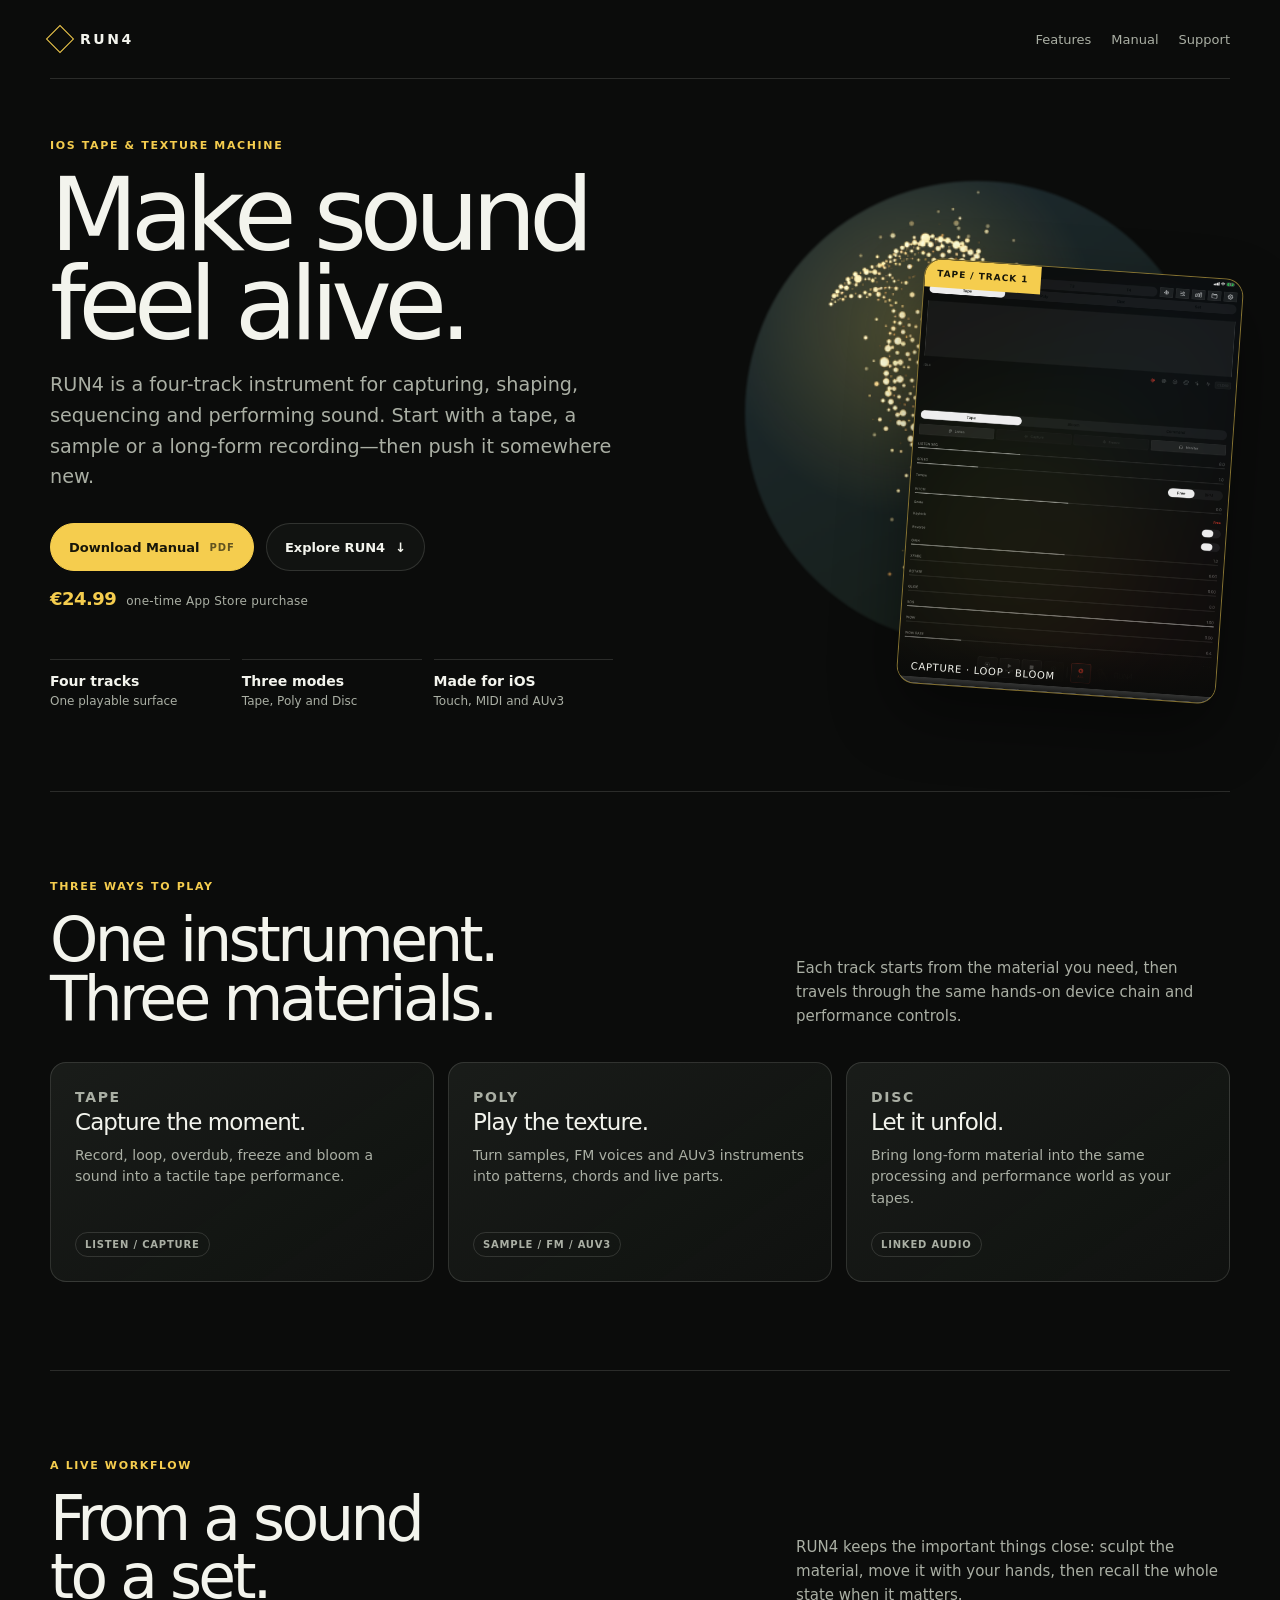
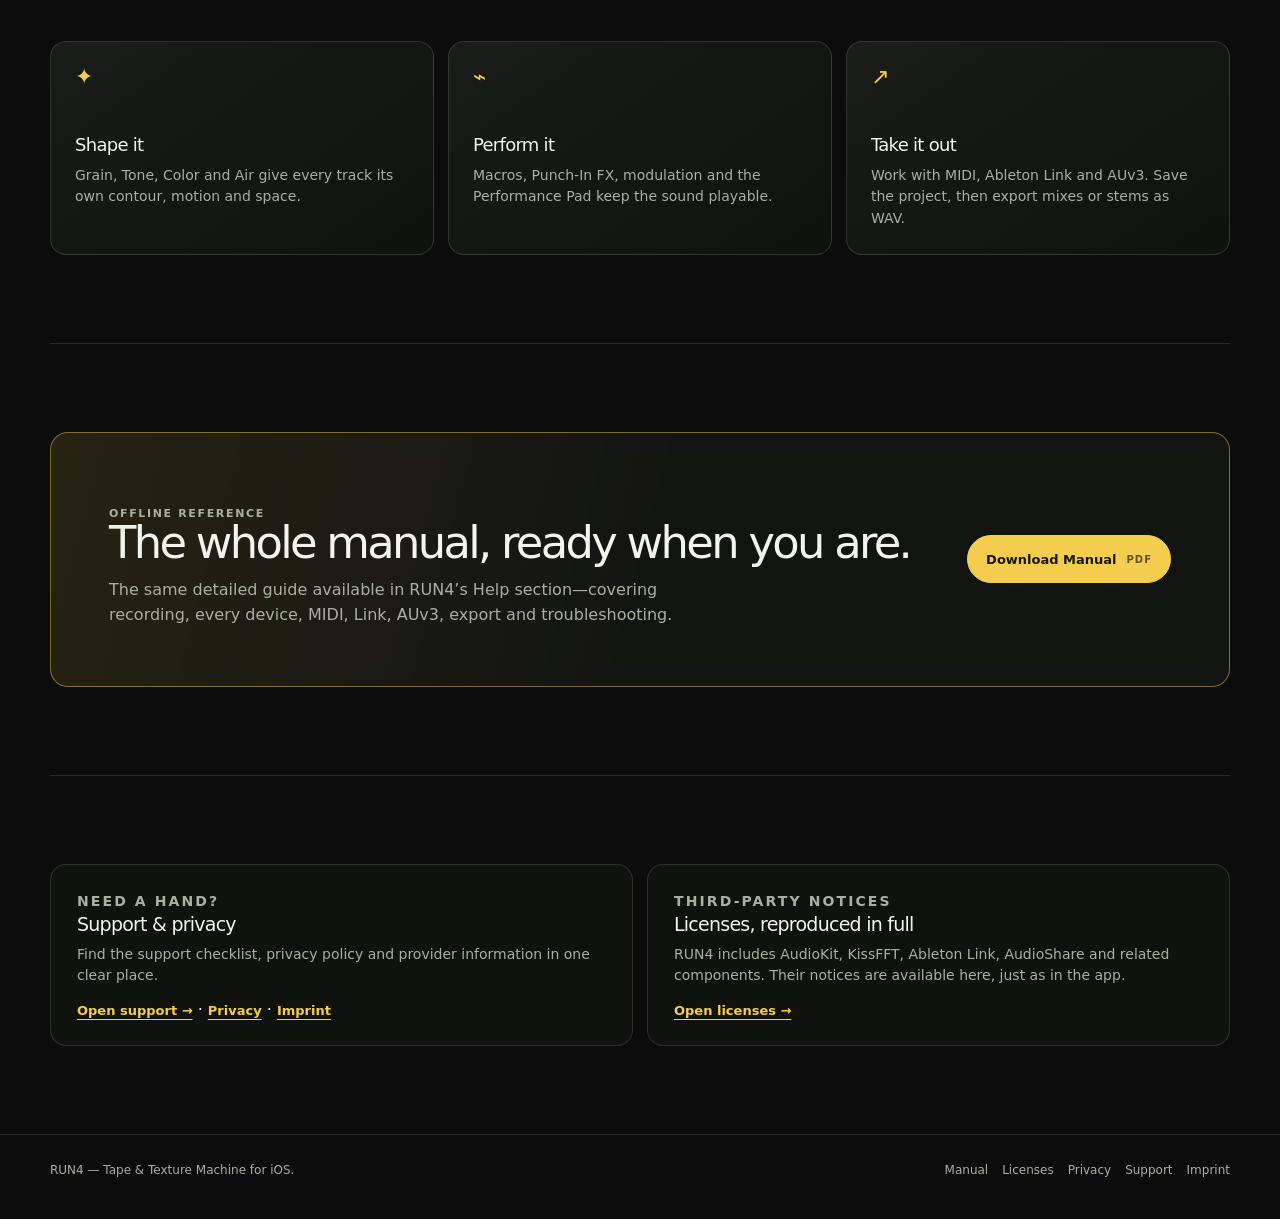
==== index.html @ 2fdb50d3 "Publish RUN4 website" ====
<!doctype html>
<html lang="en">
<head>
  <meta charset="utf-8">
  <meta name="viewport" content="width=device-width, initial-scale=1">
  <meta name="description" content="RUN4 is a four-track tape and texture instrument for iOS.">
  <meta name="theme-color" content="#0b0c0b">
  <title>RUN4 — Tape &amp; Texture Machine</title>
  <link rel="icon" type="image/png" href="assets/run4-app-icon.png">
  <link rel="apple-touch-icon" href="assets/run4-app-icon.png">
  <style>
    :root {
      --bg: #0b0c0b;
      --surface: #141614;
      --surface-soft: #101210;
      --line: rgba(237, 240, 230, .14);
      --text: #f3f4ed;
      --muted: #aaafa4;
      --amber: #f5cd4e;
      --red: #ec725e;
      --blue: #72bce7;
      --green: #96d77c;
      color-scheme: dark;
      font-family: Inter, ui-sans-serif, system-ui, -apple-system, BlinkMacSystemFont, "Segoe UI", sans-serif;
    }

    * { box-sizing: border-box; }
    html { scroll-behavior: smooth; }
    body { margin: 0; background: var(--bg); color: var(--text); }
    a { color: inherit; }

    .site-header,
    main,
    .footer-inner {
      width: min(1180px, calc(100% - 40px));
      margin-inline: auto;
    }

    .site-header {
      min-height: 78px;
      display: flex;
      align-items: center;
      justify-content: space-between;
      gap: 24px;
    }

    .brand {
      display: inline-flex;
      align-items: center;
      gap: 10px;
      color: var(--text);
      text-decoration: none;
      font-size: 14px;
      font-weight: 800;
      letter-spacing: .18em;
    }

    .brand-mark {
      width: 20px;
      height: 20px;
      border: 1px solid var(--amber);
      transform: rotate(45deg);
    }

    nav { display: flex; align-items: center; gap: 20px; }
    nav a { color: var(--muted); text-decoration: none; font-size: 13px; }
    nav a:hover, nav a:focus-visible { color: var(--amber); }

    .hero {
      position: relative;
      display: grid;
      grid-template-columns: minmax(0, .93fr) minmax(360px, .87fr);
      gap: clamp(38px, 7vw, 92px);
      min-height: 680px;
      align-items: center;
      padding: 60px 0 82px;
      border-top: 1px solid var(--line);
    }

    .eyebrow {
      margin: 0 0 18px;
      color: var(--amber);
      font-size: 11px;
      font-weight: 750;
      letter-spacing: .15em;
      text-transform: uppercase;
    }

    h1, h2, h3, p { margin-top: 0; }
    h1 {
      max-width: 680px;
      margin-bottom: 22px;
      font-size: clamp(3.5rem, 8vw, 6.8rem);
      font-weight: 350;
      letter-spacing: -.075em;
      line-height: .87;
    }

    .hero-copy {
      max-width: 600px;
      margin-bottom: 30px;
      color: var(--muted);
      font-size: clamp(1rem, 1.8vw, 1.2rem);
      line-height: 1.6;
    }

    .hero-actions { display: flex; flex-wrap: wrap; gap: 12px; }
    .button {
      display: inline-flex;
      align-items: center;
      justify-content: center;
      gap: 10px;
      min-height: 48px;
      padding: 0 18px;
      border: 1px solid var(--line);
      border-radius: 999px;
      color: var(--text);
      background: rgba(20, 22, 20, .78);
      text-decoration: none;
      font-size: 13px;
      font-weight: 700;
      transition: background .2s ease, border-color .2s ease, transform .2s ease;
    }
    .button:hover, .button:focus-visible { transform: translateY(-2px); border-color: var(--amber); }
    .button.primary { color: #171609; border-color: var(--amber); background: var(--amber); }
    .button.primary:hover, .button.primary:focus-visible { background: #ffe17a; }
    .button small { color: inherit; font-size: 10px; letter-spacing: .1em; opacity: .66; }
    .price-line { margin: 17px 0 0; color: var(--muted); font-size: 12px; letter-spacing: .02em; }
    .price-line strong { margin-right: 6px; color: var(--amber); font-size: 18px; font-weight: 750; letter-spacing: -.03em; }

    .facts {
      display: grid;
      grid-template-columns: repeat(3, minmax(0, 1fr));
      gap: 12px;
      max-width: 580px;
      margin: 50px 0 0;
      padding: 0;
      list-style: none;
    }
    .facts li { min-width: 0; padding-top: 13px; border-top: 1px solid var(--line); }
    .facts strong { display: block; font-size: 14px; font-weight: 700; }
    .facts span { display: block; margin-top: 4px; color: var(--muted); font-size: 12px; line-height: 1.35; }

    .hero-visual {
      position: relative;
      min-height: 540px;
      isolation: isolate;
    }
    .orb {
      position: absolute;
      right: 4%;
      top: 5%;
      width: min(88%, 500px);
      aspect-ratio: 1;
      border-radius: 50%;
      background: radial-gradient(circle at 36% 32%, rgba(245, 205, 78, .24), rgba(245, 205, 78, 0) 43%), linear-gradient(150deg, rgba(114, 188, 231, .18), rgba(150, 215, 124, .08));
      filter: blur(1px);
    }
    .bird {
      position: absolute;
      right: 3%;
      top: 2%;
      width: min(88%, 490px);
      aspect-ratio: 1;
      pointer-events: none;
    }
    .bird img { position: absolute; inset: 0; width: 100%; height: 100%; object-fit: contain; }
    .bird img:nth-child(2) { transform: translate(-4px, 2px); opacity: .78; }
    .bird img:nth-child(3) { transform: translate(5px, -2px); opacity: .5; }
    .bird img:nth-child(4) { transform: translate(2px, 5px); opacity: .45; }
    .screen {
      position: absolute;
      right: 0;
      bottom: 0;
      width: min(62%, 320px);
      overflow: hidden;
      border: 1px solid rgba(245, 205, 78, .5);
      border-radius: 18px;
      box-shadow: 0 28px 65px rgba(0, 0, 0, .42);
      background: var(--surface);
      transform: rotate(4deg);
    }
    .screen::before {
      content: "TAPE / TRACK 1";
      position: absolute;
      z-index: 1;
      top: 0;
      left: 0;
      padding: 9px 12px;
      color: #171609;
      background: var(--amber);
      font-size: 9px;
      font-weight: 800;
      letter-spacing: .11em;
    }
    .screen img { display: block; width: 100%; height: auto; opacity: .92; }
    .screen::after {
      content: "Capture · loop · bloom";
      position: absolute;
      right: 0;
      bottom: 0;
      left: 0;
      padding: 30px 13px 11px;
      background: linear-gradient(transparent, rgba(9, 10, 9, .92));
      color: var(--text);
      font-size: 10px;
      letter-spacing: .07em;
      text-transform: uppercase;
    }

    section { padding: 88px 0; border-top: 1px solid var(--line); }
    .section-heading { display: grid; grid-template-columns: minmax(0, .9fr) minmax(0, .55fr); gap: 36px; align-items: end; margin-bottom: 34px; }
    h2 { margin-bottom: 0; font-size: clamp(2.25rem, 4.8vw, 4.2rem); font-weight: 390; letter-spacing: -.06em; line-height: .95; }
    .section-heading > p:last-child { margin: 0; color: var(--muted); font-size: 15px; line-height: 1.6; }

    .mode-grid, .workflow-grid { display: grid; gap: 14px; }
    .mode-grid { grid-template-columns: repeat(3, 1fr); }
    .workflow-grid { grid-template-columns: repeat(3, 1fr); }
    .card {
      min-height: 220px;
      padding: 24px;
      border: 1px solid var(--line);
      border-radius: 16px;
      background: linear-gradient(145deg, rgba(27, 30, 27, .94), rgba(16, 18, 16, .9));
    }
    .mode-grid .card { display: flex; flex-direction: column; justify-content: space-between; }
    .mode-label { margin: 0 0 18px; font-size: 11px; font-weight: 800; letter-spacing: .12em; text-transform: uppercase; }
    .tape { color: var(--red); }
    .poly { color: var(--blue); }
    .disc { color: var(--green); }
    h3 { margin-bottom: 10px; font-size: 23px; font-weight: 500; letter-spacing: -.04em; }
    .card p { margin: 0; color: var(--muted); font-size: 14px; line-height: 1.55; }
    .tag { width: fit-content; margin-top: 22px; padding: 6px 9px; border: 1px solid var(--line); border-radius: 99px; color: var(--muted); font-size: 10px; font-weight: 750; letter-spacing: .08em; text-transform: uppercase; }

    .workflow-grid .card { min-height: 190px; }
    .workflow-grid .symbol { display: block; margin-bottom: 46px; color: var(--amber); font-size: 22px; line-height: 1; }
    .workflow-grid h3 { font-size: 18px; }

    .manual-panel {
      display: grid;
      grid-template-columns: minmax(0, 1fr) auto;
      gap: 28px;
      align-items: center;
      padding: clamp(26px, 5vw, 58px);
      border: 1px solid rgba(245, 205, 78, .46);
      border-radius: 18px;
      background: linear-gradient(105deg, rgba(245, 205, 78, .12), rgba(20, 22, 20, .92) 50%);
    }
    .manual-panel h2 { font-size: clamp(2rem, 3.5vw, 3.3rem); }
    .manual-panel p { max-width: 610px; margin: 14px 0 0; color: var(--muted); line-height: 1.55; }

    .utility-grid { display: grid; grid-template-columns: repeat(2, 1fr); gap: 14px; }
    .utility-card { padding: 26px; border: 1px solid var(--line); border-radius: 16px; background: var(--surface-soft); }
    .utility-card h3 { margin-bottom: 9px; font-size: 19px; }
    .utility-card p { margin: 0; color: var(--muted); font-size: 14px; line-height: 1.55; }
    .text-link { display: inline-block; margin-top: 16px; color: var(--amber); font-size: 13px; font-weight: 700; text-underline-offset: 4px; }

    footer { border-top: 1px solid var(--line); }
    .footer-inner { display: flex; justify-content: space-between; gap: 24px; padding: 28px 0 42px; color: var(--muted); font-size: 12px; }
    .footer-links { display: flex; flex-wrap: wrap; justify-content: flex-end; gap: 14px; }
    .footer-links a { text-decoration: none; }
    .footer-links a:hover, .footer-links a:focus-visible { color: var(--amber); }

    @media (max-width: 780px) {
      .site-header { min-height: 68px; }
      nav { gap: 14px; }
      nav a:nth-child(2) { display: none; }
      .hero { grid-template-columns: 1fr; min-height: 0; padding: 55px 0 66px; }
      .hero-visual { min-height: 410px; max-width: 530px; width: 100%; margin-inline: auto; }
      .section-heading, .manual-panel { grid-template-columns: 1fr; }
      .mode-grid, .workflow-grid { grid-template-columns: 1fr; }
      .mode-grid .card { min-height: 188px; }
      .workflow-grid .card { min-height: 0; }
      .workflow-grid .symbol { margin-bottom: 26px; }
      .manual-panel .button { width: 100%; }
      .footer-inner { flex-direction: column; }
      .footer-links { justify-content: flex-start; }
    }

    @media (max-width: 480px) {
      .site-header, main, .footer-inner { width: min(100% - 28px, 1180px); }
      nav a { font-size: 12px; }
      nav a:nth-child(1) { display: none; }
      h1 { font-size: clamp(3.1rem, 18vw, 4.6rem); }
      .facts, .utility-grid { grid-template-columns: 1fr; }
      .facts { margin-top: 36px; }
      .hero-visual { min-height: 330px; }
      .screen { width: 58%; }
      section { padding: 64px 0; }
    }
  </style>
</head>
<body>
  <header class="site-header">
    <a class="brand" href="index.html" aria-label="RUN4 home"><span class="brand-mark" aria-hidden="true"></span>RUN4</a>
    <nav aria-label="Main navigation">
      <a href="#features">Features</a>
      <a href="#manual">Manual</a>
      <a href="support.html">Support</a>
    </nav>
  </header>

  <main>
    <section class="hero" aria-labelledby="hero-title">
      <div>
        <p class="eyebrow">iOS Tape &amp; Texture Machine</p>
        <h1 id="hero-title">Make sound<br>feel alive.</h1>
        <p class="hero-copy">RUN4 is a four-track instrument for capturing, shaping, sequencing and performing sound. Start with a tape, a sample or a long-form recording—then push it somewhere new.</p>
        <div class="hero-actions">
          <a class="button primary" href="assets/RUN4-Manual.pdf" download>Download Manual <small>PDF</small></a>
          <a class="button" href="#features">Explore RUN4 <span aria-hidden="true">↓</span></a>
        </div>
        <p class="price-line"><strong>€24.99</strong> one-time App Store purchase</p>
        <ul class="facts" aria-label="Key facts">
          <li><strong>Four tracks</strong><span>One playable surface</span></li>
          <li><strong>Three modes</strong><span>Tape, Poly and Disc</span></li>
          <li><strong>Made for iOS</strong><span>Touch, MIDI and AUv3</span></li>
        </ul>
      </div>

      <div class="hero-visual" aria-hidden="true">
        <div class="orb"></div>
        <div class="bird">
          <img src="assets/run4-bird-core.png" alt="">
          <img src="assets/run4-bird-grain-a.png" alt="">
          <img src="assets/run4-bird-grain-b.png" alt="">
          <img src="assets/run4-bird-grain-d.png" alt="">
        </div>
        <div class="screen"><img src="screenshots/ipad-20260625/01-t1-tape.png" alt=""></div>
      </div>
    </section>

    <section id="features" aria-labelledby="modes-title">
      <div class="section-heading">
        <div>
          <p class="eyebrow">Three ways to play</p>
          <h2 id="modes-title">One instrument.<br>Three materials.</h2>
        </div>
        <p>Each track starts from the material you need, then travels through the same hands-on device chain and performance controls.</p>
      </div>

      <div class="mode-grid">
        <article class="card">
          <div><p class="mode-label tape">Tape</p><h3>Capture the moment.</h3><p>Record, loop, overdub, freeze and bloom a sound into a tactile tape performance.</p></div>
          <span class="tag">Listen / Capture</span>
        </article>
        <article class="card">
          <div><p class="mode-label poly">Poly</p><h3>Play the texture.</h3><p>Turn samples, FM voices and AUv3 instruments into patterns, chords and live parts.</p></div>
          <span class="tag">Sample / FM / AUv3</span>
        </article>
        <article class="card">
          <div><p class="mode-label disc">Disc</p><h3>Let it unfold.</h3><p>Bring long-form material into the same processing and performance world as your tapes.</p></div>
          <span class="tag">Linked audio</span>
        </article>
      </div>
    </section>

    <section aria-labelledby="workflow-title">
      <div class="section-heading">
        <div>
          <p class="eyebrow">A live workflow</p>
          <h2 id="workflow-title">From a sound<br>to a set.</h2>
        </div>
        <p>RUN4 keeps the important things close: sculpt the material, move it with your hands, then recall the whole state when it matters.</p>
      </div>

      <div class="workflow-grid">
        <article class="card"><span class="symbol" aria-hidden="true">✦</span><h3>Shape it</h3><p>Grain, Tone, Color and Air give every track its own contour, motion and space.</p></article>
        <article class="card"><span class="symbol" aria-hidden="true">⌁</span><h3>Perform it</h3><p>Macros, Punch-In FX, modulation and the Performance Pad keep the sound playable.</p></article>
        <article class="card"><span class="symbol" aria-hidden="true">↗</span><h3>Take it out</h3><p>Work with MIDI, Ableton Link and AUv3. Save the project, then export mixes or stems as WAV.</p></article>
      </div>
    </section>

    <section id="manual" aria-labelledby="manual-title">
      <div class="manual-panel">
        <div>
          <p class="eyebrow">Offline reference</p>
          <h2 id="manual-title">The whole manual, ready when you are.</h2>
          <p>The same detailed guide available in RUN4’s Help section—covering recording, every device, MIDI, Link, AUv3, export and troubleshooting.</p>
        </div>
        <a class="button primary" href="assets/RUN4-Manual.pdf" download>Download Manual <small>PDF</small></a>
      </div>
    </section>

    <section aria-label="Support and legal information">
      <div class="utility-grid">
        <article class="utility-card">
          <p class="eyebrow">Need a hand?</p>
          <h3>Support &amp; privacy</h3>
          <p>Find the support checklist, privacy policy and provider information in one clear place.</p>
          <a class="text-link" href="support.html">Open support →</a>
          <span aria-hidden="true"> · </span><a class="text-link" href="privacy.html">Privacy</a>
          <span aria-hidden="true"> · </span><a class="text-link" href="imprint.html">Imprint</a>
        </article>
        <article class="utility-card">
          <p class="eyebrow">Third-party notices</p>
          <h3>Licenses, reproduced in full</h3>
          <p>RUN4 includes AudioKit, KissFFT, Ableton Link, AudioShare and related components. Their notices are available here, just as in the app.</p>
          <a class="text-link" href="licenses.html">Open licenses →</a>
        </article>
      </div>
    </section>
  </main>

  <footer>
    <div class="footer-inner">
      <span>RUN4 — Tape &amp; Texture Machine for iOS.</span>
      <div class="footer-links">
        <a href="assets/RUN4-Manual.pdf" download>Manual</a>
        <a href="licenses.html">Licenses</a>
        <a href="privacy.html">Privacy</a>
        <a href="support.html">Support</a>
        <a href="imprint.html">Imprint</a>
      </div>
    </div>
  </footer>
</body>
</html>
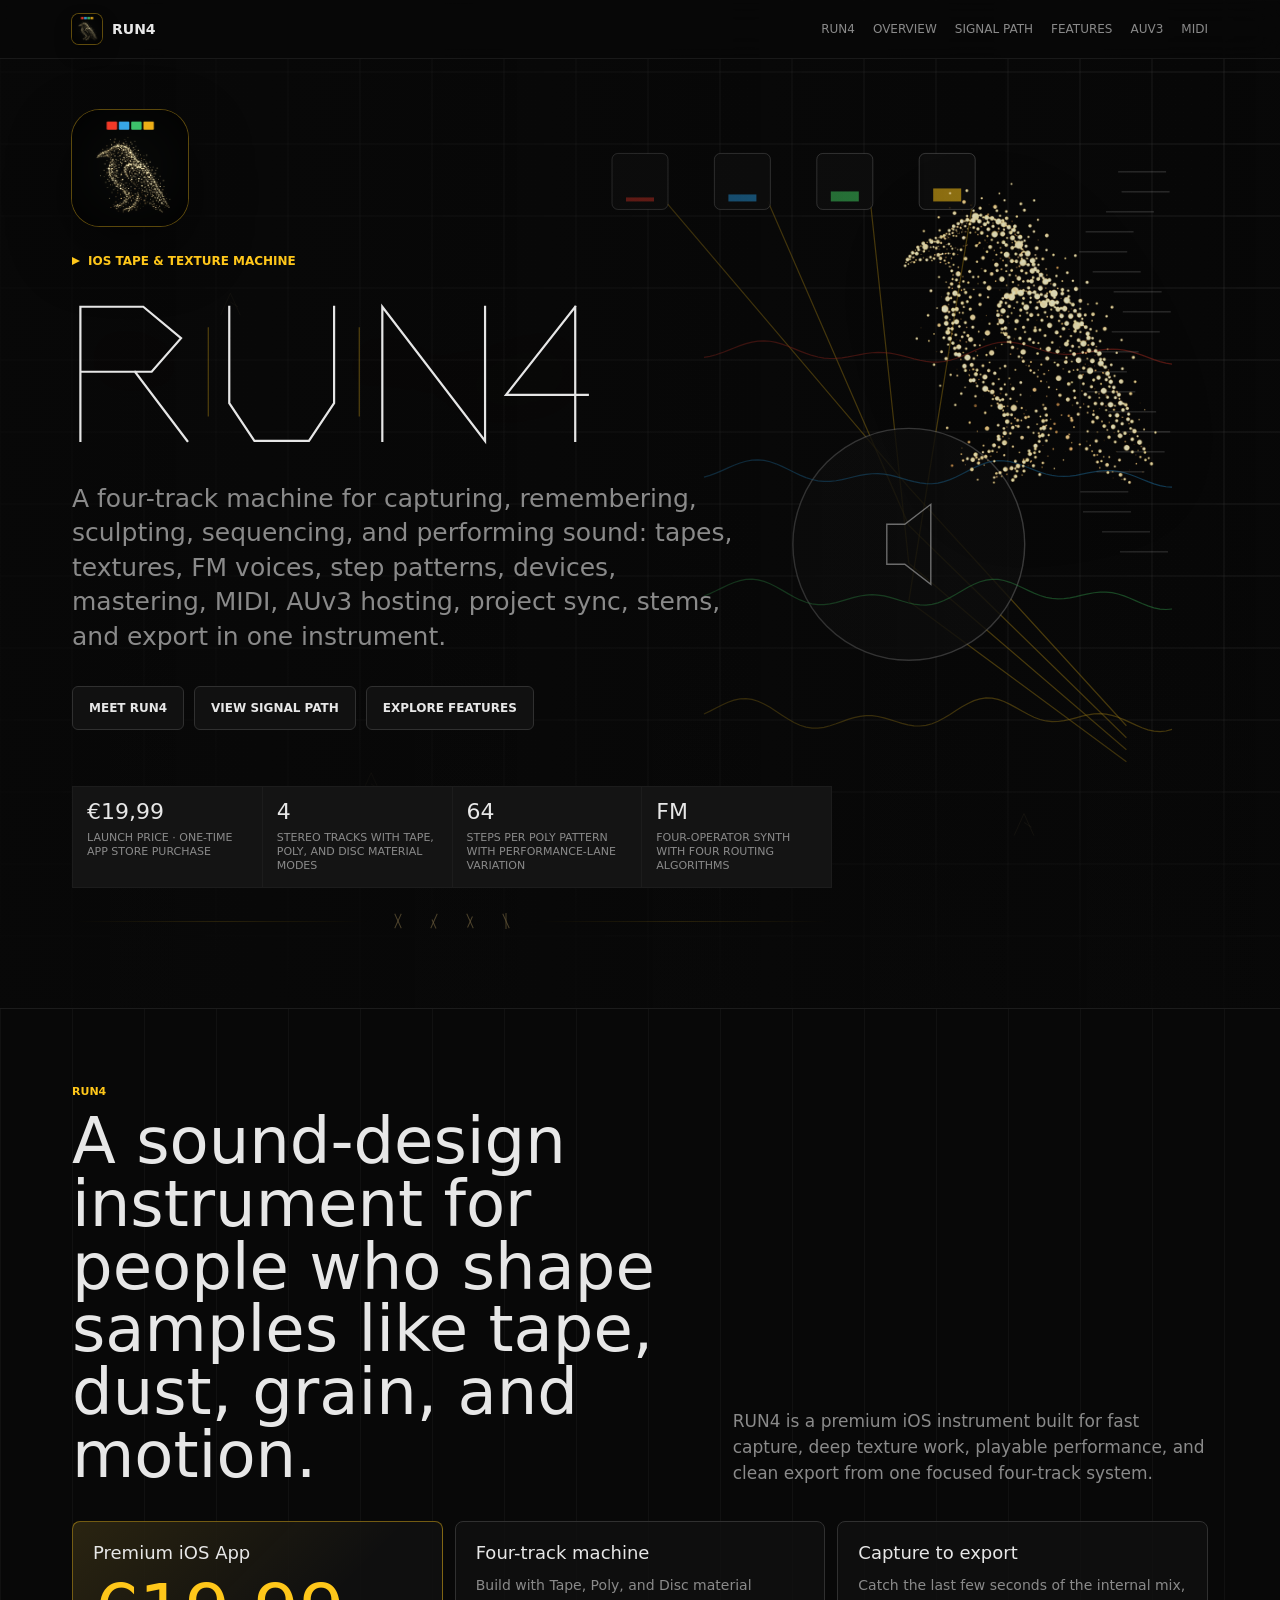
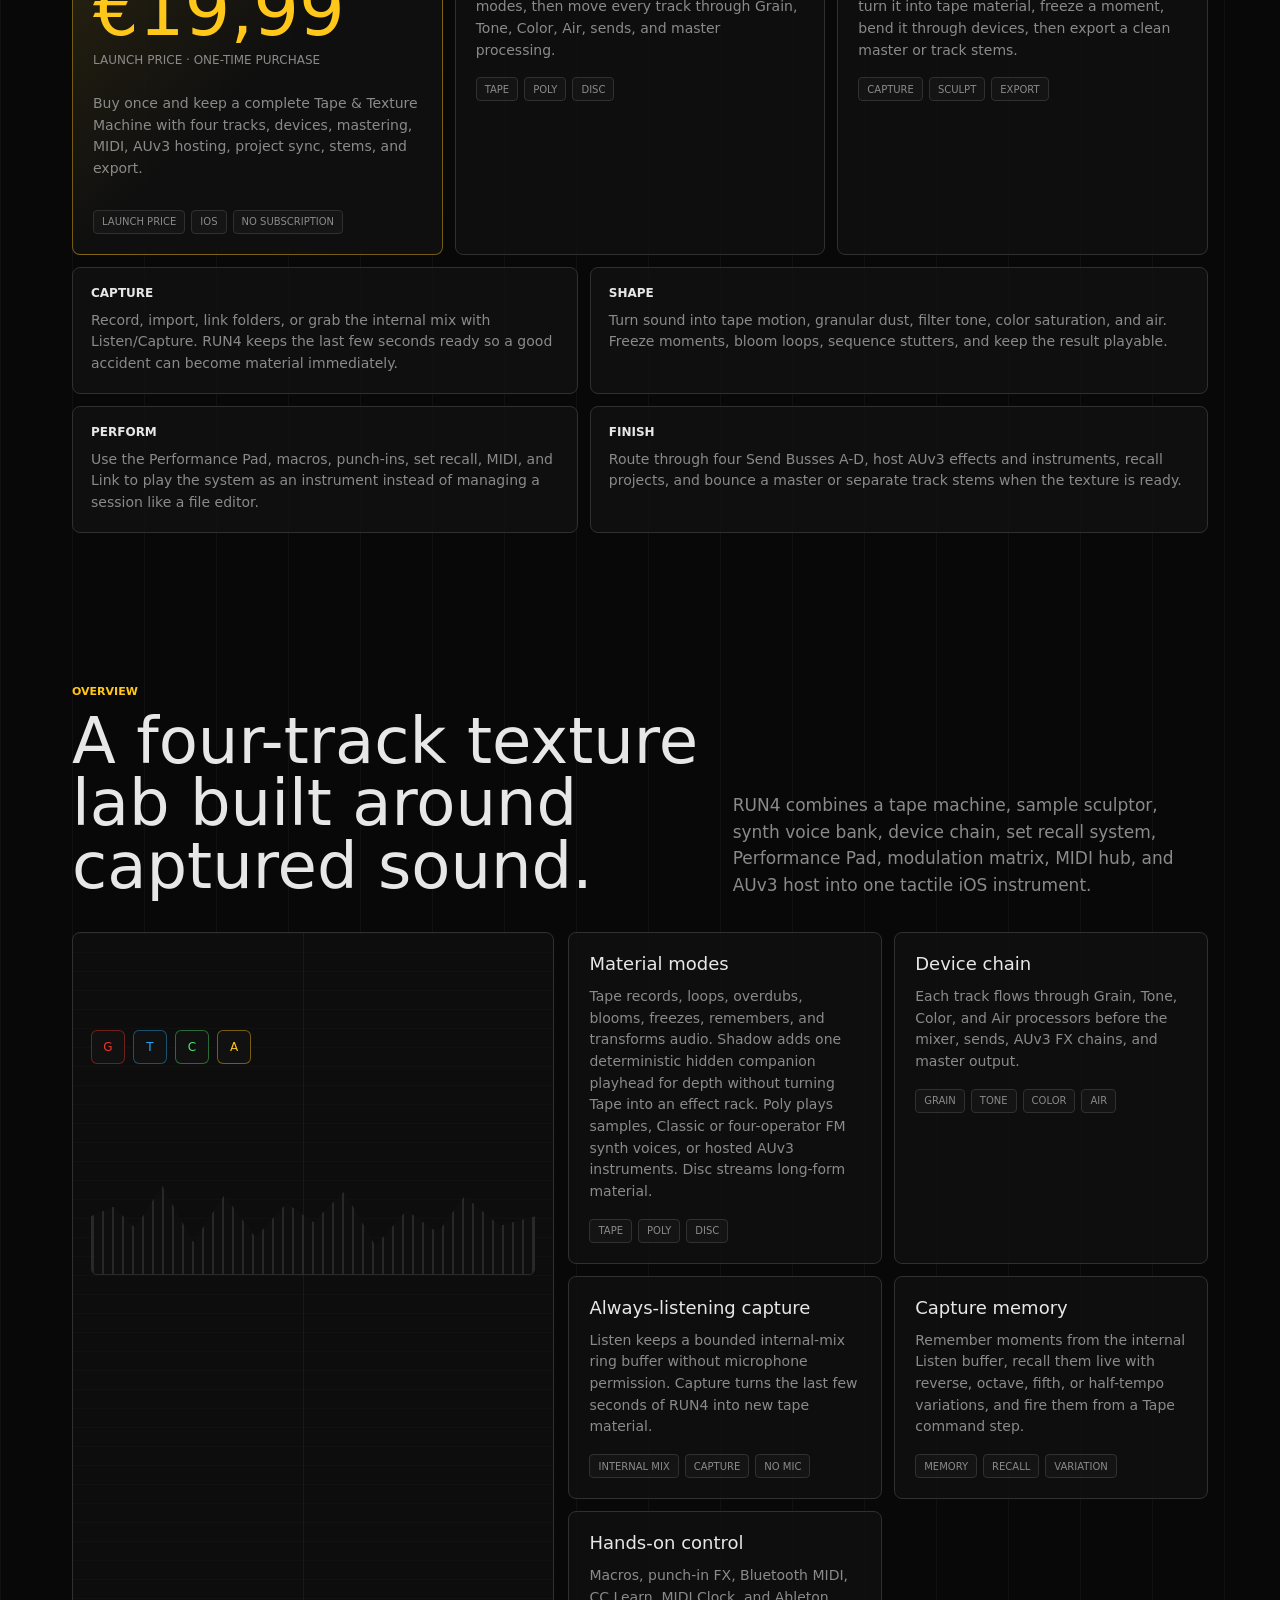
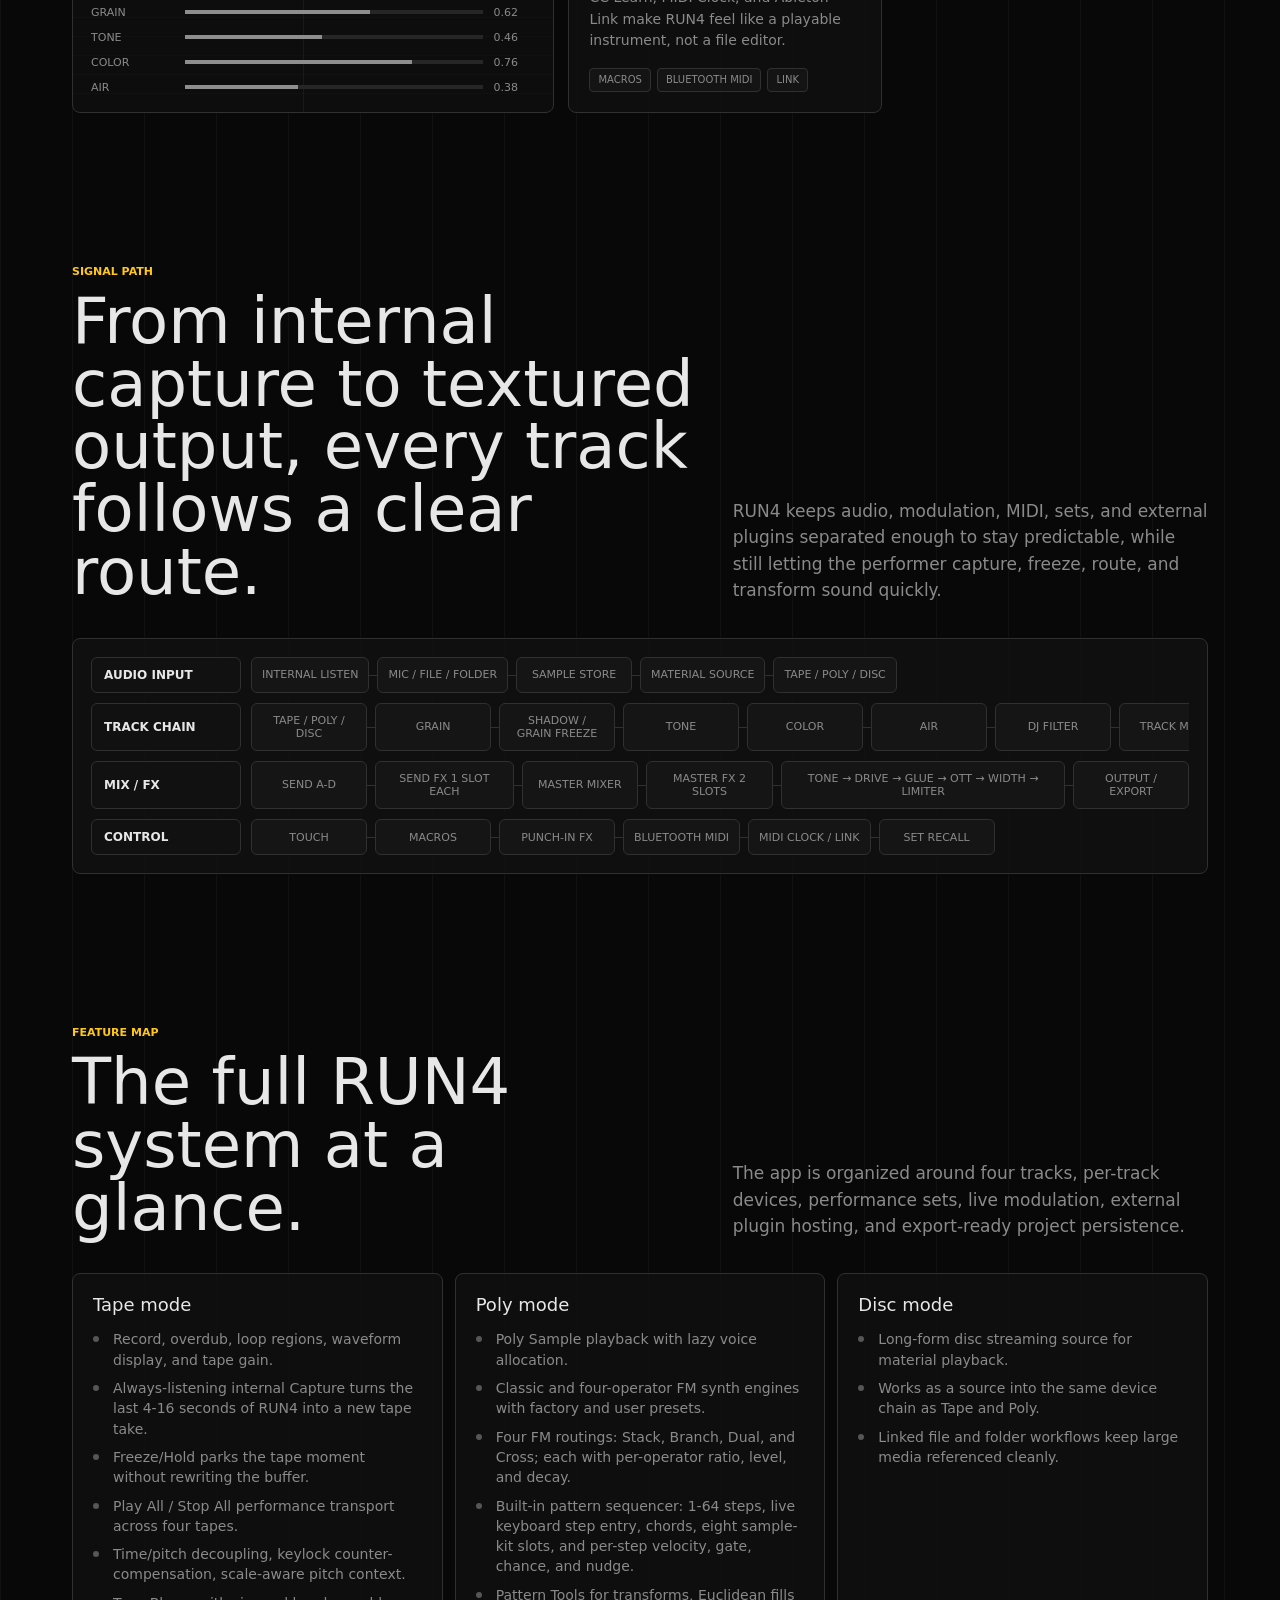
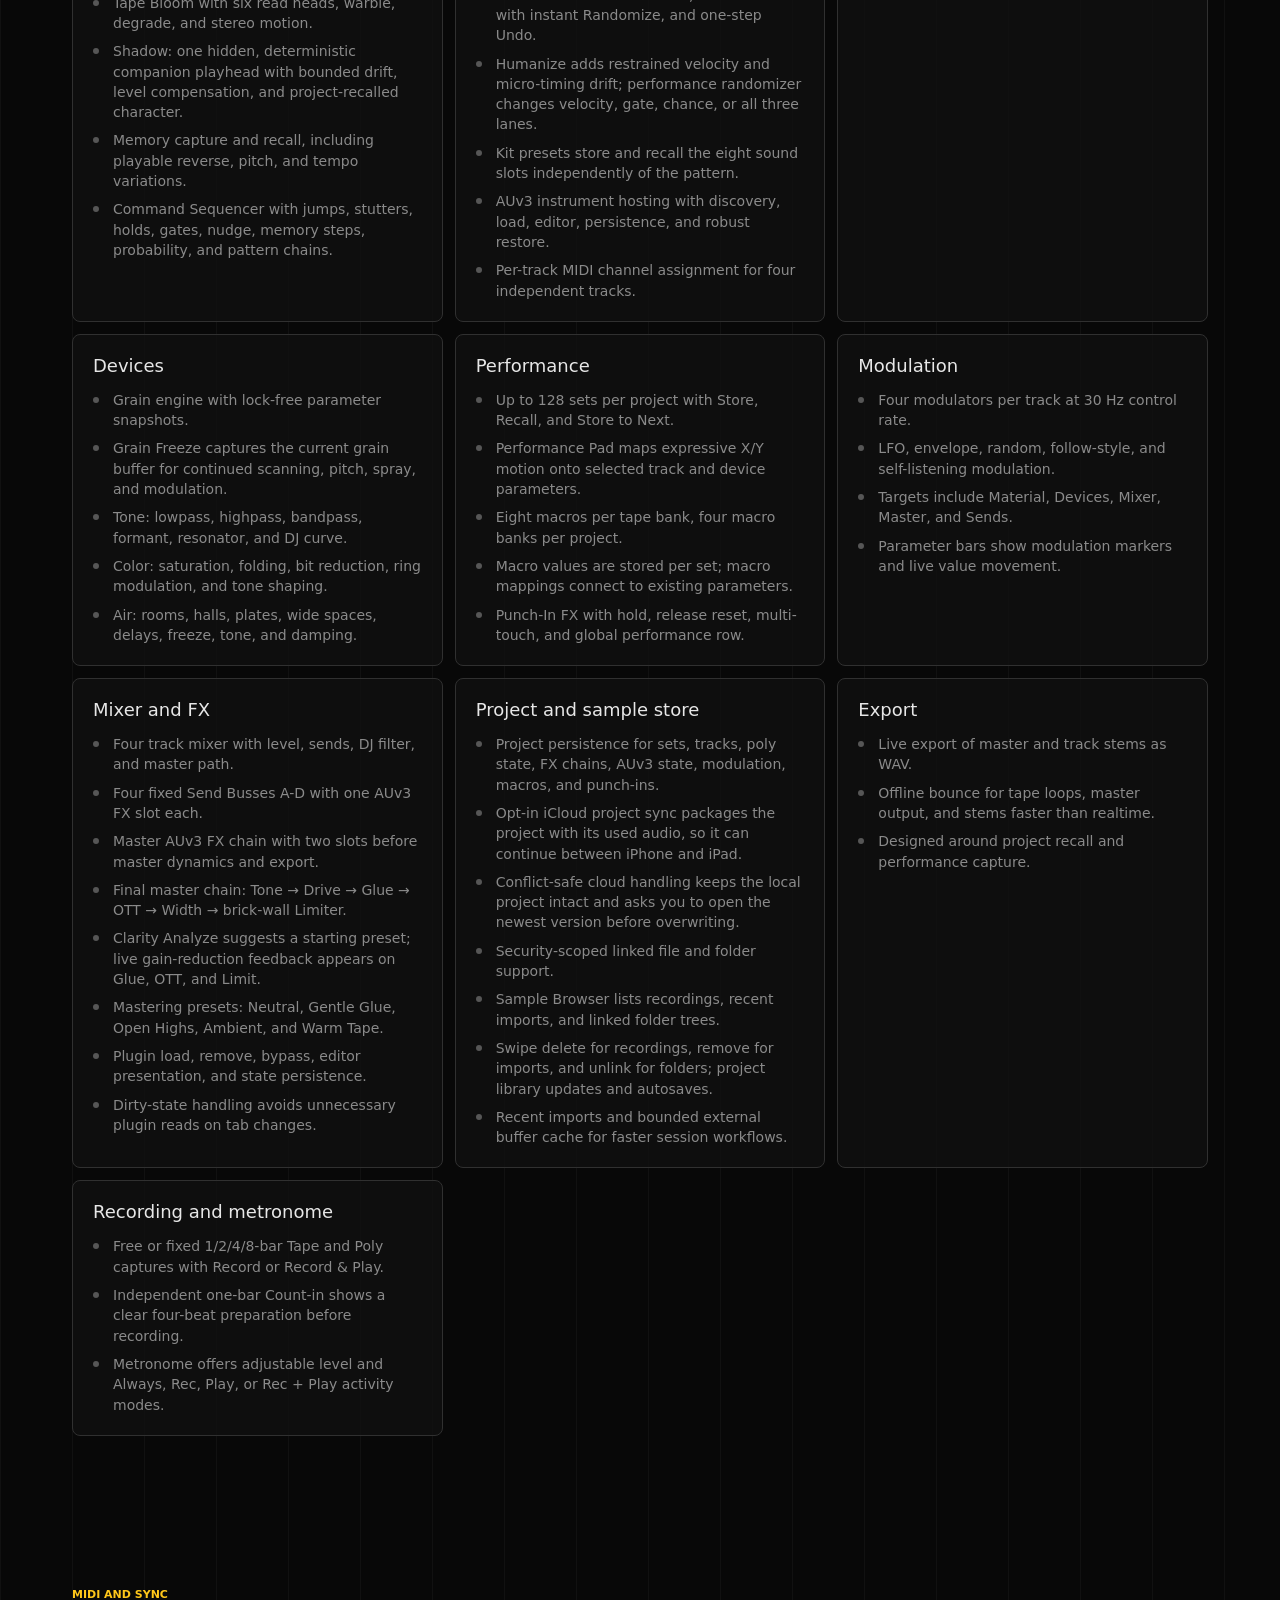
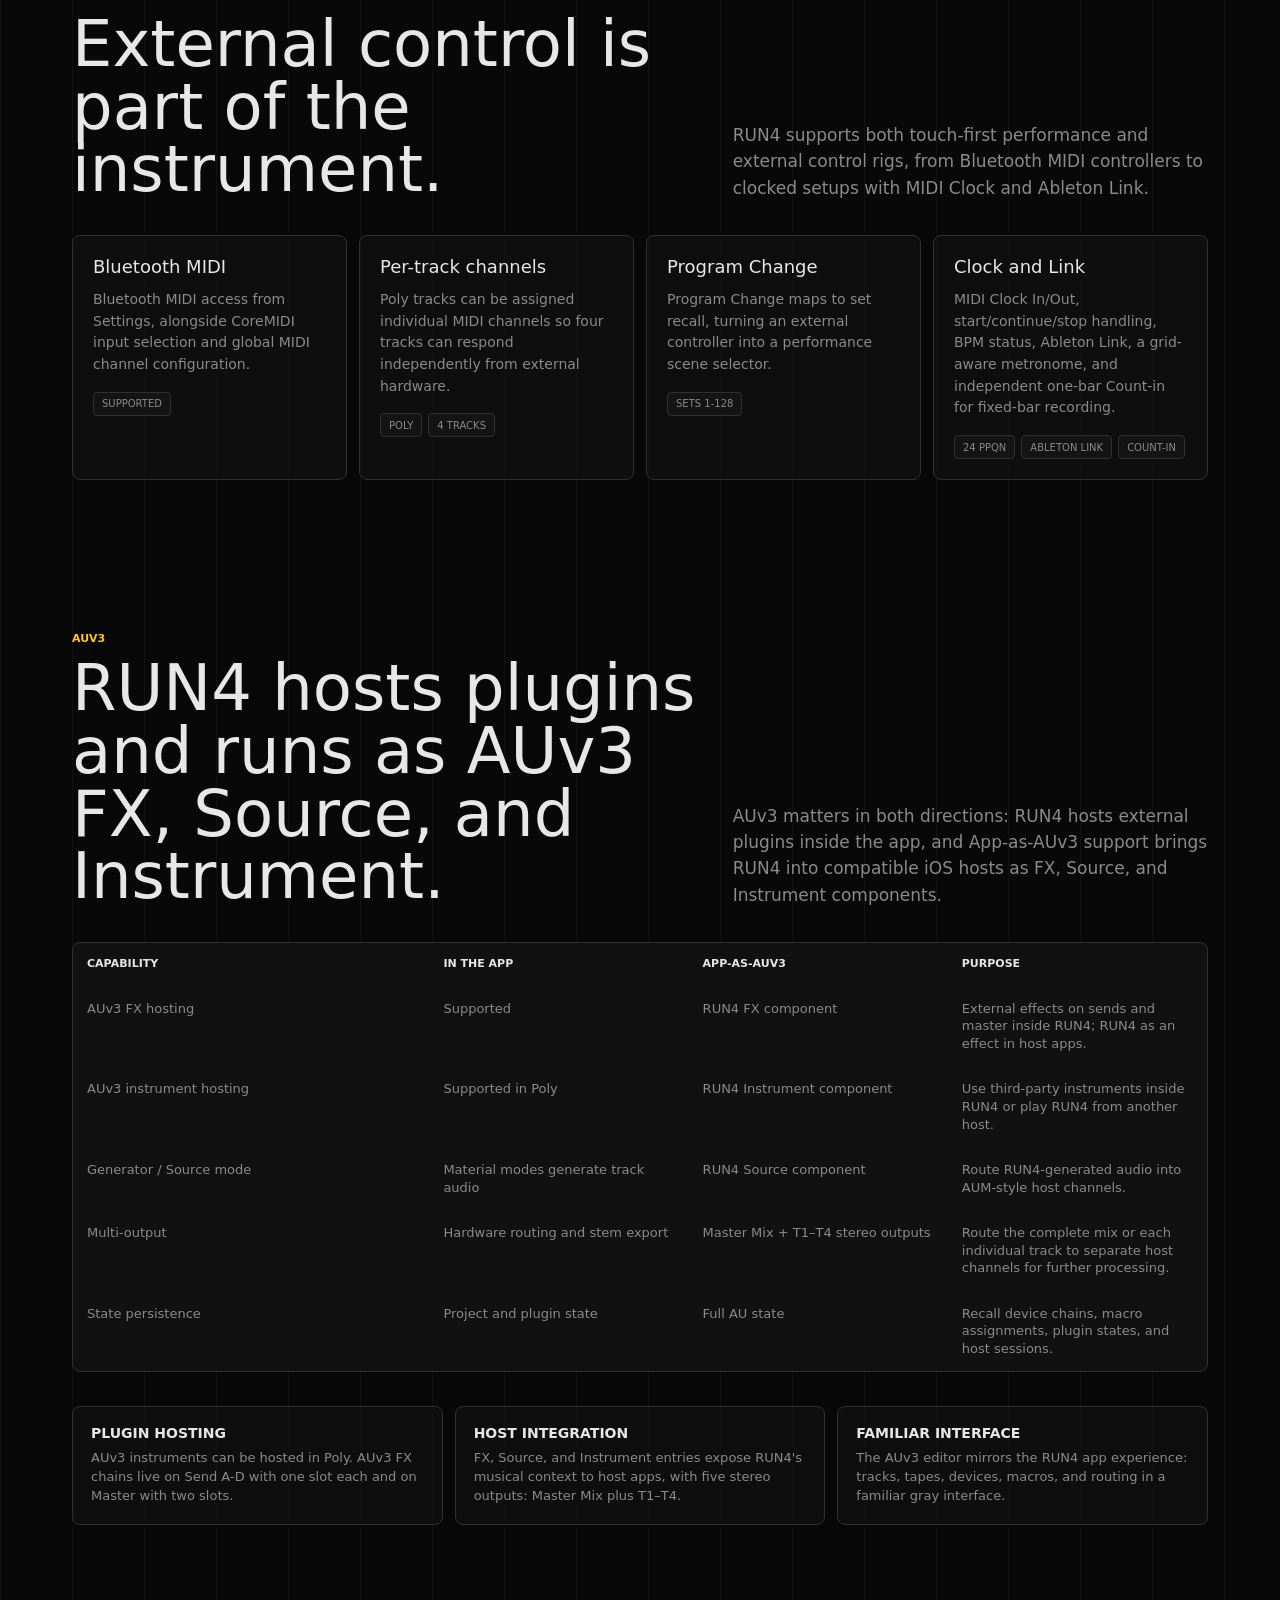
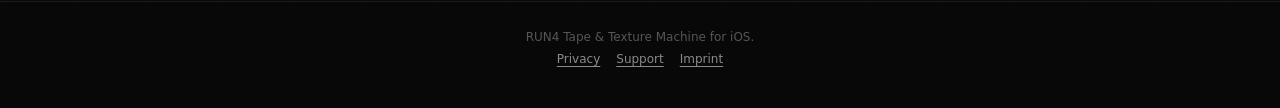
==== commit f3e08ff9: "Launch updated RUN4 website" ====
--- a/index.html
+++ b/index.html
@@ -3,416 +3,1496 @@
 <head>
   <meta charset="utf-8">
   <meta name="viewport" content="width=device-width, initial-scale=1">
-  <meta name="description" content="RUN4 is a four-track tape and texture instrument for iOS.">
-  <meta name="theme-color" content="#0b0c0b">
-  <title>RUN4 — Tape &amp; Texture Machine</title>
+  <meta name="description" content="RUN4 is a premium four-track iOS Tape &amp; Texture Machine with Shadow tape motion, Listen/Capture memory, Grain Freeze, Poly sequencing, mastering, MIDI, AUv3 multi-output, iCloud project sync, and export.">
+  <title>RUN4 | Tape &amp; Texture Machine for iOS</title>
   <link rel="icon" type="image/png" href="assets/run4-app-icon.png">
   <link rel="apple-touch-icon" href="assets/run4-app-icon.png">
+  <meta property="og:image" content="assets/run4-app-icon.png">
+  <meta name="twitter:image" content="assets/run4-app-icon.png">
   <style>
     :root {
-      --bg: #0b0c0b;
-      --surface: #141614;
-      --surface-soft: #101210;
-      --line: rgba(237, 240, 230, .14);
-      --text: #f3f4ed;
-      --muted: #aaafa4;
-      --amber: #f5cd4e;
-      --red: #ec725e;
-      --blue: #72bce7;
-      --green: #96d77c;
+      --bg: #080808;
+      --surface: #111111;
+      --raised: #1b1b1b;
+      --line: #303030;
+      --line-soft: #1c1c1c;
+      --text: #e7e7e7;
+      --muted: #8a8a8a;
+      --dim: #565656;
+      --amber: #ffc71a;
+      --red: #eb3829;
+      --blue: #29a6f2;
+      --green: #47e66b;
+      --bar: #8e8e8e;
+      --track: #262626;
+      --radius: 8px;
+      --max: 1180px;
       color-scheme: dark;
       font-family: Inter, ui-sans-serif, system-ui, -apple-system, BlinkMacSystemFont, "Segoe UI", sans-serif;
     }
 
     * { box-sizing: border-box; }
-    html { scroll-behavior: smooth; }
-    body { margin: 0; background: var(--bg); color: var(--text); }
-    a { color: inherit; }
-
-    .site-header,
-    main,
-    .footer-inner {
-      width: min(1180px, calc(100% - 40px));
-      margin-inline: auto;
-    }
-
-    .site-header {
-      min-height: 78px;
+
+    html {
+      scroll-behavior: smooth;
+      background: var(--bg);
+    }
+
+    body {
+      margin: 0;
+      background: var(--bg);
+      color: var(--text);
+      letter-spacing: 0;
+    }
+
+    a {
+      color: inherit;
+      text-decoration: none;
+    }
+
+    .shell {
+      min-height: 100vh;
+      overflow: hidden;
+    }
+
+    .hero {
+      position: relative;
+      min-height: 82vh;
+      display: grid;
+      align-items: center;
+      border-bottom: 1px solid var(--line-soft);
+      isolation: isolate;
+    }
+
+    .hero-canvas {
+      position: absolute;
+      inset: 0;
+      width: 100%;
+      height: 100%;
+      z-index: 0;
+      background: #070707;
+    }
+
+    .hero-bird {
+      position: absolute;
+      top: clamp(112px, 18vh, 178px);
+      right: max(22px, 7vw);
+      width: clamp(190px, 27vw, 356px);
+      aspect-ratio: 1;
+      z-index: 2;
+      opacity: 0.90;
+      pointer-events: none;
+      filter: drop-shadow(0 24px 54px rgba(0,0,0,0.54));
+    }
+
+    .hero-bird img {
+      position: absolute;
+      inset: 0;
+      width: 100%;
+      height: 100%;
+      object-fit: contain;
+      user-select: none;
+      -webkit-user-drag: none;
+    }
+
+    .bird-core {
+      opacity: 0.94;
+    }
+
+    .bird-grain {
+      opacity: 0.96;
+      transform-origin: 50% 50%;
+      will-change: transform;
+      animation: bird-grain-a 3.4s steps(18, end) infinite;
+    }
+
+    .bird-grain.b { animation-name: bird-grain-b; animation-duration: 4.1s; }
+    .bird-grain.c { animation-name: bird-grain-c; animation-duration: 3.7s; }
+    .bird-grain.d { animation-name: bird-grain-d; animation-duration: 4.6s; }
+
+    @keyframes bird-grain-a {
+      0% { transform: translate3d(-3px, 2px, 0) rotate(-0.35deg) scale(1.000); }
+      24% { transform: translate3d(5px, -4px, 0) rotate(0.45deg) scale(1.006); }
+      48% { transform: translate3d(2px, 5px, 0) rotate(-0.10deg) scale(0.998); }
+      72% { transform: translate3d(-5px, -2px, 0) rotate(0.30deg) scale(1.004); }
+      100% { transform: translate3d(3px, 3px, 0) rotate(-0.25deg) scale(1.000); }
+    }
+
+    @keyframes bird-grain-b {
+      0% { transform: translate3d(4px, -1px, 0) rotate(0.25deg) scale(1.002); }
+      22% { transform: translate3d(-5px, 4px, 0) rotate(-0.40deg) scale(0.997); }
+      52% { transform: translate3d(6px, 3px, 0) rotate(0.20deg) scale(1.006); }
+      76% { transform: translate3d(-2px, -5px, 0) rotate(-0.15deg) scale(1.000); }
+      100% { transform: translate3d(2px, 2px, 0) rotate(0.35deg) scale(1.003); }
+    }
+
+    @keyframes bird-grain-c {
+      0% { transform: translate3d(-2px, -4px, 0) rotate(-0.20deg) scale(1.001); }
+      28% { transform: translate3d(3px, 5px, 0) rotate(0.35deg) scale(1.005); }
+      50% { transform: translate3d(-6px, 1px, 0) rotate(-0.35deg) scale(0.999); }
+      78% { transform: translate3d(5px, -3px, 0) rotate(0.10deg) scale(1.004); }
+      100% { transform: translate3d(-1px, 3px, 0) rotate(-0.30deg) scale(1.000); }
+    }
+
+    @keyframes bird-grain-d {
+      0% { transform: translate3d(1px, 4px, 0) rotate(0.30deg) scale(1.002); }
+      20% { transform: translate3d(-4px, -3px, 0) rotate(-0.25deg) scale(1.000); }
+      46% { transform: translate3d(6px, -1px, 0) rotate(0.40deg) scale(1.006); }
+      74% { transform: translate3d(-5px, 5px, 0) rotate(-0.35deg) scale(0.998); }
+      100% { transform: translate3d(3px, -2px, 0) rotate(0.20deg) scale(1.003); }
+    }
+
+    .hero::after {
+      content: "";
+      position: absolute;
+      inset: 0;
+      z-index: 1;
+      background:
+        linear-gradient(90deg, rgba(8,8,8,0.86) 0%, rgba(8,8,8,0.66) 38%, rgba(8,8,8,0.20) 100%),
+        linear-gradient(0deg, rgba(8,8,8,0.94) 0%, rgba(8,8,8,0.12) 34%, rgba(8,8,8,0.02) 72%);
+    }
+
+    .nav {
+      position: fixed;
+      top: 0;
+      left: 0;
+      right: 0;
+      z-index: 20;
+      border-bottom: 1px solid rgba(255,255,255,0.07);
+      background: rgba(8,8,8,0.84);
+      backdrop-filter: blur(16px);
+    }
+
+    .nav-inner {
+      max-width: var(--max);
+      margin: 0 auto;
+      padding: 14px 22px;
       display: flex;
       align-items: center;
       justify-content: space-between;
-      gap: 24px;
+      gap: 18px;
     }
 
     .brand {
+      display: flex;
+      align-items: center;
+      gap: 10px;
+      min-width: 0;
+    }
+
+    .mark {
+      width: 30px;
+      height: 30px;
+      border-radius: 7px;
+      display: block;
+      object-fit: cover;
+      box-shadow: 0 0 0 1px rgba(255,199,26,0.36), 0 8px 18px rgba(0,0,0,0.32);
+    }
+
+    .brand strong {
+      font-weight: 650;
+      font-size: 14px;
+      text-transform: uppercase;
+      color: var(--text);
+      white-space: nowrap;
+    }
+
+    .nav-links {
+      display: flex;
+      align-items: center;
+      gap: 18px;
+      color: var(--muted);
+      font-size: 12px;
+      text-transform: uppercase;
+    }
+
+    .nav-links a:hover { color: var(--text); }
+
+    .hero-content {
+      position: relative;
+      z-index: 3;
+      max-width: var(--max);
+      margin: 0 auto;
+      width: 100%;
+      padding: 110px 22px 76px;
+    }
+
+    .hero-kicker {
       display: inline-flex;
       align-items: center;
+      gap: 8px;
+      color: var(--amber);
+      font-size: 12px;
+      font-weight: 650;
+      text-transform: uppercase;
+      margin-bottom: 22px;
+    }
+
+    .hero-app-icon {
+      width: clamp(78px, 10vw, 116px);
+      height: clamp(78px, 10vw, 116px);
+      display: block;
+      margin: 0 0 24px;
+      border-radius: 24%;
+      object-fit: cover;
+      box-shadow: 0 0 0 1px rgba(255,199,26,0.34), 0 24px 64px rgba(0,0,0,0.46);
+    }
+
+    .hero-kicker::before {
+      content: "";
+      width: 8px;
+      height: 8px;
+      background: var(--amber);
+      clip-path: polygon(0 0, 100% 50%, 0 100%);
+    }
+
+    h1 {
+      max-width: 840px;
+      margin: 0;
+      color: #f2f2f2;
+      font-size: clamp(54px, 8.6vw, 124px);
+      line-height: 0.88;
+      font-weight: 260;
+      letter-spacing: 0;
+    }
+
+    .run4-wordmark {
+      display: block;
+      width: min(76vw, 520px);
+      height: auto;
+      overflow: visible;
+    }
+
+    .run4-wordmark .main-stroke {
+      fill: none;
+      stroke: rgba(245,245,245,0.94);
+      stroke-width: 2.2;
+      stroke-linecap: square;
+      stroke-linejoin: miter;
+      vector-effect: non-scaling-stroke;
+      filter: drop-shadow(0 0 20px rgba(255,218,138,0.05));
+    }
+
+    .run4-wordmark .amber-stroke {
+      fill: none;
+      stroke: rgba(255,199,26,0.30);
+      stroke-width: 1.2;
+      stroke-linecap: square;
+      vector-effect: non-scaling-stroke;
+    }
+
+    .hero-subtitle {
+      max-width: 680px;
+      margin: 28px 0 0;
+      color: var(--muted);
+      font-size: clamp(18px, 2vw, 25px);
+      line-height: 1.38;
+      font-weight: 330;
+    }
+
+    .hero-actions {
+      display: flex;
+      flex-wrap: wrap;
+      align-items: center;
       gap: 10px;
-      color: var(--text);
-      text-decoration: none;
-      font-size: 14px;
-      font-weight: 800;
-      letter-spacing: .18em;
-    }
-
-    .brand-mark {
-      width: 20px;
-      height: 20px;
-      border: 1px solid var(--amber);
-      transform: rotate(45deg);
-    }
-
-    nav { display: flex; align-items: center; gap: 20px; }
-    nav a { color: var(--muted); text-decoration: none; font-size: 13px; }
-    nav a:hover, nav a:focus-visible { color: var(--amber); }
-
-    .hero {
-      position: relative;
-      display: grid;
-      grid-template-columns: minmax(0, .93fr) minmax(360px, .87fr);
-      gap: clamp(38px, 7vw, 92px);
-      min-height: 680px;
-      align-items: center;
-      padding: 60px 0 82px;
-      border-top: 1px solid var(--line);
-    }
-
-    .eyebrow {
-      margin: 0 0 18px;
-      color: var(--amber);
-      font-size: 11px;
-      font-weight: 750;
-      letter-spacing: .15em;
-      text-transform: uppercase;
-    }
-
-    h1, h2, h3, p { margin-top: 0; }
-    h1 {
-      max-width: 680px;
-      margin-bottom: 22px;
-      font-size: clamp(3.5rem, 8vw, 6.8rem);
-      font-weight: 350;
-      letter-spacing: -.075em;
-      line-height: .87;
-    }
-
-    .hero-copy {
-      max-width: 600px;
-      margin-bottom: 30px;
-      color: var(--muted);
-      font-size: clamp(1rem, 1.8vw, 1.2rem);
-      line-height: 1.6;
-    }
-
-    .hero-actions { display: flex; flex-wrap: wrap; gap: 12px; }
+      margin-top: 32px;
+    }
+
     .button {
+      min-height: 44px;
       display: inline-flex;
       align-items: center;
       justify-content: center;
+      gap: 8px;
+      padding: 0 16px;
+      border: 1px solid var(--line);
+      border-radius: 6px;
+      background: var(--surface);
+      color: var(--text);
+      font-size: 12px;
+      font-weight: 650;
+      text-transform: uppercase;
+    }
+
+    .button:hover {
+      border-color: var(--muted);
+      background: var(--raised);
+    }
+
+    .hero-meta {
+      display: grid;
+      grid-template-columns: repeat(4, minmax(120px, 1fr));
+      gap: 1px;
+      max-width: 760px;
+      margin-top: 56px;
+      border: 1px solid var(--line-soft);
+      background: var(--line-soft);
+    }
+
+    .meta-cell {
+      min-height: 78px;
+      padding: 14px;
+      background: rgba(17,17,17,0.72);
+    }
+
+    .meta-cell b {
+      display: block;
+      color: var(--text);
+      font-size: 22px;
+      font-weight: 280;
+      line-height: 1;
+    }
+
+    .meta-cell span {
+      display: block;
+      margin-top: 8px;
+      color: var(--muted);
+      font-size: 11px;
+      line-height: 1.28;
+      text-transform: uppercase;
+    }
+
+    .rune-rail {
+      display: flex;
+      align-items: center;
+      gap: 18px;
+      max-width: 760px;
+      margin-top: 22px;
+      opacity: 0.38;
+      pointer-events: none;
+    }
+
+    .rune-rail::before,
+    .rune-rail::after {
+      content: "";
+      height: 1px;
+      flex: 1;
+      background: linear-gradient(90deg, transparent, rgba(255,199,26,0.34), transparent);
+    }
+
+    .rune-mark {
+      position: relative;
+      width: 18px;
+      height: 22px;
+      flex: 0 0 auto;
+    }
+
+    .rune-mark::before,
+    .rune-mark::after {
+      content: "";
+      position: absolute;
+      left: 50%;
+      top: 3px;
+      width: 1px;
+      height: 16px;
+      background: rgba(255,218,138,0.72);
+      transform-origin: center;
+    }
+
+    .rune-mark::before { transform: translateX(-50%) rotate(24deg); }
+    .rune-mark::after { transform: translateX(-50%) rotate(-24deg); }
+
+    .rune-mark:nth-child(2)::after { height: 10px; top: 9px; }
+    .rune-mark:nth-child(3)::before { height: 12px; top: 6px; }
+    .rune-mark:nth-child(4)::before { transform: translateX(-50%) rotate(0deg); }
+
+    main {
+      background:
+        linear-gradient(90deg, rgba(255,255,255,0.035) 1px, transparent 1px) 0 0 / 72px 72px,
+        var(--bg);
+    }
+
+    section {
+      max-width: var(--max);
+      margin: 0 auto;
+      padding: 76px 22px;
+    }
+
+    .section-head {
+      display: grid;
+      grid-template-columns: minmax(0, 0.82fr) minmax(280px, 0.62fr);
+      gap: 32px;
+      align-items: end;
+      margin-bottom: 34px;
+    }
+
+    .eyebrow {
+      margin: 0 0 12px;
+      color: var(--amber);
+      font-size: 11px;
+      font-weight: 650;
+      text-transform: uppercase;
+    }
+
+    h2 {
+      margin: 0;
+      color: var(--text);
+      font-size: clamp(34px, 5vw, 64px);
+      line-height: 0.98;
+      font-weight: 260;
+      letter-spacing: 0;
+    }
+
+    .lead {
+      margin: 0;
+      color: var(--muted);
+      font-size: 17px;
+      line-height: 1.55;
+    }
+
+    .grid {
+      display: grid;
+      gap: 12px;
+    }
+
+    .grid.cols-3 { grid-template-columns: repeat(3, minmax(0, 1fr)); }
+    .grid.cols-4 { grid-template-columns: repeat(4, minmax(0, 1fr)); }
+    .grid.cols-2 { grid-template-columns: repeat(2, minmax(0, 1fr)); }
+
+    .card {
+      min-height: 100%;
+      padding: 20px;
+      border: 1px solid var(--line);
+      border-radius: var(--radius);
+      background: rgba(17,17,17,0.82);
+    }
+
+    .card h3 {
+      margin: 0;
+      color: var(--text);
+      font-size: 18px;
+      font-weight: 520;
+    }
+
+    .card p {
+      margin: 12px 0 0;
+      color: var(--muted);
+      font-size: 14px;
+      line-height: 1.55;
+    }
+
+    .tag-row {
+      display: flex;
+      flex-wrap: wrap;
+      gap: 6px;
+      margin-top: 16px;
+    }
+
+    .tag {
+      display: inline-flex;
+      align-items: center;
+      min-height: 24px;
+      padding: 0 8px;
+      border: 1px solid var(--line);
+      border-radius: 4px;
+      color: var(--muted);
+      font-size: 10px;
+      text-transform: uppercase;
+      background: rgba(255,255,255,0.025);
+    }
+
+    .price-card {
+      display: grid;
+      gap: 14px;
+      align-content: start;
+      border-color: rgba(255,199,26,0.42);
+      background:
+        linear-gradient(135deg, rgba(255,199,26,0.11), transparent 48%),
+        rgba(17,17,17,0.86);
+    }
+
+    .price-lockup {
+      display: flex;
+      flex-wrap: wrap;
+      align-items: baseline;
       gap: 10px;
-      min-height: 48px;
-      padding: 0 18px;
+    }
+
+    .price-lockup strong {
+      color: var(--amber);
+      font-size: clamp(42px, 6vw, 72px);
+      line-height: 0.92;
+      font-weight: 260;
+    }
+
+    .price-lockup span {
+      color: var(--muted);
+      font-size: 12px;
+      text-transform: uppercase;
+    }
+
+    .store-copy {
+      display: grid;
+      grid-template-columns: minmax(0, 0.9fr) minmax(0, 1.1fr);
+      gap: 12px;
+      margin-top: 12px;
+    }
+
+    .copy-block {
+      padding: 18px;
       border: 1px solid var(--line);
-      border-radius: 999px;
+      border-radius: var(--radius);
+      background: rgba(17,17,17,0.78);
+    }
+
+    .copy-block b {
+      display: block;
       color: var(--text);
-      background: rgba(20, 22, 20, .78);
-      text-decoration: none;
-      font-size: 13px;
-      font-weight: 700;
-      transition: background .2s ease, border-color .2s ease, transform .2s ease;
-    }
-    .button:hover, .button:focus-visible { transform: translateY(-2px); border-color: var(--amber); }
-    .button.primary { color: #171609; border-color: var(--amber); background: var(--amber); }
-    .button.primary:hover, .button.primary:focus-visible { background: #ffe17a; }
-    .button small { color: inherit; font-size: 10px; letter-spacing: .1em; opacity: .66; }
-    .price-line { margin: 17px 0 0; color: var(--muted); font-size: 12px; letter-spacing: .02em; }
-    .price-line strong { margin-right: 6px; color: var(--amber); font-size: 18px; font-weight: 750; letter-spacing: -.03em; }
-
-    .facts {
-      display: grid;
-      grid-template-columns: repeat(3, minmax(0, 1fr));
+      font-size: 12px;
+      text-transform: uppercase;
+    }
+
+    .copy-block p {
+      margin: 10px 0 0;
+      color: var(--muted);
+      font-size: 14px;
+      line-height: 1.55;
+    }
+
+    .mode-layout {
+      display: grid;
+      grid-template-columns: 0.86fr 1.14fr;
+      gap: 14px;
+      align-items: stretch;
+    }
+
+    .screen-panel {
+      min-height: 430px;
+      padding: 18px;
+      border: 1px solid var(--line);
+      border-radius: var(--radius);
+      background: #0d0d0d;
+      position: relative;
+      overflow: hidden;
+    }
+
+    .screen-panel::before {
+      content: "";
+      position: absolute;
+      inset: 0;
+      background:
+        linear-gradient(90deg, transparent 0 48%, rgba(255,255,255,0.10) 48% 48.2%, transparent 48.2%),
+        repeating-linear-gradient(0deg, transparent 0 18px, rgba(255,255,255,0.035) 18px 19px);
+      opacity: 0.52;
+      pointer-events: none;
+    }
+
+    .screen-inner {
+      position: relative;
+      display: grid;
+      gap: 14px;
+      height: 100%;
+    }
+
+    .device-strip {
+      display: flex;
+      gap: 8px;
+      align-items: center;
+    }
+
+    .device-dot {
+      width: 34px;
+      height: 34px;
+      border: 1px solid var(--line);
+      border-radius: 6px;
+      background: var(--surface);
+      display: grid;
+      place-items: center;
+      color: var(--muted);
+      font-size: 12px;
+    }
+
+    .device-dot:nth-child(1) { color: var(--red); border-color: rgba(235,56,41,0.42); }
+    .device-dot:nth-child(2) { color: var(--blue); border-color: rgba(41,166,242,0.42); }
+    .device-dot:nth-child(3) { color: var(--green); border-color: rgba(71,230,107,0.42); }
+    .device-dot:nth-child(4) { color: var(--amber); border-color: rgba(255,199,26,0.42); }
+
+    .wave {
+      height: 118px;
+      border: 1px solid var(--line);
+      border-radius: 6px;
+      background:
+        repeating-linear-gradient(90deg, rgba(255,255,255,0.12) 0 2px, transparent 2px 10px),
+        var(--surface);
+      opacity: 0.86;
+      clip-path: polygon(0 50%, 5% 42%, 10% 60%, 16% 24%, 23% 72%, 30% 32%, 37% 68%, 44% 39%, 50% 55%, 57% 29%, 64% 75%, 71% 45%, 78% 64%, 84% 33%, 92% 58%, 100% 50%, 100% 100%, 0 100%);
+    }
+
+    .param-bars {
+      display: grid;
       gap: 12px;
-      max-width: 580px;
-      margin: 50px 0 0;
+      align-self: end;
+    }
+
+    .bar-line {
+      display: grid;
+      grid-template-columns: 84px minmax(0, 1fr) 42px;
+      gap: 10px;
+      align-items: center;
+      color: var(--muted);
+      font-size: 11px;
+      text-transform: uppercase;
+    }
+
+    .bar-track {
+      height: 4px;
+      background: var(--track);
+      position: relative;
+      overflow: hidden;
+    }
+
+    .bar-track::before {
+      content: "";
+      position: absolute;
+      inset: 0 auto 0 0;
+      width: var(--w, 48%);
+      background: var(--bar);
+    }
+
+    .flow {
+      border: 1px solid var(--line);
+      border-radius: var(--radius);
+      background: rgba(17,17,17,0.84);
+      padding: 18px;
+    }
+
+    .flow-lanes {
+      display: grid;
+      gap: 10px;
+    }
+
+    .lane {
+      display: grid;
+      grid-template-columns: 150px minmax(0, 1fr);
+      align-items: stretch;
+      gap: 10px;
+    }
+
+    .lane-title {
+      display: flex;
+      align-items: center;
+      padding: 10px 12px;
+      border: 1px solid var(--line);
+      border-radius: 6px;
+      color: var(--text);
+      background: var(--surface);
+      font-size: 12px;
+      font-weight: 650;
+      text-transform: uppercase;
+    }
+
+    .nodes {
+      display: flex;
+      gap: 8px;
+      align-items: stretch;
+      min-width: 0;
+      overflow-x: auto;
+      scrollbar-color: var(--dim) transparent;
+    }
+
+    .node {
+      min-width: 116px;
+      display: flex;
+      align-items: center;
+      justify-content: center;
+      padding: 10px;
+      border: 1px solid var(--line);
+      border-radius: 6px;
+      background: #151515;
+      color: var(--muted);
+      font-size: 11px;
+      line-height: 1.2;
+      text-align: center;
+      text-transform: uppercase;
+      position: relative;
+    }
+
+    .node:not(:last-child)::after {
+      content: "";
+      width: 8px;
+      height: 1px;
+      background: var(--line);
+      position: absolute;
+      right: -9px;
+      top: 50%;
+    }
+
+    .feature-list {
+      margin: 14px 0 0;
       padding: 0;
       list-style: none;
-    }
-    .facts li { min-width: 0; padding-top: 13px; border-top: 1px solid var(--line); }
-    .facts strong { display: block; font-size: 14px; font-weight: 700; }
-    .facts span { display: block; margin-top: 4px; color: var(--muted); font-size: 12px; line-height: 1.35; }
-
-    .hero-visual {
-      position: relative;
-      min-height: 540px;
-      isolation: isolate;
-    }
-    .orb {
-      position: absolute;
-      right: 4%;
-      top: 5%;
-      width: min(88%, 500px);
-      aspect-ratio: 1;
+      display: grid;
+      gap: 8px;
+      color: var(--muted);
+      font-size: 14px;
+      line-height: 1.45;
+    }
+
+    .feature-list li {
+      display: grid;
+      grid-template-columns: 12px 1fr;
+      gap: 8px;
+    }
+
+    .feature-list li::before {
+      content: "";
+      width: 6px;
+      height: 6px;
+      margin-top: 7px;
+      background: var(--dim);
       border-radius: 50%;
-      background: radial-gradient(circle at 36% 32%, rgba(245, 205, 78, .24), rgba(245, 205, 78, 0) 43%), linear-gradient(150deg, rgba(114, 188, 231, .18), rgba(150, 215, 124, .08));
-      filter: blur(1px);
-    }
-    .bird {
-      position: absolute;
-      right: 3%;
-      top: 2%;
-      width: min(88%, 490px);
-      aspect-ratio: 1;
-      pointer-events: none;
-    }
-    .bird img { position: absolute; inset: 0; width: 100%; height: 100%; object-fit: contain; }
-    .bird img:nth-child(2) { transform: translate(-4px, 2px); opacity: .78; }
-    .bird img:nth-child(3) { transform: translate(5px, -2px); opacity: .5; }
-    .bird img:nth-child(4) { transform: translate(2px, 5px); opacity: .45; }
-    .screen {
-      position: absolute;
-      right: 0;
-      bottom: 0;
-      width: min(62%, 320px);
+    }
+
+    .matrix {
+      display: grid;
+      grid-template-columns: 1.1fr repeat(3, 0.8fr);
+      border: 1px solid var(--line);
+      border-radius: var(--radius);
       overflow: hidden;
-      border: 1px solid rgba(245, 205, 78, .5);
-      border-radius: 18px;
-      box-shadow: 0 28px 65px rgba(0, 0, 0, .42);
+      background: var(--line);
+    }
+
+    .matrix > div {
+      padding: 14px;
       background: var(--surface);
-      transform: rotate(4deg);
-    }
-    .screen::before {
-      content: "TAPE / TRACK 1";
-      position: absolute;
-      z-index: 1;
-      top: 0;
-      left: 0;
-      padding: 9px 12px;
-      color: #171609;
-      background: var(--amber);
-      font-size: 9px;
-      font-weight: 800;
-      letter-spacing: .11em;
-    }
-    .screen img { display: block; width: 100%; height: auto; opacity: .92; }
-    .screen::after {
-      content: "Capture · loop · bloom";
-      position: absolute;
-      right: 0;
-      bottom: 0;
-      left: 0;
-      padding: 30px 13px 11px;
-      background: linear-gradient(transparent, rgba(9, 10, 9, .92));
+      color: var(--muted);
+      font-size: 13px;
+      line-height: 1.35;
+    }
+
+    .matrix .head {
       color: var(--text);
-      font-size: 10px;
-      letter-spacing: .07em;
+      font-weight: 650;
       text-transform: uppercase;
-    }
-
-    section { padding: 88px 0; border-top: 1px solid var(--line); }
-    .section-heading { display: grid; grid-template-columns: minmax(0, .9fr) minmax(0, .55fr); gap: 36px; align-items: end; margin-bottom: 34px; }
-    h2 { margin-bottom: 0; font-size: clamp(2.25rem, 4.8vw, 4.2rem); font-weight: 390; letter-spacing: -.06em; line-height: .95; }
-    .section-heading > p:last-child { margin: 0; color: var(--muted); font-size: 15px; line-height: 1.6; }
-
-    .mode-grid, .workflow-grid { display: grid; gap: 14px; }
-    .mode-grid { grid-template-columns: repeat(3, 1fr); }
-    .workflow-grid { grid-template-columns: repeat(3, 1fr); }
-    .card {
-      min-height: 220px;
-      padding: 24px;
+      font-size: 11px;
+    }
+
+    .status-band {
+      display: grid;
+      grid-template-columns: repeat(3, 1fr);
+      gap: 12px;
+      margin-top: 34px;
+    }
+
+    .status-item {
+      padding: 18px;
       border: 1px solid var(--line);
-      border-radius: 16px;
-      background: linear-gradient(145deg, rgba(27, 30, 27, .94), rgba(16, 18, 16, .9));
-    }
-    .mode-grid .card { display: flex; flex-direction: column; justify-content: space-between; }
-    .mode-label { margin: 0 0 18px; font-size: 11px; font-weight: 800; letter-spacing: .12em; text-transform: uppercase; }
-    .tape { color: var(--red); }
-    .poly { color: var(--blue); }
-    .disc { color: var(--green); }
-    h3 { margin-bottom: 10px; font-size: 23px; font-weight: 500; letter-spacing: -.04em; }
-    .card p { margin: 0; color: var(--muted); font-size: 14px; line-height: 1.55; }
-    .tag { width: fit-content; margin-top: 22px; padding: 6px 9px; border: 1px solid var(--line); border-radius: 99px; color: var(--muted); font-size: 10px; font-weight: 750; letter-spacing: .08em; text-transform: uppercase; }
-
-    .workflow-grid .card { min-height: 190px; }
-    .workflow-grid .symbol { display: block; margin-bottom: 46px; color: var(--amber); font-size: 22px; line-height: 1; }
-    .workflow-grid h3 { font-size: 18px; }
-
-    .manual-panel {
-      display: grid;
-      grid-template-columns: minmax(0, 1fr) auto;
-      gap: 28px;
-      align-items: center;
-      padding: clamp(26px, 5vw, 58px);
-      border: 1px solid rgba(245, 205, 78, .46);
-      border-radius: 18px;
-      background: linear-gradient(105deg, rgba(245, 205, 78, .12), rgba(20, 22, 20, .92) 50%);
-    }
-    .manual-panel h2 { font-size: clamp(2rem, 3.5vw, 3.3rem); }
-    .manual-panel p { max-width: 610px; margin: 14px 0 0; color: var(--muted); line-height: 1.55; }
-
-    .utility-grid { display: grid; grid-template-columns: repeat(2, 1fr); gap: 14px; }
-    .utility-card { padding: 26px; border: 1px solid var(--line); border-radius: 16px; background: var(--surface-soft); }
-    .utility-card h3 { margin-bottom: 9px; font-size: 19px; }
-    .utility-card p { margin: 0; color: var(--muted); font-size: 14px; line-height: 1.55; }
-    .text-link { display: inline-block; margin-top: 16px; color: var(--amber); font-size: 13px; font-weight: 700; text-underline-offset: 4px; }
-
-    footer { border-top: 1px solid var(--line); }
-    .footer-inner { display: flex; justify-content: space-between; gap: 24px; padding: 28px 0 42px; color: var(--muted); font-size: 12px; }
-    .footer-links { display: flex; flex-wrap: wrap; justify-content: flex-end; gap: 14px; }
-    .footer-links a { text-decoration: none; }
-    .footer-links a:hover, .footer-links a:focus-visible { color: var(--amber); }
-
-    @media (max-width: 780px) {
-      .site-header { min-height: 68px; }
-      nav { gap: 14px; }
-      nav a:nth-child(2) { display: none; }
-      .hero { grid-template-columns: 1fr; min-height: 0; padding: 55px 0 66px; }
-      .hero-visual { min-height: 410px; max-width: 530px; width: 100%; margin-inline: auto; }
-      .section-heading, .manual-panel { grid-template-columns: 1fr; }
-      .mode-grid, .workflow-grid { grid-template-columns: 1fr; }
-      .mode-grid .card { min-height: 188px; }
-      .workflow-grid .card { min-height: 0; }
-      .workflow-grid .symbol { margin-bottom: 26px; }
-      .manual-panel .button { width: 100%; }
-      .footer-inner { flex-direction: column; }
-      .footer-links { justify-content: flex-start; }
-    }
-
-    @media (max-width: 480px) {
-      .site-header, main, .footer-inner { width: min(100% - 28px, 1180px); }
-      nav a { font-size: 12px; }
-      nav a:nth-child(1) { display: none; }
-      h1 { font-size: clamp(3.1rem, 18vw, 4.6rem); }
-      .facts, .utility-grid { grid-template-columns: 1fr; }
-      .facts { margin-top: 36px; }
-      .hero-visual { min-height: 330px; }
-      .screen { width: 58%; }
-      section { padding: 64px 0; }
+      border-radius: var(--radius);
+      background: rgba(17,17,17,0.74);
+    }
+
+    .status-item b {
+      display: block;
+      color: var(--text);
+      font-size: 14px;
+      text-transform: uppercase;
+    }
+
+    .status-item span {
+      display: block;
+      margin-top: 8px;
+      color: var(--muted);
+      font-size: 13px;
+      line-height: 1.45;
+    }
+
+    footer {
+      border-top: 1px solid var(--line-soft);
+      color: var(--dim);
+      padding: 28px 22px 42px;
+      text-align: center;
+      font-size: 12px;
+    }
+
+    .footer-links {
+      display: flex;
+      justify-content: center;
+      flex-wrap: wrap;
+      gap: 16px;
+      margin-top: 8px;
+    }
+
+    .footer-links a {
+      color: var(--muted);
+      text-decoration: underline;
+      text-underline-offset: 3px;
+    }
+
+    @media (max-width: 900px) {
+      .nav-links { display: none; }
+      .hero { min-height: 84vh; }
+      .hero-bird {
+        top: 86px;
+        right: -24px;
+        width: clamp(160px, 46vw, 260px);
+        opacity: 0.64;
+      }
+      .hero-meta { grid-template-columns: repeat(2, minmax(0, 1fr)); }
+      .section-head,
+      .mode-layout,
+      .grid.cols-2,
+      .grid.cols-3,
+      .grid.cols-4,
+      .store-copy,
+      .status-band {
+        grid-template-columns: 1fr;
+      }
+      .lane {
+        grid-template-columns: 1fr;
+      }
+      .matrix {
+        grid-template-columns: 1fr;
+      }
+      .matrix .head:not(:first-child) {
+        display: none;
+      }
+    }
+
+    @media (max-width: 560px) {
+      section { padding: 58px 16px; }
+      .hero-content { padding: 98px 16px 58px; }
+      .hero-bird {
+        top: 84px;
+        right: -46px;
+        width: 248px;
+        opacity: 0.50;
+      }
+      .hero-meta { grid-template-columns: 1fr; }
+      .screen-panel { min-height: 360px; }
+      .bar-line { grid-template-columns: 70px minmax(0, 1fr) 34px; }
+    }
+
+    @media (prefers-reduced-motion: reduce) {
+      .bird-grain {
+        animation: none;
+      }
     }
   </style>
 </head>
 <body>
-  <header class="site-header">
-    <a class="brand" href="index.html" aria-label="RUN4 home"><span class="brand-mark" aria-hidden="true"></span>RUN4</a>
-    <nav aria-label="Main navigation">
-      <a href="#features">Features</a>
-      <a href="#manual">Manual</a>
-      <a href="support.html">Support</a>
+  <div class="shell">
+    <nav class="nav" aria-label="Primary navigation">
+      <div class="nav-inner">
+        <a class="brand" href="#top" aria-label="RUN4 home">
+          <img class="mark" src="assets/run4-app-icon.png" alt="" aria-hidden="true">
+          <strong>RUN4</strong>
+        </a>
+        <div class="nav-links">
+          <a href="#store">RUN4</a>
+          <a href="#overview">Overview</a>
+          <a href="#signal">Signal Path</a>
+          <a href="#features">Features</a>
+          <a href="#auv3">AUv3</a>
+          <a href="#midi">MIDI</a>
+        </div>
+      </div>
     </nav>
-  </header>
-
-  <main>
-    <section class="hero" aria-labelledby="hero-title">
-      <div>
-        <p class="eyebrow">iOS Tape &amp; Texture Machine</p>
-        <h1 id="hero-title">Make sound<br>feel alive.</h1>
-        <p class="hero-copy">RUN4 is a four-track instrument for capturing, shaping, sequencing and performing sound. Start with a tape, a sample or a long-form recording—then push it somewhere new.</p>
+
+    <header id="top" class="hero">
+      <canvas id="heroCanvas" class="hero-canvas" aria-hidden="true"></canvas>
+      <div class="hero-bird" aria-hidden="true">
+        <img class="bird-core" src="assets/run4-bird-core.png" alt="">
+        <img class="bird-grain a" src="assets/run4-bird-grain-a.png" alt="">
+        <img class="bird-grain b" src="assets/run4-bird-grain-b.png" alt="">
+        <img class="bird-grain c" src="assets/run4-bird-grain-c.png" alt="">
+        <img class="bird-grain d" src="assets/run4-bird-grain-d.png" alt="">
+      </div>
+      <div class="hero-content">
+        <img class="hero-app-icon" src="assets/run4-app-icon.png" alt="RUN4 app icon">
+        <div class="hero-kicker">iOS Tape &amp; Texture Machine</div>
+        <h1 aria-label="RUN4">
+          <svg class="run4-wordmark" viewBox="0 0 248 78" role="img" aria-hidden="true">
+            <path class="main-stroke" d="M4 72 L4 8 L34 8 L52 23 L38 39 L4 39 M30 39 L55 72 M75 8 L75 54 L87 72 L113 72 L125 54 L125 8 M148 72 L148 8 L197 72 L197 8 M240 72 L240 8 M240 8 L207 50 L246 50"></path>
+            <path class="amber-stroke" d="M65 18 L65 60 M137 18 L137 60"></path>
+          </svg>
+        </h1>
+        <p class="hero-subtitle">
+          A four-track machine for capturing, remembering, sculpting, sequencing, and performing sound:
+          tapes, textures, FM voices, step patterns, devices, mastering, MIDI, AUv3 hosting, project sync, stems, and export in one instrument.
+        </p>
         <div class="hero-actions">
-          <a class="button primary" href="assets/RUN4-Manual.pdf" download>Download Manual <small>PDF</small></a>
-          <a class="button" href="#features">Explore RUN4 <span aria-hidden="true">↓</span></a>
-        </div>
-        <p class="price-line"><strong>€24.99</strong> one-time App Store purchase</p>
-        <ul class="facts" aria-label="Key facts">
-          <li><strong>Four tracks</strong><span>One playable surface</span></li>
-          <li><strong>Three modes</strong><span>Tape, Poly and Disc</span></li>
-          <li><strong>Made for iOS</strong><span>Touch, MIDI and AUv3</span></li>
-        </ul>
+          <a class="button" href="#store">Meet RUN4</a>
+          <a class="button" href="#signal">View Signal Path</a>
+          <a class="button" href="#features">Explore Features</a>
+        </div>
+        <div class="hero-meta" aria-label="RUN4 key facts">
+          <div class="meta-cell"><b>€19,99</b><span>Launch price · one-time App Store purchase</span></div>
+          <div class="meta-cell"><b>4</b><span>Stereo tracks with Tape, Poly, and Disc material modes</span></div>
+          <div class="meta-cell"><b>64</b><span>Steps per Poly pattern with performance-lane variation</span></div>
+          <div class="meta-cell"><b>FM</b><span>Four-operator synth with four routing algorithms</span></div>
+        </div>
+        <div class="rune-rail" aria-hidden="true">
+          <span class="rune-mark"></span>
+          <span class="rune-mark"></span>
+          <span class="rune-mark"></span>
+          <span class="rune-mark"></span>
+        </div>
       </div>
-
-      <div class="hero-visual" aria-hidden="true">
-        <div class="orb"></div>
-        <div class="bird">
-          <img src="assets/run4-bird-core.png" alt="">
-          <img src="assets/run4-bird-grain-a.png" alt="">
-          <img src="assets/run4-bird-grain-b.png" alt="">
-          <img src="assets/run4-bird-grain-d.png" alt="">
-        </div>
-        <div class="screen"><img src="screenshots/ipad-20260625/01-t1-tape.png" alt=""></div>
-      </div>
-    </section>
-
-    <section id="features" aria-labelledby="modes-title">
-      <div class="section-heading">
-        <div>
-          <p class="eyebrow">Three ways to play</p>
-          <h2 id="modes-title">One instrument.<br>Three materials.</h2>
-        </div>
-        <p>Each track starts from the material you need, then travels through the same hands-on device chain and performance controls.</p>
-      </div>
-
-      <div class="mode-grid">
-        <article class="card">
-          <div><p class="mode-label tape">Tape</p><h3>Capture the moment.</h3><p>Record, loop, overdub, freeze and bloom a sound into a tactile tape performance.</p></div>
-          <span class="tag">Listen / Capture</span>
-        </article>
-        <article class="card">
-          <div><p class="mode-label poly">Poly</p><h3>Play the texture.</h3><p>Turn samples, FM voices and AUv3 instruments into patterns, chords and live parts.</p></div>
-          <span class="tag">Sample / FM / AUv3</span>
-        </article>
-        <article class="card">
-          <div><p class="mode-label disc">Disc</p><h3>Let it unfold.</h3><p>Bring long-form material into the same processing and performance world as your tapes.</p></div>
-          <span class="tag">Linked audio</span>
-        </article>
-      </div>
-    </section>
-
-    <section aria-labelledby="workflow-title">
-      <div class="section-heading">
-        <div>
-          <p class="eyebrow">A live workflow</p>
-          <h2 id="workflow-title">From a sound<br>to a set.</h2>
-        </div>
-        <p>RUN4 keeps the important things close: sculpt the material, move it with your hands, then recall the whole state when it matters.</p>
-      </div>
-
-      <div class="workflow-grid">
-        <article class="card"><span class="symbol" aria-hidden="true">✦</span><h3>Shape it</h3><p>Grain, Tone, Color and Air give every track its own contour, motion and space.</p></article>
-        <article class="card"><span class="symbol" aria-hidden="true">⌁</span><h3>Perform it</h3><p>Macros, Punch-In FX, modulation and the Performance Pad keep the sound playable.</p></article>
-        <article class="card"><span class="symbol" aria-hidden="true">↗</span><h3>Take it out</h3><p>Work with MIDI, Ableton Link and AUv3. Save the project, then export mixes or stems as WAV.</p></article>
-      </div>
-    </section>
-
-    <section id="manual" aria-labelledby="manual-title">
-      <div class="manual-panel">
-        <div>
-          <p class="eyebrow">Offline reference</p>
-          <h2 id="manual-title">The whole manual, ready when you are.</h2>
-          <p>The same detailed guide available in RUN4’s Help section—covering recording, every device, MIDI, Link, AUv3, export and troubleshooting.</p>
-        </div>
-        <a class="button primary" href="assets/RUN4-Manual.pdf" download>Download Manual <small>PDF</small></a>
-      </div>
-    </section>
-
-    <section aria-label="Support and legal information">
-      <div class="utility-grid">
-        <article class="utility-card">
-          <p class="eyebrow">Need a hand?</p>
-          <h3>Support &amp; privacy</h3>
-          <p>Find the support checklist, privacy policy and provider information in one clear place.</p>
-          <a class="text-link" href="support.html">Open support →</a>
-          <span aria-hidden="true"> · </span><a class="text-link" href="privacy.html">Privacy</a>
-          <span aria-hidden="true"> · </span><a class="text-link" href="imprint.html">Imprint</a>
-        </article>
-        <article class="utility-card">
-          <p class="eyebrow">Third-party notices</p>
-          <h3>Licenses, reproduced in full</h3>
-          <p>RUN4 includes AudioKit, KissFFT, Ableton Link, AudioShare and related components. Their notices are available here, just as in the app.</p>
-          <a class="text-link" href="licenses.html">Open licenses →</a>
-        </article>
-      </div>
-    </section>
-  </main>
-
-  <footer>
-    <div class="footer-inner">
-      <span>RUN4 — Tape &amp; Texture Machine for iOS.</span>
+    </header>
+
+    <main>
+      <section id="store">
+        <div class="section-head">
+          <div>
+            <p class="eyebrow">RUN4</p>
+            <h2>A sound-design instrument for people who shape samples like tape, dust, grain, and motion.</h2>
+          </div>
+          <p class="lead">
+            RUN4 is a premium iOS instrument built for fast capture, deep texture work,
+            playable performance, and clean export from one focused four-track system.
+          </p>
+        </div>
+
+        <div class="grid cols-3">
+          <article class="card price-card">
+            <h3>Premium iOS App</h3>
+            <div class="price-lockup"><strong>€19,99</strong><span>Launch price · one-time purchase</span></div>
+            <p>Buy once and keep a complete Tape &amp; Texture Machine with four tracks, devices, mastering, MIDI, AUv3 hosting, project sync, stems, and export.</p>
+            <div class="tag-row"><span class="tag">Launch Price</span><span class="tag">iOS</span><span class="tag">No Subscription</span></div>
+          </article>
+          <article class="card">
+            <h3>Four-track machine</h3>
+            <p>Build with Tape, Poly, and Disc material modes, then move every track through Grain, Tone, Color, Air, sends, and master processing.</p>
+            <div class="tag-row"><span class="tag">Tape</span><span class="tag">Poly</span><span class="tag">Disc</span></div>
+          </article>
+          <article class="card">
+            <h3>Capture to export</h3>
+            <p>Catch the last few seconds of the internal mix, turn it into tape material, freeze a moment, bend it through devices, then export a clean master or track stems.</p>
+            <div class="tag-row"><span class="tag">Capture</span><span class="tag">Sculpt</span><span class="tag">Export</span></div>
+          </article>
+        </div>
+
+        <div class="store-copy">
+          <div class="copy-block">
+            <b>Capture</b>
+            <p>Record, import, link folders, or grab the internal mix with Listen/Capture. RUN4 keeps the last few seconds ready so a good accident can become material immediately.</p>
+          </div>
+          <div class="copy-block">
+            <b>Shape</b>
+            <p>Turn sound into tape motion, granular dust, filter tone, color saturation, and air. Freeze moments, bloom loops, sequence stutters, and keep the result playable.</p>
+          </div>
+          <div class="copy-block">
+            <b>Perform</b>
+            <p>Use the Performance Pad, macros, punch-ins, set recall, MIDI, and Link to play the system as an instrument instead of managing a session like a file editor.</p>
+          </div>
+          <div class="copy-block">
+            <b>Finish</b>
+            <p>Route through four Send Busses A-D, host AUv3 effects and instruments, recall projects, and bounce a master or separate track stems when the texture is ready.</p>
+          </div>
+        </div>
+      </section>
+
+      <section id="overview">
+        <div class="section-head">
+          <div>
+            <p class="eyebrow">Overview</p>
+            <h2>A four-track texture lab built around captured sound.</h2>
+          </div>
+          <p class="lead">
+            RUN4 combines a tape machine, sample sculptor, synth voice bank, device chain, set recall system,
+            Performance Pad, modulation matrix, MIDI hub, and AUv3 host into one tactile iOS instrument.
+          </p>
+        </div>
+
+        <div class="mode-layout">
+          <div class="screen-panel" aria-label="Abstract RUN4 interface visual">
+            <div class="screen-inner">
+              <div class="device-strip">
+                <div class="device-dot">G</div>
+                <div class="device-dot">T</div>
+                <div class="device-dot">C</div>
+                <div class="device-dot">A</div>
+              </div>
+              <div class="wave"></div>
+              <div class="param-bars">
+                <div class="bar-line"><span>Grain</span><span class="bar-track" style="--w:62%"></span><span>0.62</span></div>
+                <div class="bar-line"><span>Tone</span><span class="bar-track" style="--w:46%"></span><span>0.46</span></div>
+                <div class="bar-line"><span>Color</span><span class="bar-track" style="--w:76%"></span><span>0.76</span></div>
+                <div class="bar-line"><span>Air</span><span class="bar-track" style="--w:38%"></span><span>0.38</span></div>
+              </div>
+            </div>
+          </div>
+
+          <div class="grid cols-2">
+            <article class="card">
+              <h3>Material modes</h3>
+              <p>Tape records, loops, overdubs, blooms, freezes, remembers, and transforms audio. Shadow adds one deterministic hidden companion playhead for depth without turning Tape into an effect rack. Poly plays samples, Classic or four-operator FM synth voices, or hosted AUv3 instruments. Disc streams long-form material.</p>
+              <div class="tag-row"><span class="tag">Tape</span><span class="tag">Poly</span><span class="tag">Disc</span></div>
+            </article>
+            <article class="card">
+              <h3>Device chain</h3>
+              <p>Each track flows through Grain, Tone, Color, and Air processors before the mixer, sends, AUv3 FX chains, and master output.</p>
+              <div class="tag-row"><span class="tag">Grain</span><span class="tag">Tone</span><span class="tag">Color</span><span class="tag">Air</span></div>
+            </article>
+            <article class="card">
+              <h3>Always-listening capture</h3>
+              <p>Listen keeps a bounded internal-mix ring buffer without microphone permission. Capture turns the last few seconds of RUN4 into new tape material.</p>
+              <div class="tag-row"><span class="tag">Internal Mix</span><span class="tag">Capture</span><span class="tag">No Mic</span></div>
+            </article>
+            <article class="card">
+              <h3>Capture memory</h3>
+              <p>Remember moments from the internal Listen buffer, recall them live with reverse, octave, fifth, or half-tempo variations, and fire them from a Tape command step.</p>
+              <div class="tag-row"><span class="tag">Memory</span><span class="tag">Recall</span><span class="tag">Variation</span></div>
+            </article>
+            <article class="card">
+              <h3>Hands-on control</h3>
+              <p>Macros, punch-in FX, Bluetooth MIDI, CC Learn, MIDI Clock, and Ableton Link make RUN4 feel like a playable instrument, not a file editor.</p>
+              <div class="tag-row"><span class="tag">Macros</span><span class="tag">Bluetooth MIDI</span><span class="tag">Link</span></div>
+            </article>
+          </div>
+        </div>
+      </section>
+
+      <section id="signal">
+        <div class="section-head">
+          <div>
+            <p class="eyebrow">Signal path</p>
+            <h2>From internal capture to textured output, every track follows a clear route.</h2>
+          </div>
+          <p class="lead">
+            RUN4 keeps audio, modulation, MIDI, sets, and external plugins separated enough to stay predictable,
+            while still letting the performer capture, freeze, route, and transform sound quickly.
+          </p>
+        </div>
+
+        <div class="flow">
+          <div class="flow-lanes">
+            <div class="lane">
+              <div class="lane-title">Audio input</div>
+              <div class="nodes">
+                <div class="node">Internal Listen</div>
+                <div class="node">Mic / File / Folder</div>
+                <div class="node">Sample Store</div>
+                <div class="node">Material Source</div>
+                <div class="node">Tape / Poly / Disc</div>
+              </div>
+            </div>
+            <div class="lane">
+              <div class="lane-title">Track chain</div>
+              <div class="nodes">
+                <div class="node">Tape / Poly / Disc</div>
+                <div class="node">Grain</div>
+                <div class="node">Shadow / Grain Freeze</div>
+                <div class="node">Tone</div>
+                <div class="node">Color</div>
+                <div class="node">Air</div>
+                <div class="node">DJ Filter</div>
+                <div class="node">Track Mixer</div>
+              </div>
+            </div>
+            <div class="lane">
+              <div class="lane-title">Mix / FX</div>
+              <div class="nodes">
+                <div class="node">Send A-D</div>
+                <div class="node">Send FX 1 slot each</div>
+                <div class="node">Master Mixer</div>
+                <div class="node">Master FX 2 slots</div>
+                <div class="node">Tone → Drive → Glue → OTT → Width → Limiter</div>
+                <div class="node">Output / Export</div>
+              </div>
+            </div>
+            <div class="lane">
+              <div class="lane-title">Control</div>
+              <div class="nodes">
+                <div class="node">Touch</div>
+                <div class="node">Macros</div>
+                <div class="node">Punch-In FX</div>
+                <div class="node">Bluetooth MIDI</div>
+                <div class="node">MIDI Clock / Link</div>
+                <div class="node">Set Recall</div>
+              </div>
+            </div>
+          </div>
+        </div>
+      </section>
+
+      <section id="features">
+        <div class="section-head">
+          <div>
+            <p class="eyebrow">Feature map</p>
+            <h2>The full RUN4 system at a glance.</h2>
+          </div>
+          <p class="lead">
+            The app is organized around four tracks, per-track devices, performance sets, live modulation,
+            external plugin hosting, and export-ready project persistence.
+          </p>
+        </div>
+
+        <div class="grid cols-3">
+          <article class="card">
+            <h3>Tape mode</h3>
+            <ul class="feature-list">
+              <li>Record, overdub, loop regions, waveform display, and tape gain.</li>
+              <li>Always-listening internal Capture turns the last 4-16 seconds of RUN4 into a new tape take.</li>
+              <li>Freeze/Hold parks the tape moment without rewriting the buffer.</li>
+              <li>Play All / Stop All performance transport across four tapes.</li>
+              <li>Time/pitch decoupling, keylock counter-compensation, scale-aware pitch context.</li>
+              <li>Tape Bloom with six read heads, warble, degrade, and stereo motion.</li>
+              <li>Shadow: one hidden, deterministic companion playhead with bounded drift, level compensation, and project-recalled character.</li>
+              <li>Memory capture and recall, including playable reverse, pitch, and tempo variations.</li>
+              <li>Command Sequencer with jumps, stutters, holds, gates, nudge, memory steps, probability, and pattern chains.</li>
+            </ul>
+          </article>
+
+          <article class="card">
+            <h3>Poly mode</h3>
+            <ul class="feature-list">
+              <li>Poly Sample playback with lazy voice allocation.</li>
+              <li>Classic and four-operator FM synth engines with factory and user presets.</li>
+              <li>Four FM routings: Stack, Branch, Dual, and Cross; each with per-operator ratio, level, and decay.</li>
+              <li>Built-in pattern sequencer: 1-64 steps, live keyboard step entry, chords, eight sample-kit slots, and per-step velocity, gate, chance, and nudge.</li>
+              <li>Pattern Tools for transforms, Euclidean fills with instant Randomize, and one-step Undo.</li>
+              <li>Humanize adds restrained velocity and micro-timing drift; performance randomizer changes velocity, gate, chance, or all three lanes.</li>
+              <li>Kit presets store and recall the eight sound slots independently of the pattern.</li>
+              <li>AUv3 instrument hosting with discovery, load, editor, persistence, and robust restore.</li>
+              <li>Per-track MIDI channel assignment for four independent tracks.</li>
+            </ul>
+          </article>
+
+          <article class="card">
+            <h3>Disc mode</h3>
+            <ul class="feature-list">
+              <li>Long-form disc streaming source for material playback.</li>
+              <li>Works as a source into the same device chain as Tape and Poly.</li>
+              <li>Linked file and folder workflows keep large media referenced cleanly.</li>
+            </ul>
+          </article>
+
+          <article class="card">
+            <h3>Devices</h3>
+            <ul class="feature-list">
+              <li>Grain engine with lock-free parameter snapshots.</li>
+              <li>Grain Freeze captures the current grain buffer for continued scanning, pitch, spray, and modulation.</li>
+              <li>Tone: lowpass, highpass, bandpass, formant, resonator, and DJ curve.</li>
+              <li>Color: saturation, folding, bit reduction, ring modulation, and tone shaping.</li>
+              <li>Air: rooms, halls, plates, wide spaces, delays, freeze, tone, and damping.</li>
+            </ul>
+          </article>
+
+          <article class="card">
+            <h3>Performance</h3>
+            <ul class="feature-list">
+              <li>Up to 128 sets per project with Store, Recall, and Store to Next.</li>
+              <li>Performance Pad maps expressive X/Y motion onto selected track and device parameters.</li>
+              <li>Eight macros per tape bank, four macro banks per project.</li>
+              <li>Macro values are stored per set; macro mappings connect to existing parameters.</li>
+              <li>Punch-In FX with hold, release reset, multi-touch, and global performance row.</li>
+            </ul>
+          </article>
+
+          <article class="card">
+            <h3>Modulation</h3>
+            <ul class="feature-list">
+              <li>Four modulators per track at 30 Hz control rate.</li>
+              <li>LFO, envelope, random, follow-style, and self-listening modulation.</li>
+              <li>Targets include Material, Devices, Mixer, Master, and Sends.</li>
+              <li>Parameter bars show modulation markers and live value movement.</li>
+            </ul>
+          </article>
+
+          <article class="card">
+            <h3>Mixer and FX</h3>
+            <ul class="feature-list">
+              <li>Four track mixer with level, sends, DJ filter, and master path.</li>
+              <li>Four fixed Send Busses A-D with one AUv3 FX slot each.</li>
+              <li>Master AUv3 FX chain with two slots before master dynamics and export.</li>
+              <li>Final master chain: Tone → Drive → Glue → OTT → Width → brick-wall Limiter.</li>
+              <li>Clarity Analyze suggests a starting preset; live gain-reduction feedback appears on Glue, OTT, and Limit.</li>
+              <li>Mastering presets: Neutral, Gentle Glue, Open Highs, Ambient, and Warm Tape.</li>
+              <li>Plugin load, remove, bypass, editor presentation, and state persistence.</li>
+              <li>Dirty-state handling avoids unnecessary plugin reads on tab changes.</li>
+            </ul>
+          </article>
+
+          <article class="card">
+            <h3>Project and sample store</h3>
+            <ul class="feature-list">
+              <li>Project persistence for sets, tracks, poly state, FX chains, AUv3 state, modulation, macros, and punch-ins.</li>
+              <li>Opt-in iCloud project sync packages the project with its used audio, so it can continue between iPhone and iPad.</li>
+              <li>Conflict-safe cloud handling keeps the local project intact and asks you to open the newest version before overwriting.</li>
+              <li>Security-scoped linked file and folder support.</li>
+              <li>Sample Browser lists recordings, recent imports, and linked folder trees.</li>
+              <li>Swipe delete for recordings, remove for imports, and unlink for folders; project library updates and autosaves.</li>
+              <li>Recent imports and bounded external buffer cache for faster session workflows.</li>
+            </ul>
+          </article>
+
+          <article class="card">
+            <h3>Export</h3>
+            <ul class="feature-list">
+              <li>Live export of master and track stems as WAV.</li>
+              <li>Offline bounce for tape loops, master output, and stems faster than realtime.</li>
+              <li>Designed around project recall and performance capture.</li>
+            </ul>
+          </article>
+          <article class="card">
+            <h3>Recording and metronome</h3>
+            <ul class="feature-list">
+              <li>Free or fixed 1/2/4/8-bar Tape and Poly captures with Record or Record &amp; Play.</li>
+              <li>Independent one-bar Count-in shows a clear four-beat preparation before recording.</li>
+              <li>Metronome offers adjustable level and Always, Rec, Play, or Rec + Play activity modes.</li>
+            </ul>
+          </article>
+        </div>
+      </section>
+
+      <section id="midi">
+        <div class="section-head">
+          <div>
+            <p class="eyebrow">MIDI and sync</p>
+            <h2>External control is part of the instrument.</h2>
+          </div>
+          <p class="lead">
+            RUN4 supports both touch-first performance and external control rigs, from Bluetooth MIDI
+            controllers to clocked setups with MIDI Clock and Ableton Link.
+          </p>
+        </div>
+
+        <div class="grid cols-4">
+          <article class="card">
+            <h3>Bluetooth MIDI</h3>
+            <p>Bluetooth MIDI access from Settings, alongside CoreMIDI input selection and global MIDI channel configuration.</p>
+            <div class="tag-row"><span class="tag">Supported</span></div>
+          </article>
+          <article class="card">
+            <h3>Per-track channels</h3>
+            <p>Poly tracks can be assigned individual MIDI channels so four tracks can respond independently from external hardware.</p>
+            <div class="tag-row"><span class="tag">Poly</span><span class="tag">4 Tracks</span></div>
+          </article>
+          <article class="card">
+            <h3>Program Change</h3>
+            <p>Program Change maps to set recall, turning an external controller into a performance scene selector.</p>
+            <div class="tag-row"><span class="tag">Sets 1-128</span></div>
+          </article>
+          <article class="card">
+            <h3>Clock and Link</h3>
+            <p>MIDI Clock In/Out, start/continue/stop handling, BPM status, Ableton Link, a grid-aware metronome, and independent one-bar Count-in for fixed-bar recording.</p>
+            <div class="tag-row"><span class="tag">24 PPQN</span><span class="tag">Ableton Link</span><span class="tag">Count-in</span></div>
+          </article>
+        </div>
+      </section>
+
+      <section id="auv3">
+        <div class="section-head">
+          <div>
+            <p class="eyebrow">AUv3</p>
+            <h2>RUN4 hosts plugins and runs as AUv3 FX, Source, and Instrument.</h2>
+          </div>
+          <p class="lead">
+            AUv3 matters in both directions: RUN4 hosts external plugins inside the app, and App-as-AUv3
+            support brings RUN4 into compatible iOS hosts as FX, Source, and Instrument components.
+          </p>
+        </div>
+
+        <div class="matrix" role="table" aria-label="AUv3 support matrix">
+          <div class="head">Capability</div>
+          <div class="head">In the app</div>
+          <div class="head">App-as-AUv3</div>
+          <div class="head">Purpose</div>
+
+          <div>AUv3 FX hosting</div>
+          <div>Supported</div>
+          <div>RUN4 FX component</div>
+          <div>External effects on sends and master inside RUN4; RUN4 as an effect in host apps.</div>
+
+          <div>AUv3 instrument hosting</div>
+          <div>Supported in Poly</div>
+          <div>RUN4 Instrument component</div>
+          <div>Use third-party instruments inside RUN4 or play RUN4 from another host.</div>
+
+          <div>Generator / Source mode</div>
+          <div>Material modes generate track audio</div>
+          <div>RUN4 Source component</div>
+          <div>Route RUN4-generated audio into AUM-style host channels.</div>
+
+          <div>Multi-output</div>
+          <div>Hardware routing and stem export</div>
+          <div>Master Mix + T1–T4 stereo outputs</div>
+          <div>Route the complete mix or each individual track to separate host channels for further processing.</div>
+
+          <div>State persistence</div>
+          <div>Project and plugin state</div>
+          <div>Full AU state</div>
+          <div>Recall device chains, macro assignments, plugin states, and host sessions.</div>
+        </div>
+
+        <div class="status-band">
+          <div class="status-item">
+            <b>Plugin hosting</b>
+            <span>AUv3 instruments can be hosted in Poly. AUv3 FX chains live on Send A-D with one slot each and on Master with two slots.</span>
+          </div>
+          <div class="status-item">
+            <b>Host integration</b>
+            <span>FX, Source, and Instrument entries expose RUN4's musical context to host apps, with five stereo outputs: Master Mix plus T1–T4.</span>
+          </div>
+          <div class="status-item">
+            <b>Familiar interface</b>
+            <span>The AUv3 editor mirrors the RUN4 app experience: tracks, tapes, devices, macros, and routing in a familiar gray interface.</span>
+          </div>
+        </div>
+      </section>
+    </main>
+
+    <footer>
+      RUN4 Tape &amp; Texture Machine for iOS.
       <div class="footer-links">
-        <a href="assets/RUN4-Manual.pdf" download>Manual</a>
-        <a href="licenses.html">Licenses</a>
         <a href="privacy.html">Privacy</a>
         <a href="support.html">Support</a>
         <a href="imprint.html">Imprint</a>
       </div>
-    </div>
-  </footer>
+    </footer>
+  </div>
+
+  <script>
+    (function () {
+      const canvas = document.getElementById("heroCanvas");
+      const ctx = canvas.getContext("2d", { alpha: false });
+      const dpr = Math.min(window.devicePixelRatio || 1, 2);
+      let width = 0;
+      let height = 0;
+      let raf = 0;
+
+      function resize() {
+        width = Math.max(1, canvas.clientWidth);
+        height = Math.max(1, canvas.clientHeight);
+        canvas.width = Math.floor(width * dpr);
+        canvas.height = Math.floor(height * dpr);
+        ctx.setTransform(dpr, 0, 0, dpr, 0, 0);
+      }
+
+      function drawTrack(y, color, t, offset) {
+        const left = width * 0.55;
+        const right = width * 0.92;
+        const amp = 10 + offset * 2;
+        ctx.strokeStyle = color;
+        ctx.globalAlpha = 0.52;
+        ctx.lineWidth = 1.2;
+        ctx.beginPath();
+        for (let x = left; x <= right; x += 6) {
+          const n = (x - left) / Math.max(1, right - left);
+          const wave = Math.sin(n * 18 + t * (0.8 + offset * 0.1)) * Math.cos(n * 7 - t * 0.33);
+          const yy = y + wave * amp;
+          if (x === left) ctx.moveTo(x, yy);
+          else ctx.lineTo(x, yy);
+        }
+        ctx.stroke();
+        ctx.globalAlpha = 1;
+      }
+
+      function drawGlyphMarks(t) {
+        const marks = [
+          [width * 0.18, height * 0.30, 22],
+          [width * 0.29, height * 0.78, 28],
+          [width * 0.80, height * 0.82, 22]
+        ];
+        ctx.save();
+        ctx.strokeStyle = "rgba(255,218,138,0.14)";
+        ctx.lineWidth = 1;
+        for (let i = 0; i < marks.length; i++) {
+          const [x, y, s] = marks[i];
+          const bob = Math.sin(t * 0.42 + i * 1.7) * 2;
+          ctx.beginPath();
+          ctx.moveTo(x - s * 0.45, y + s * 0.50 + bob);
+          ctx.lineTo(x, y - s * 0.50 + bob);
+          ctx.lineTo(x + s * 0.45, y + s * 0.50 + bob);
+          ctx.moveTo(x, y - s * 0.10 + bob);
+          ctx.lineTo(x + s * 0.34, y + s * 0.12 + bob);
+          ctx.stroke();
+        }
+        ctx.restore();
+      }
+
+      function draw(time) {
+        const t = time * 0.001;
+        ctx.fillStyle = "#070707";
+        ctx.fillRect(0, 0, width, height);
+
+        ctx.strokeStyle = "rgba(255,255,255,0.10)";
+        ctx.lineWidth = 1;
+        for (let x = 0; x < width; x += 72) {
+          ctx.beginPath();
+          ctx.moveTo(x, 0);
+          ctx.lineTo(x, height);
+          ctx.stroke();
+        }
+        for (let y = 0; y < height; y += 72) {
+          ctx.beginPath();
+          ctx.moveTo(0, y);
+          ctx.lineTo(width, y);
+          ctx.stroke();
+        }
+
+        drawGlyphMarks(t);
+
+        const cx = width * 0.71;
+        const cy = height * 0.54;
+        ctx.strokeStyle = "rgba(255,199,26,0.46)";
+        ctx.lineWidth = 1.2;
+        for (let i = 0; i < 4; i++) {
+          const x = width * (0.52 + i * 0.08);
+          ctx.beginPath();
+          ctx.moveTo(x, height * 0.20);
+          ctx.lineTo(cx, cy + (i - 1.5) * 38);
+          ctx.lineTo(width * 0.88, height * 0.72 + i * 12);
+          ctx.stroke();
+        }
+
+        const colors = ["rgba(235,56,41,0.95)", "rgba(41,166,242,0.95)", "rgba(71,230,107,0.9)", "rgba(255,199,26,0.95)"];
+        for (let i = 0; i < 4; i++) {
+          const x = width * (0.50 + i * 0.08);
+          const y = height * 0.18;
+          ctx.fillStyle = "rgba(17,17,17,0.92)";
+          ctx.strokeStyle = "rgba(255,255,255,0.30)";
+          ctx.lineWidth = 1;
+          ctx.beginPath();
+          ctx.roundRect(x - 28, y - 28, 56, 56, 6);
+          ctx.fill();
+          ctx.stroke();
+          ctx.fillStyle = colors[i];
+          ctx.globalAlpha = 0.96;
+          ctx.fillRect(x - 14, y + 16 - i * 3, 28, 4 + i * 3);
+          ctx.globalAlpha = 1;
+        }
+
+        ctx.fillStyle = "rgba(17,17,17,0.80)";
+        ctx.strokeStyle = "rgba(255,255,255,0.34)";
+        ctx.lineWidth = 1.4;
+        ctx.beginPath();
+        ctx.arc(cx, cy, Math.min(width, height) * 0.115, 0, Math.PI * 2);
+        ctx.fill();
+        ctx.stroke();
+
+        ctx.strokeStyle = "rgba(255,255,255,0.76)";
+        ctx.beginPath();
+        ctx.moveTo(cx - 22, cy - 20);
+        ctx.lineTo(cx - 4, cy - 20);
+        ctx.lineTo(cx + 22, cy - 40);
+        ctx.lineTo(cx + 22, cy + 40);
+        ctx.lineTo(cx - 4, cy + 20);
+        ctx.lineTo(cx - 22, cy + 20);
+        ctx.closePath();
+        ctx.stroke();
+
+        drawTrack(height * 0.35, "rgba(235,56,41,0.9)", t, 1);
+        drawTrack(height * 0.47, "rgba(41,166,242,0.9)", t, 2);
+        drawTrack(height * 0.59, "rgba(71,230,107,0.86)", t, 3);
+        drawTrack(height * 0.71, "rgba(255,199,26,0.9)", t, 4);
+
+        ctx.fillStyle = "rgba(255,255,255,0.28)";
+        for (let i = 0; i < 20; i++) {
+          const x = width * 0.86 + Math.sin(t * 0.33 + i) * 22;
+          const y = height * 0.17 + i * 20;
+          ctx.fillRect(x, y, 48, 1);
+        }
+
+        raf = requestAnimationFrame(draw);
+      }
+
+      resize();
+      window.addEventListener("resize", resize, { passive: true });
+      raf = requestAnimationFrame(draw);
+      window.addEventListener("pagehide", () => cancelAnimationFrame(raf), { once: true });
+    })();
+  </script>
 </body>
 </html>
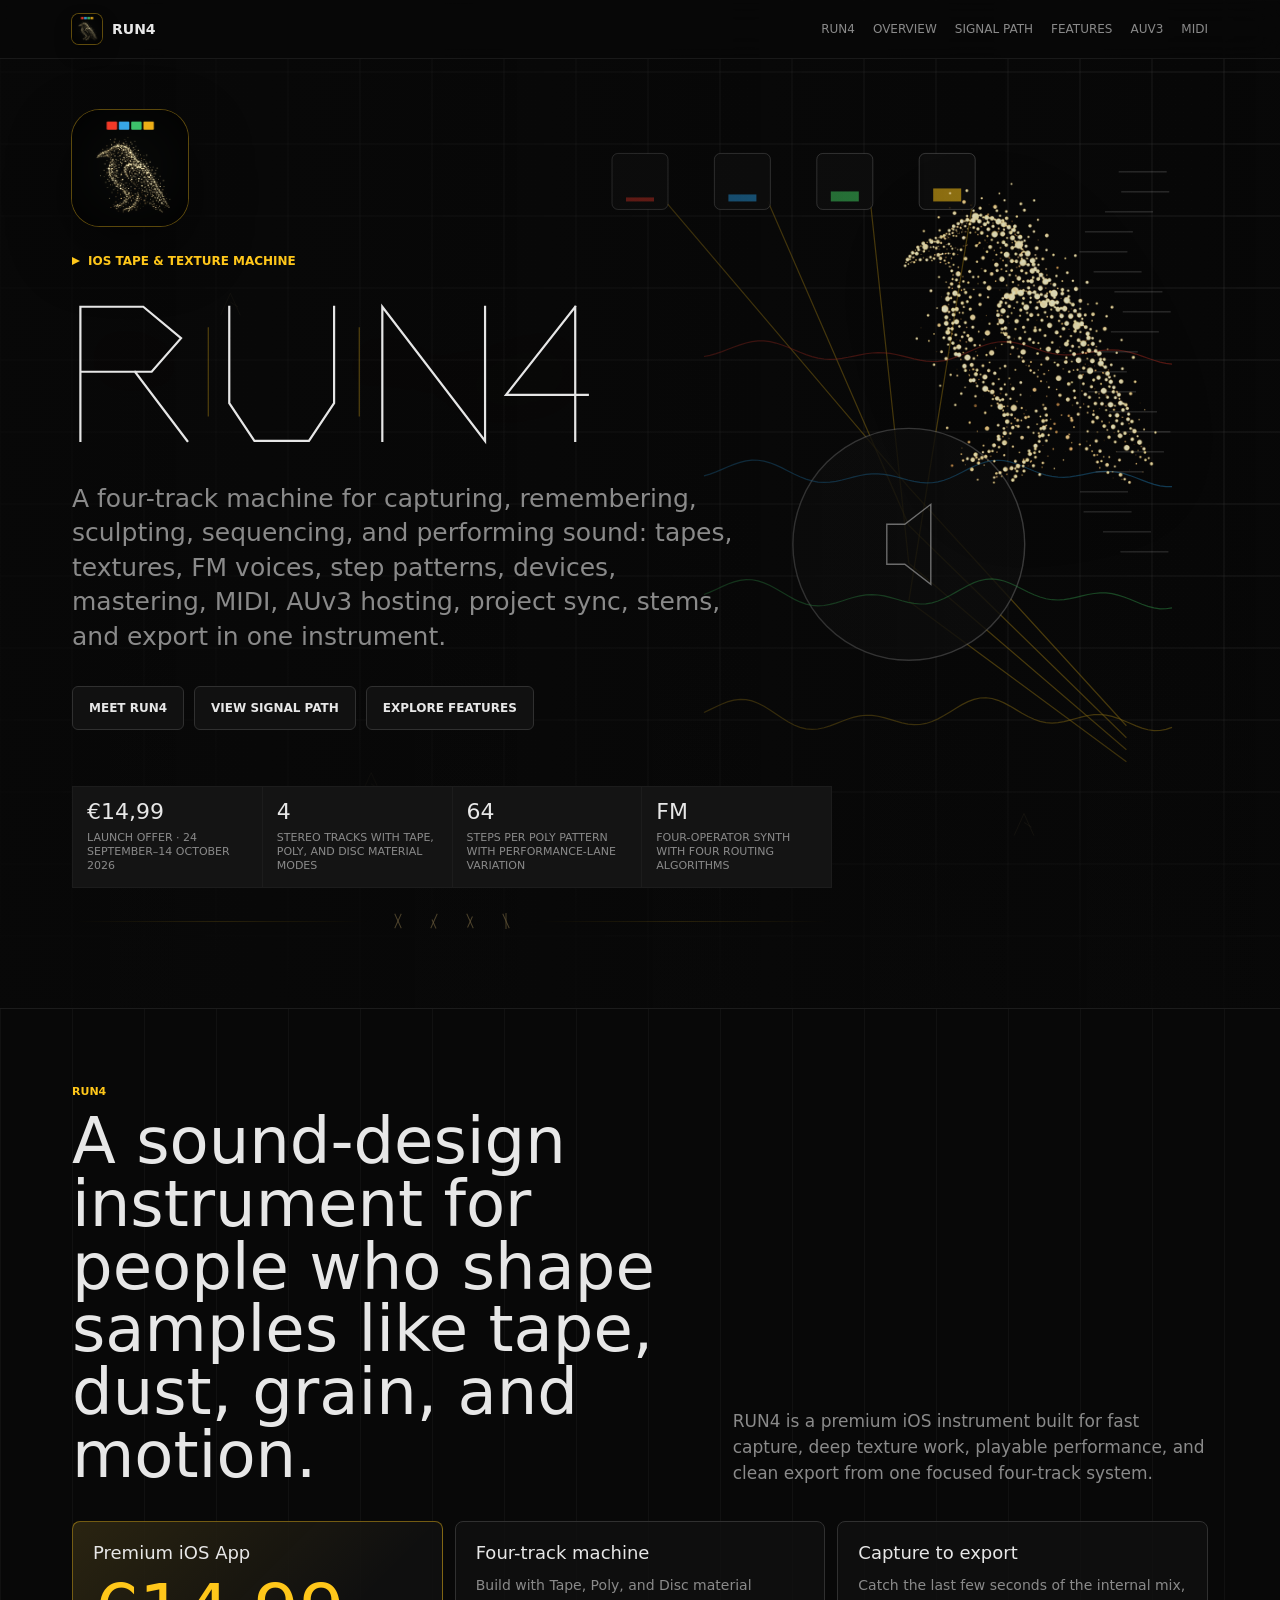
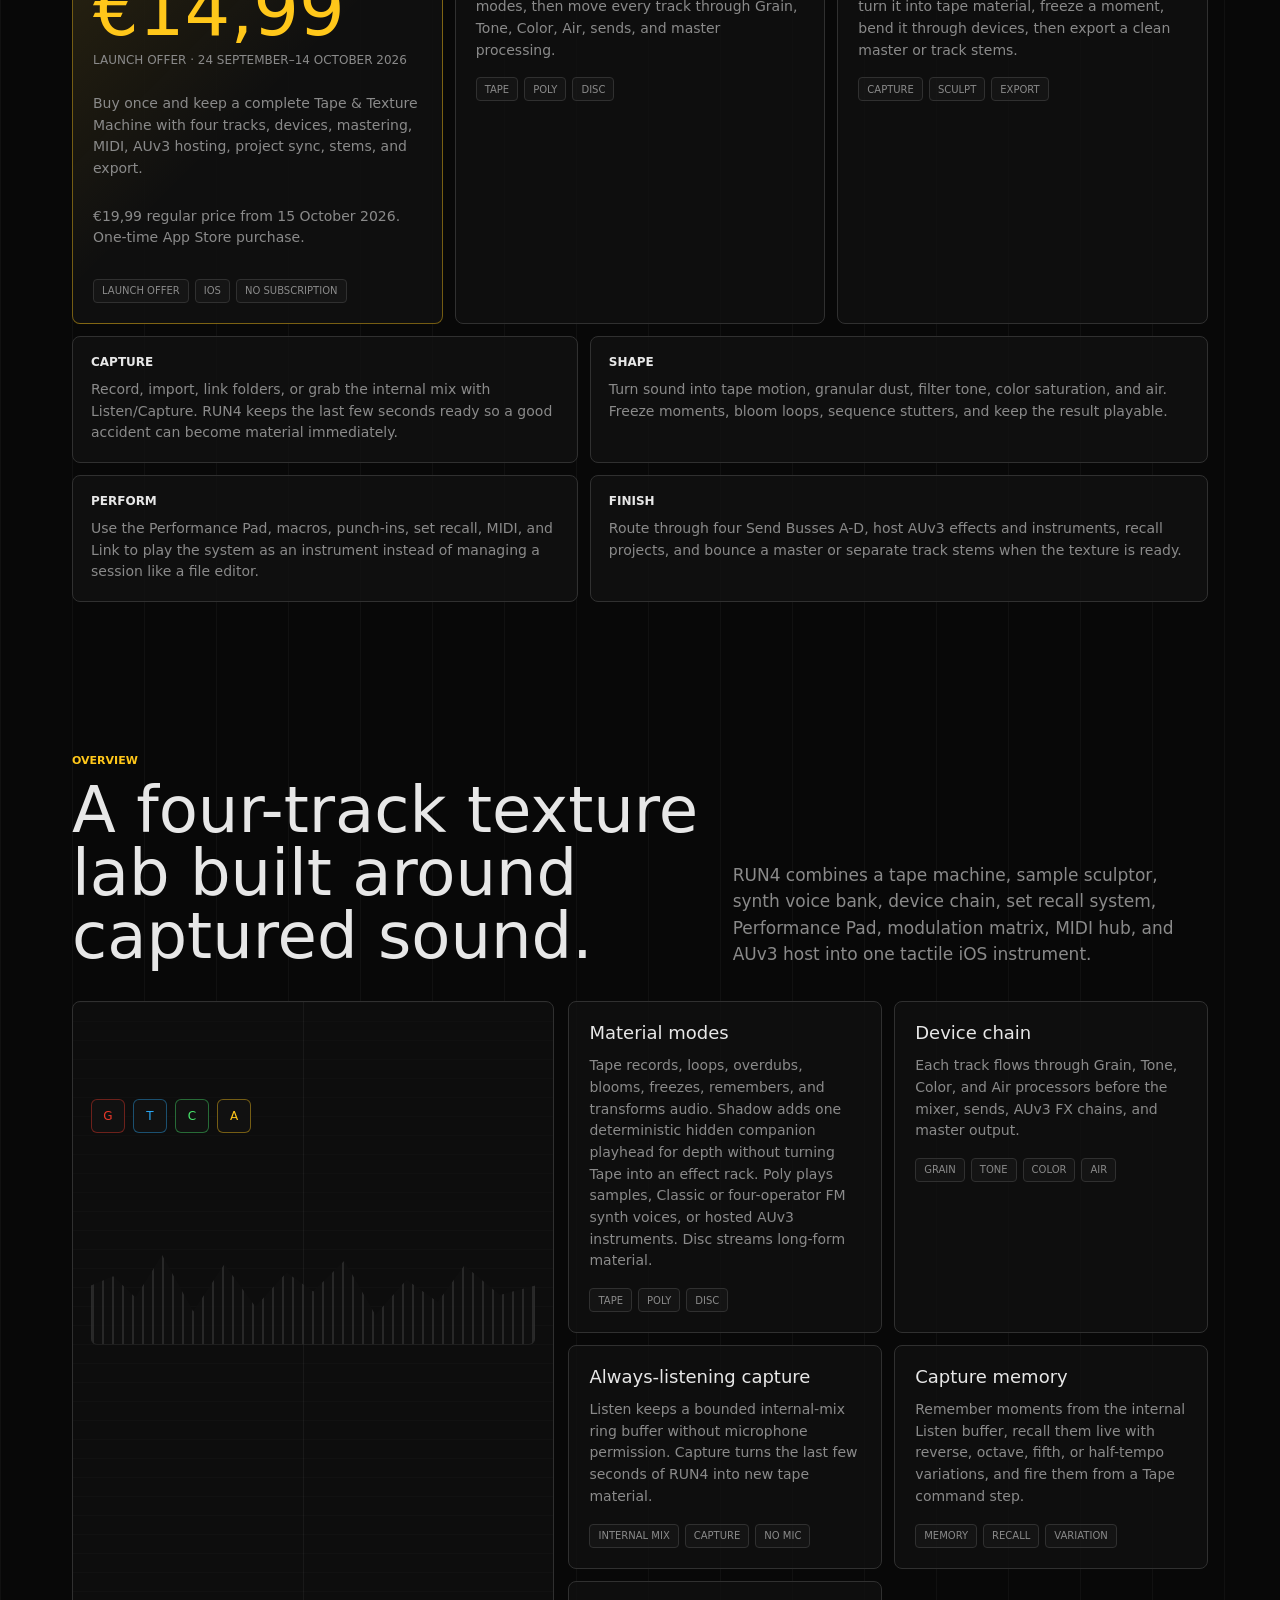
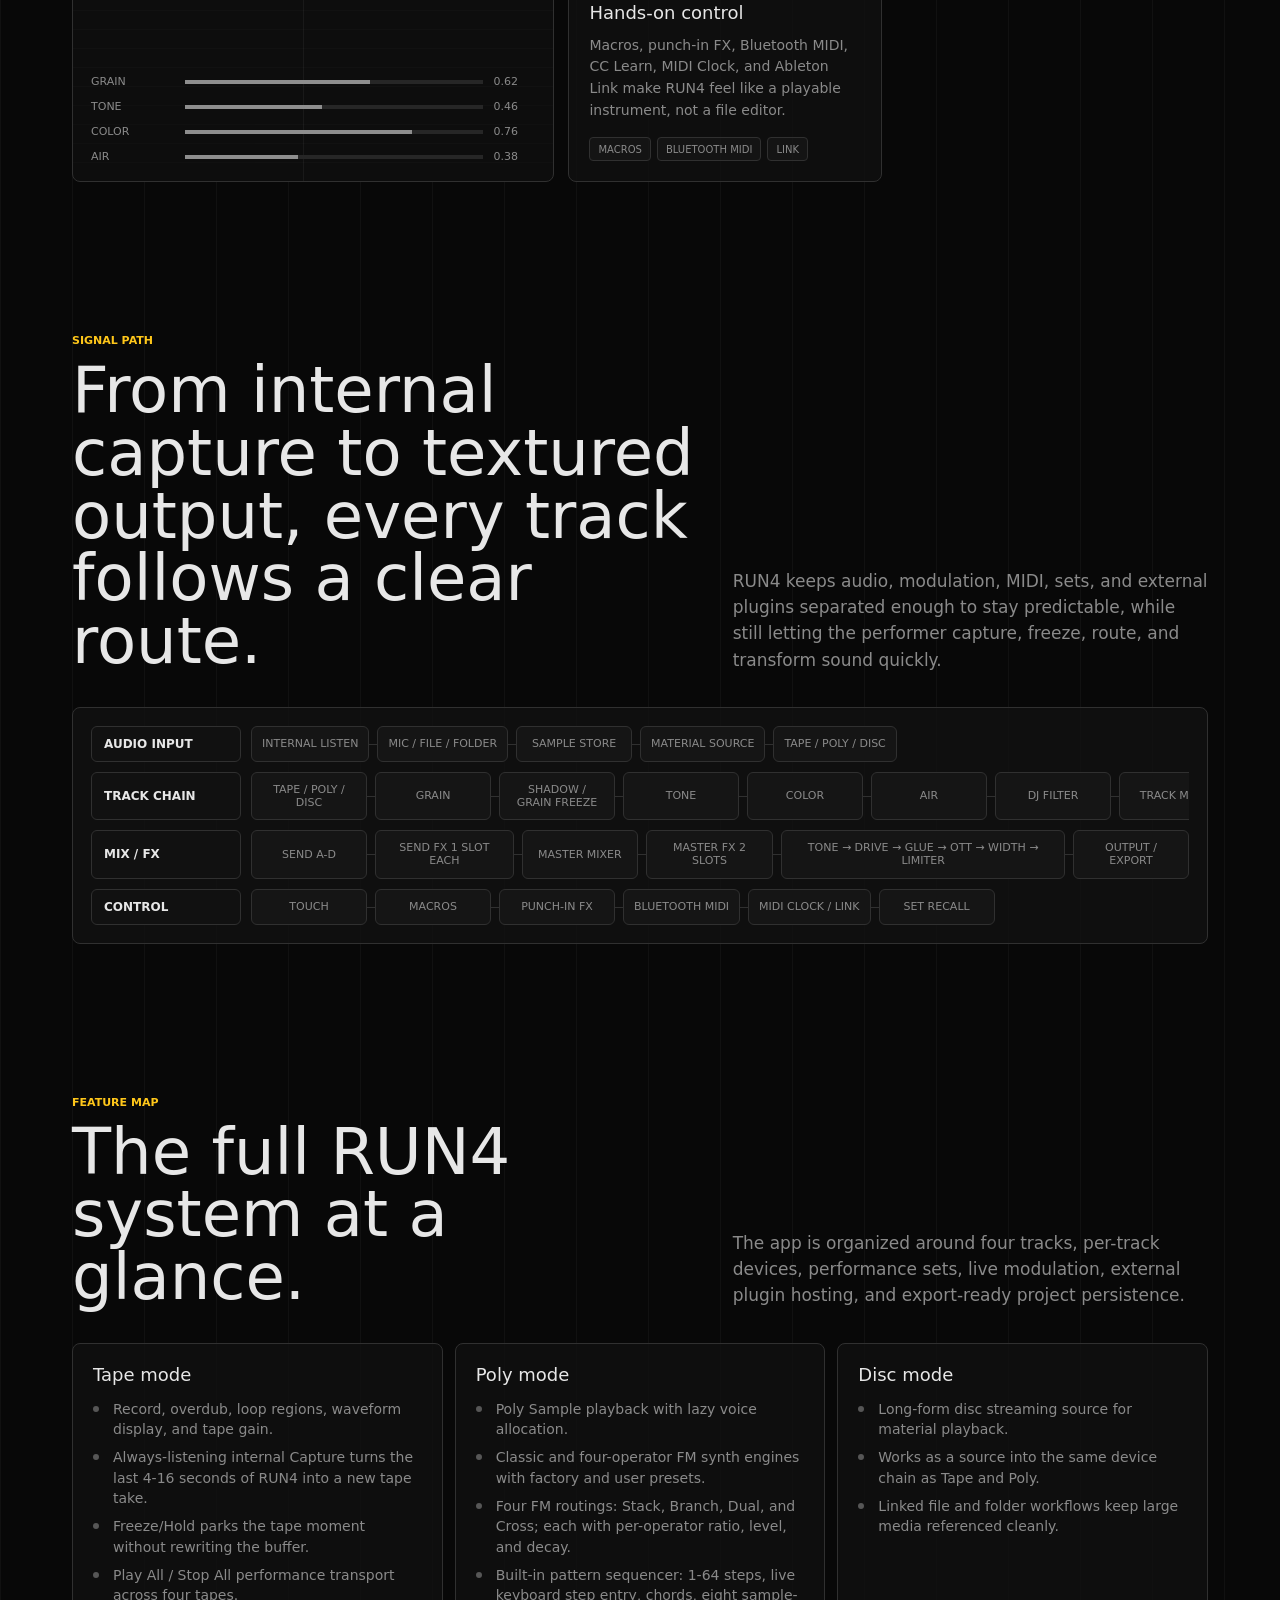
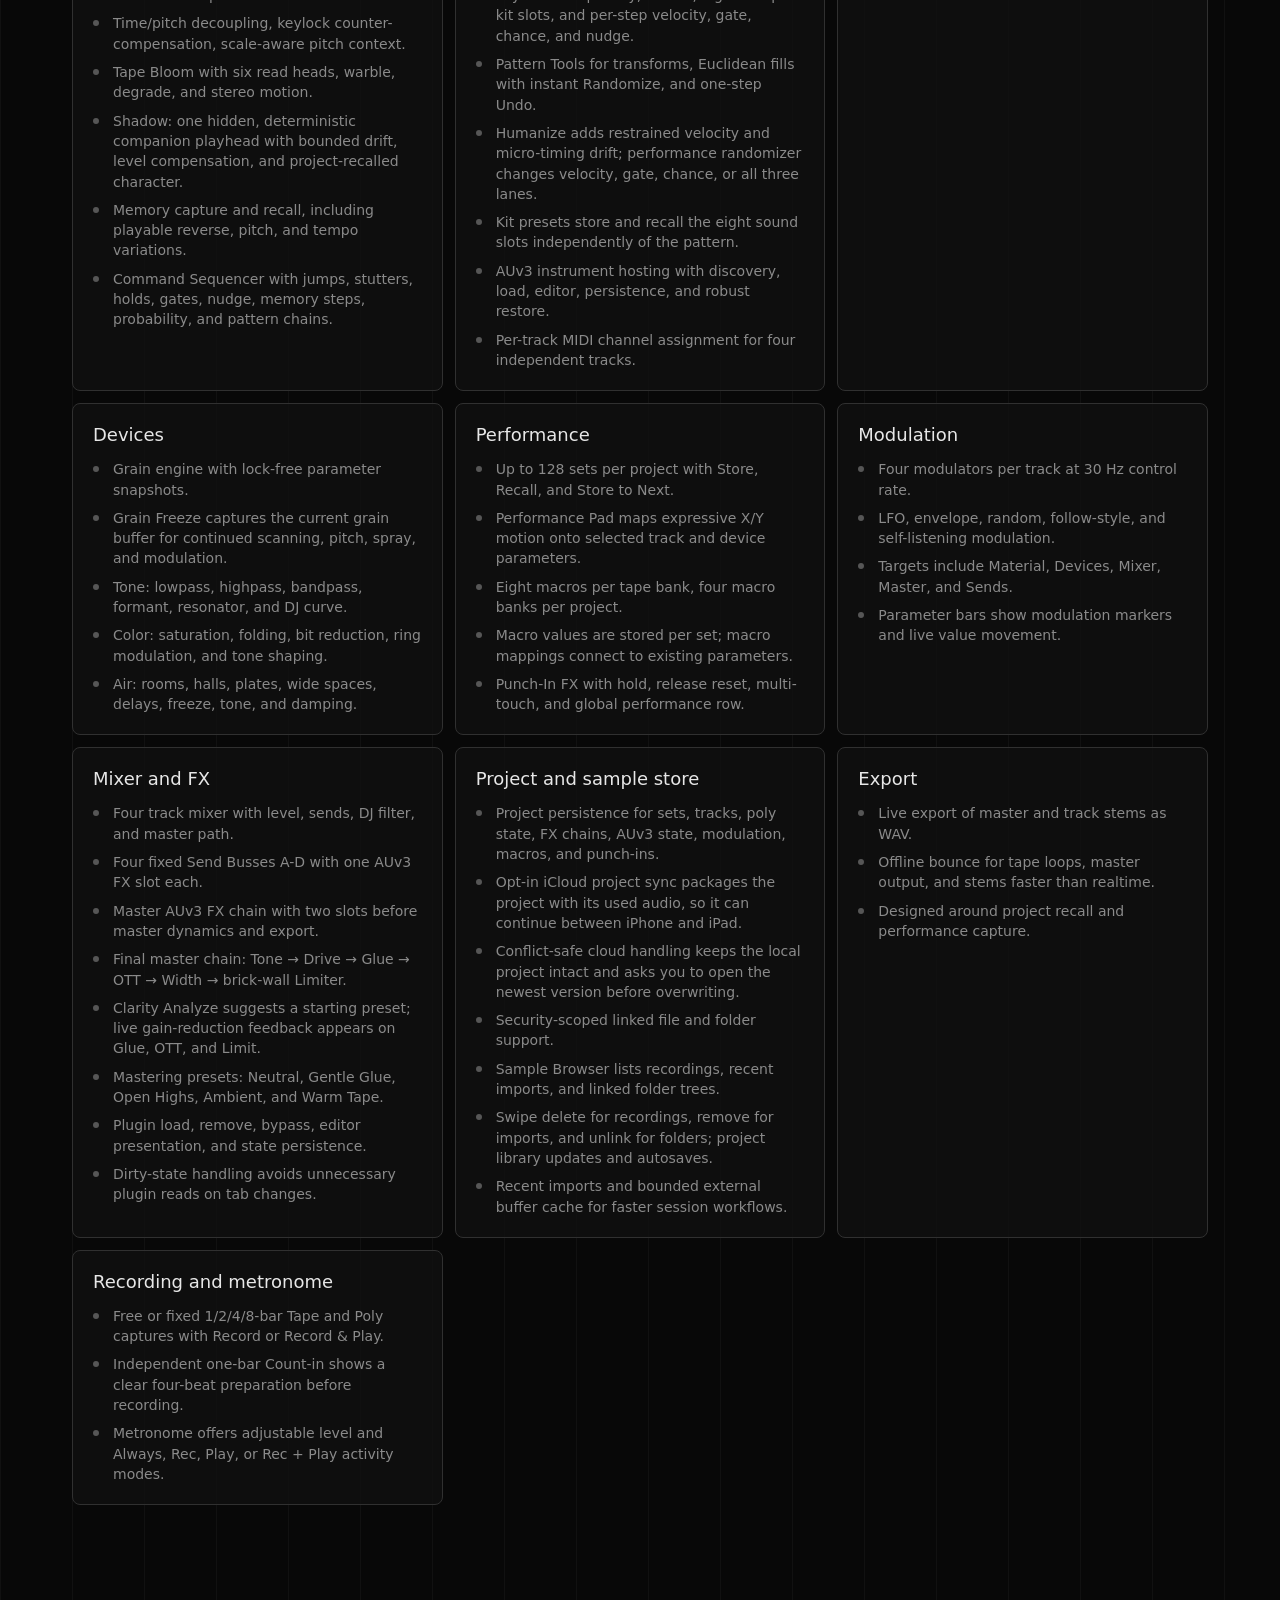
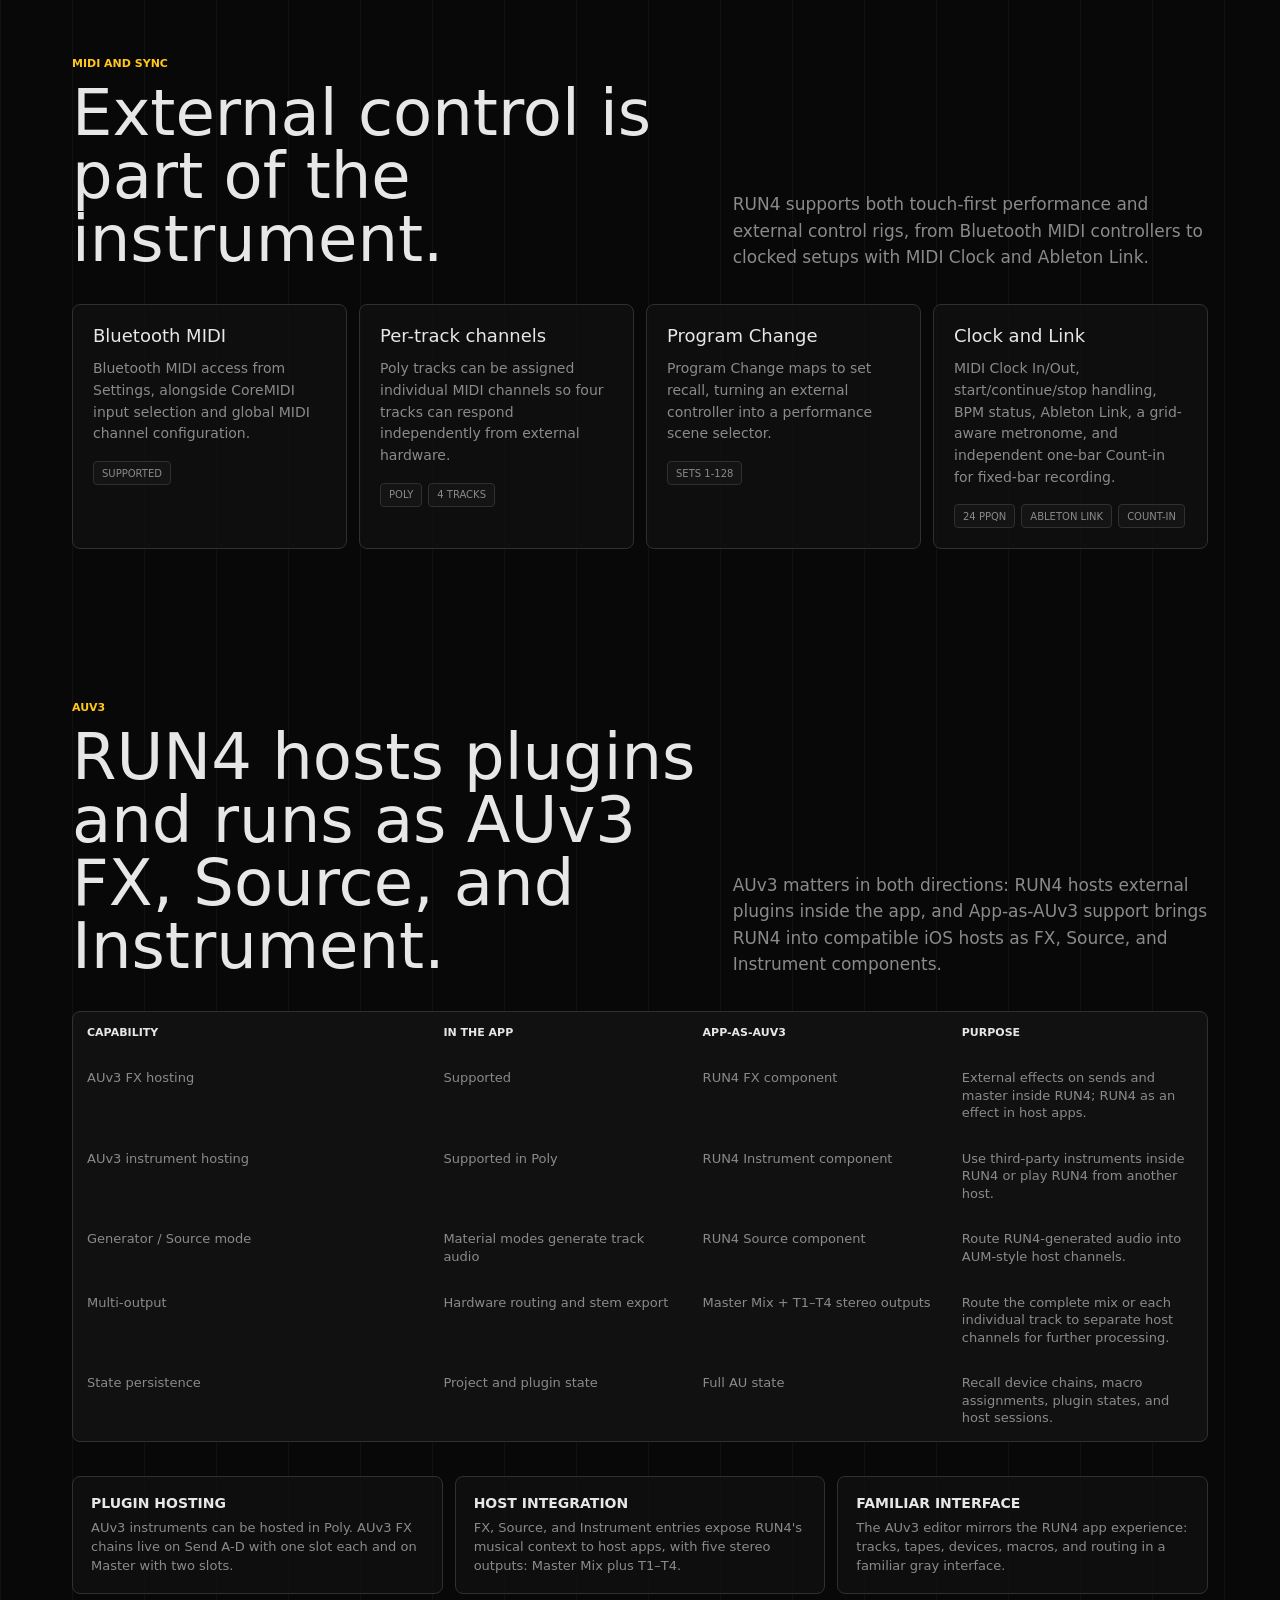
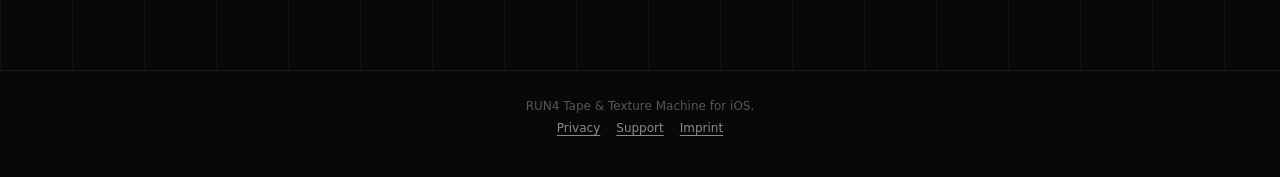
==== commit ea836df9: "Publish launch offer and update privacy" ====
--- a/index.html
+++ b/index.html
@@ -521,6 +521,12 @@
       text-transform: uppercase;
     }
 
+    .price-note {
+      margin: -2px 0 0;
+      color: var(--text);
+      font-size: 0.82rem;
+    }
+
     .store-copy {
       display: grid;
       grid-template-columns: minmax(0, 0.9fr) minmax(0, 1.1fr);
@@ -916,7 +922,7 @@
           <a class="button" href="#features">Explore Features</a>
         </div>
         <div class="hero-meta" aria-label="RUN4 key facts">
-          <div class="meta-cell"><b>€19,99</b><span>Launch price · one-time App Store purchase</span></div>
+          <div class="meta-cell"><b>€14,99</b><span>Launch offer · 24 September–14 October 2026</span></div>
           <div class="meta-cell"><b>4</b><span>Stereo tracks with Tape, Poly, and Disc material modes</span></div>
           <div class="meta-cell"><b>64</b><span>Steps per Poly pattern with performance-lane variation</span></div>
           <div class="meta-cell"><b>FM</b><span>Four-operator synth with four routing algorithms</span></div>
@@ -946,9 +952,10 @@
         <div class="grid cols-3">
           <article class="card price-card">
             <h3>Premium iOS App</h3>
-            <div class="price-lockup"><strong>€19,99</strong><span>Launch price · one-time purchase</span></div>
+            <div class="price-lockup"><strong>€14,99</strong><span>Launch offer · 24 September–14 October 2026</span></div>
             <p>Buy once and keep a complete Tape &amp; Texture Machine with four tracks, devices, mastering, MIDI, AUv3 hosting, project sync, stems, and export.</p>
-            <div class="tag-row"><span class="tag">Launch Price</span><span class="tag">iOS</span><span class="tag">No Subscription</span></div>
+            <p class="price-note">€19,99 regular price from 15 October 2026. One-time App Store purchase.</p>
+            <div class="tag-row"><span class="tag">Launch Offer</span><span class="tag">iOS</span><span class="tag">No Subscription</span></div>
           </article>
           <article class="card">
             <h3>Four-track machine</h3>
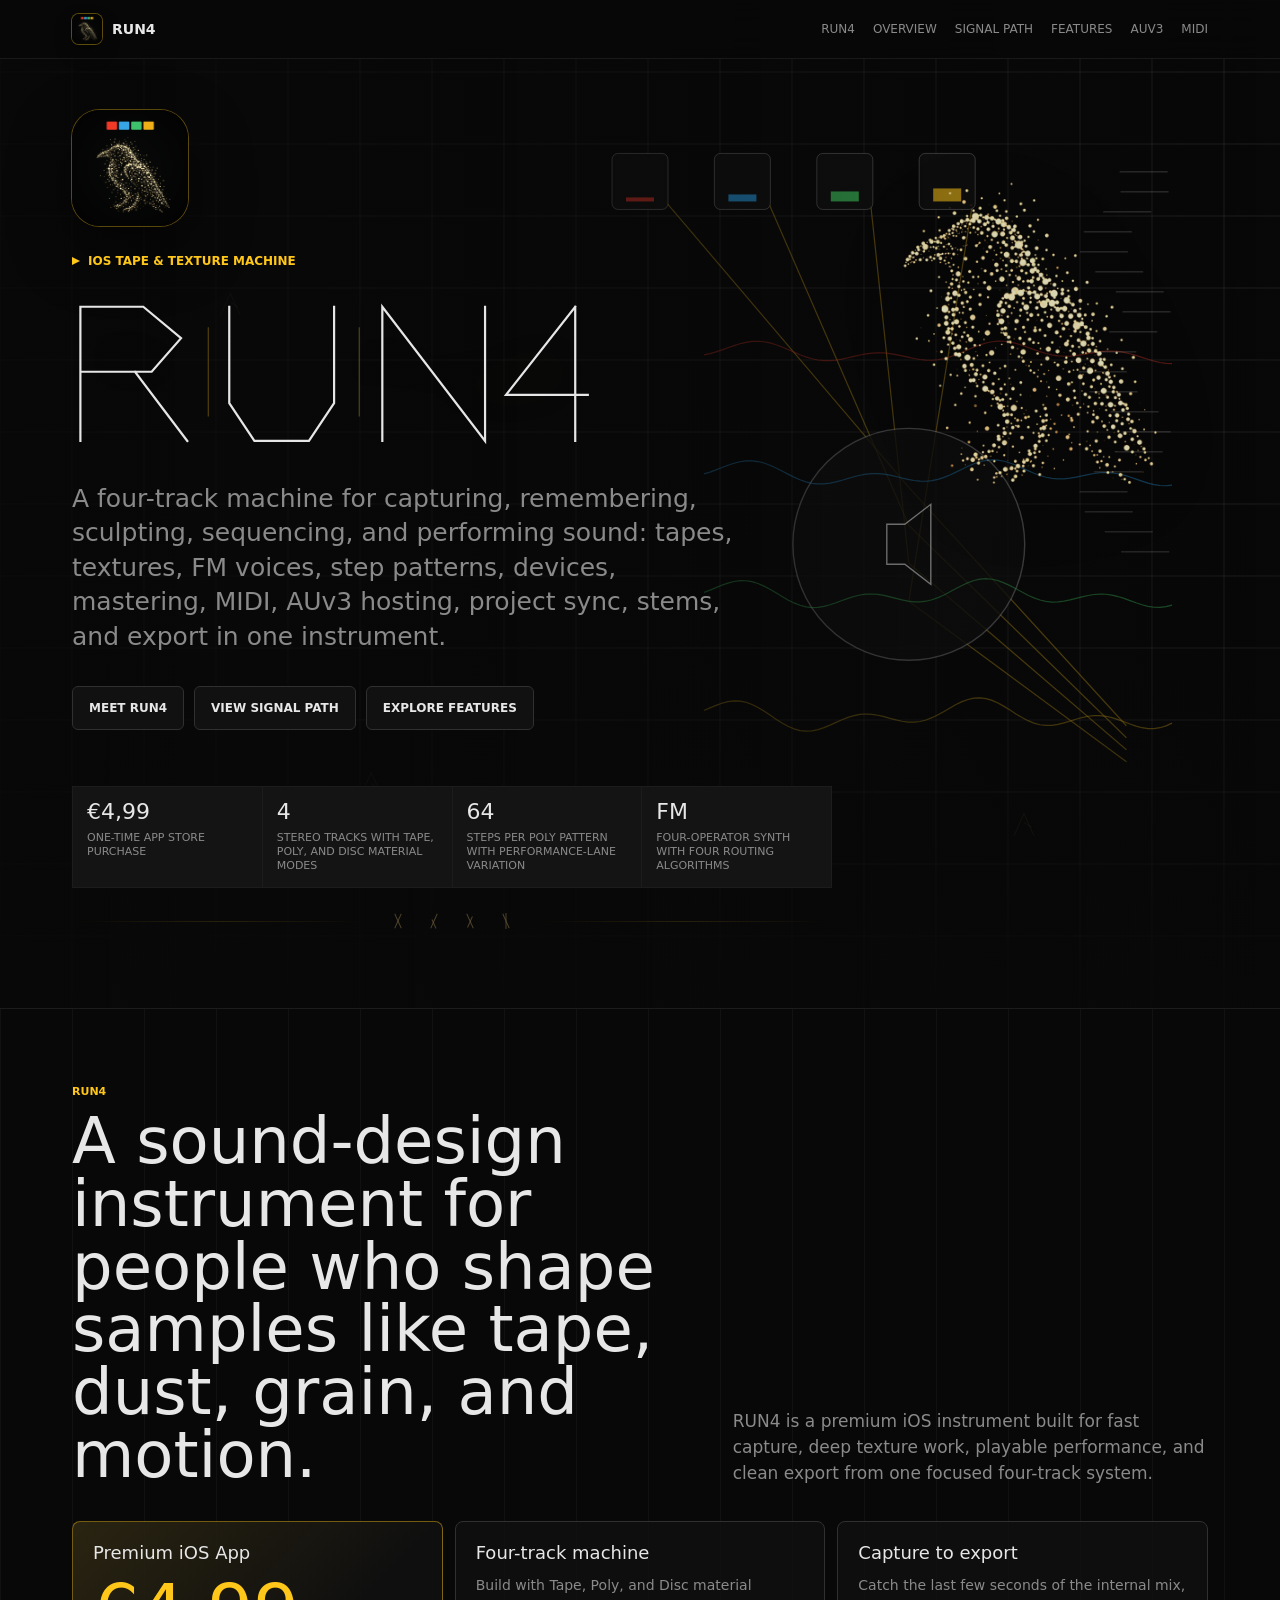
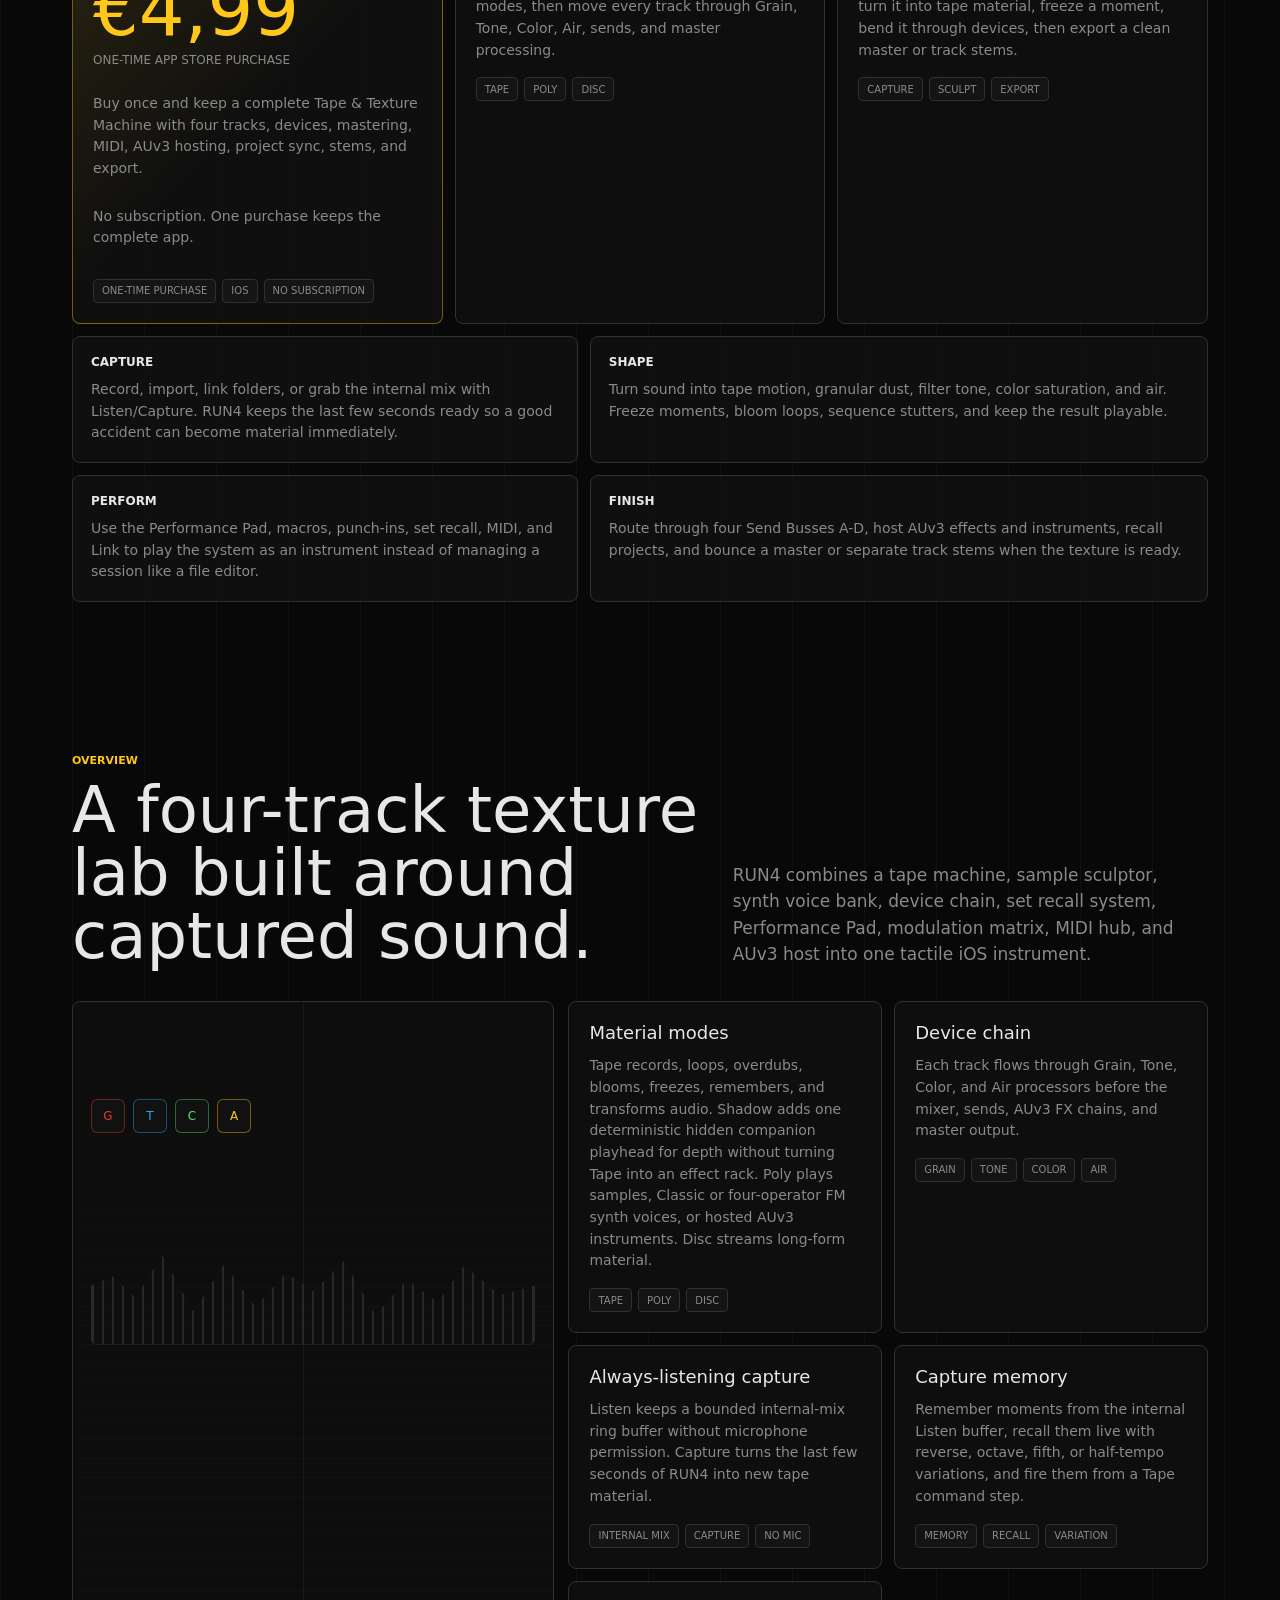
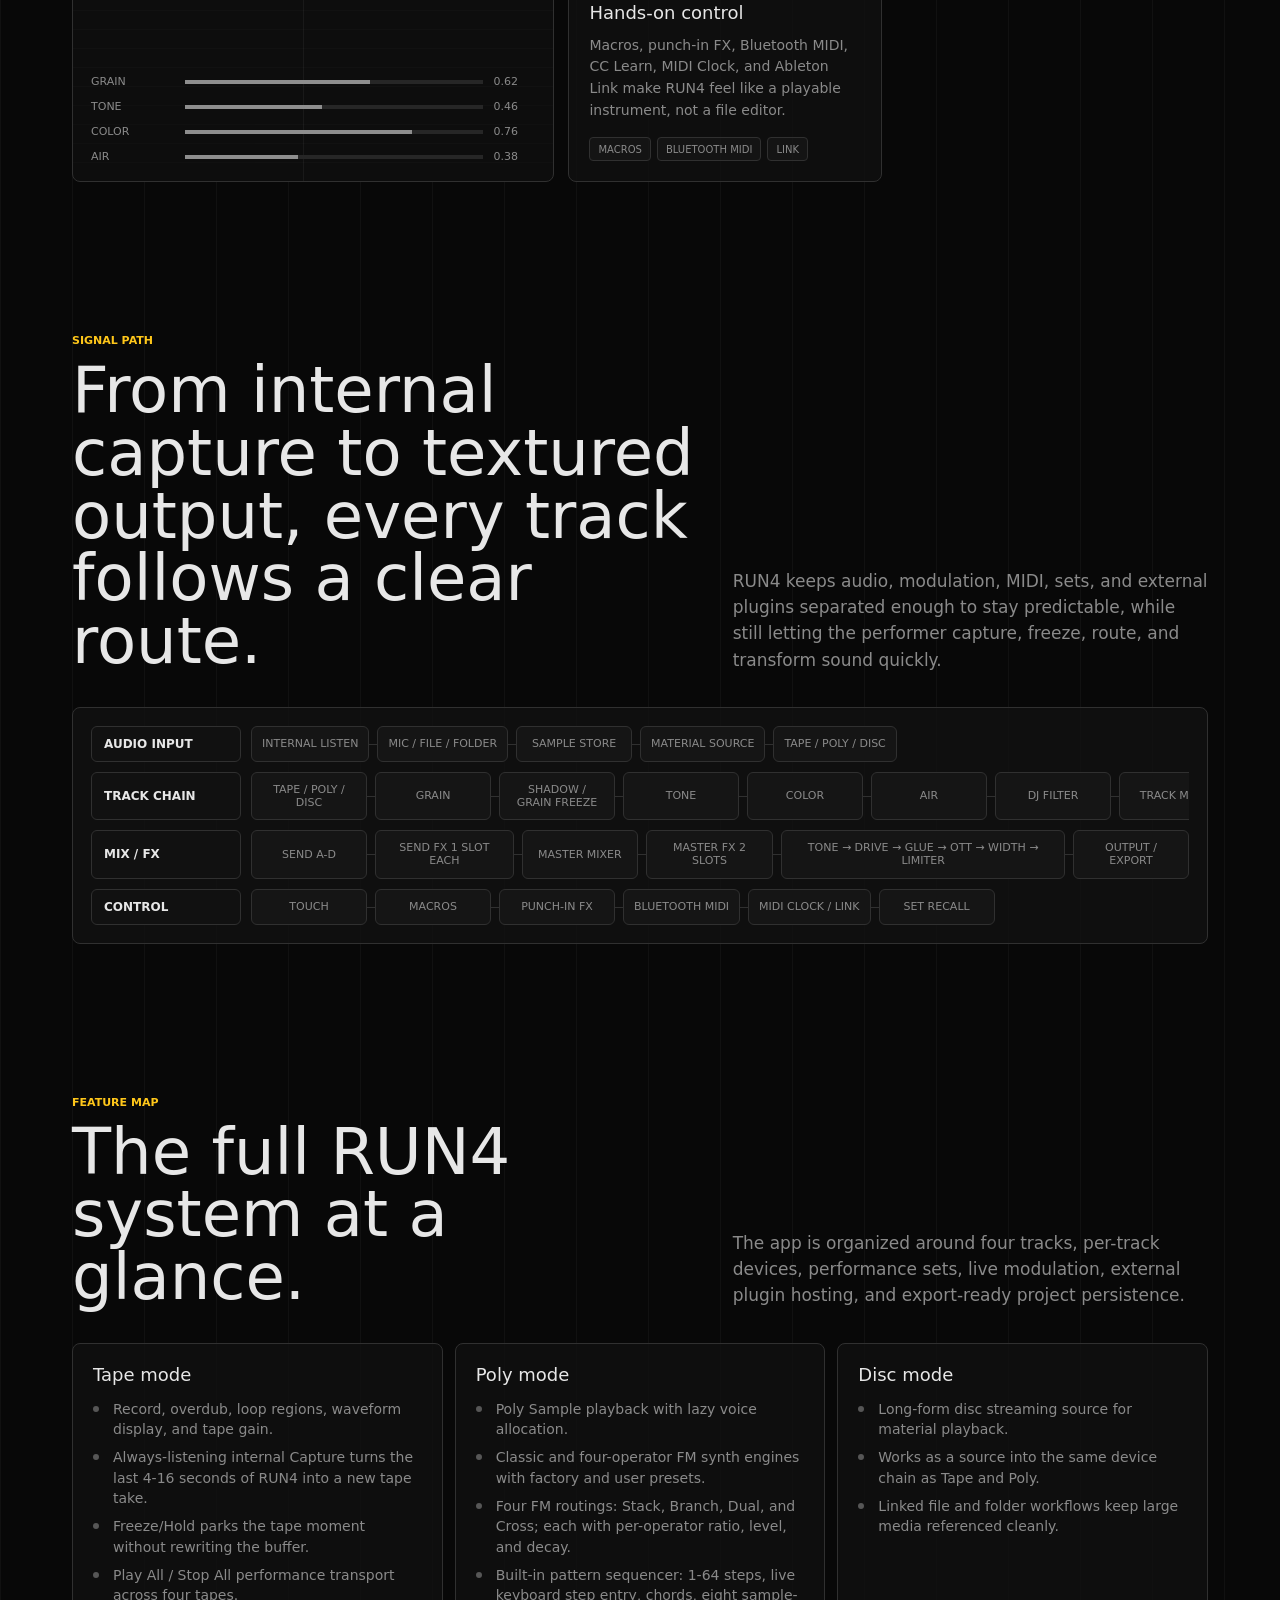
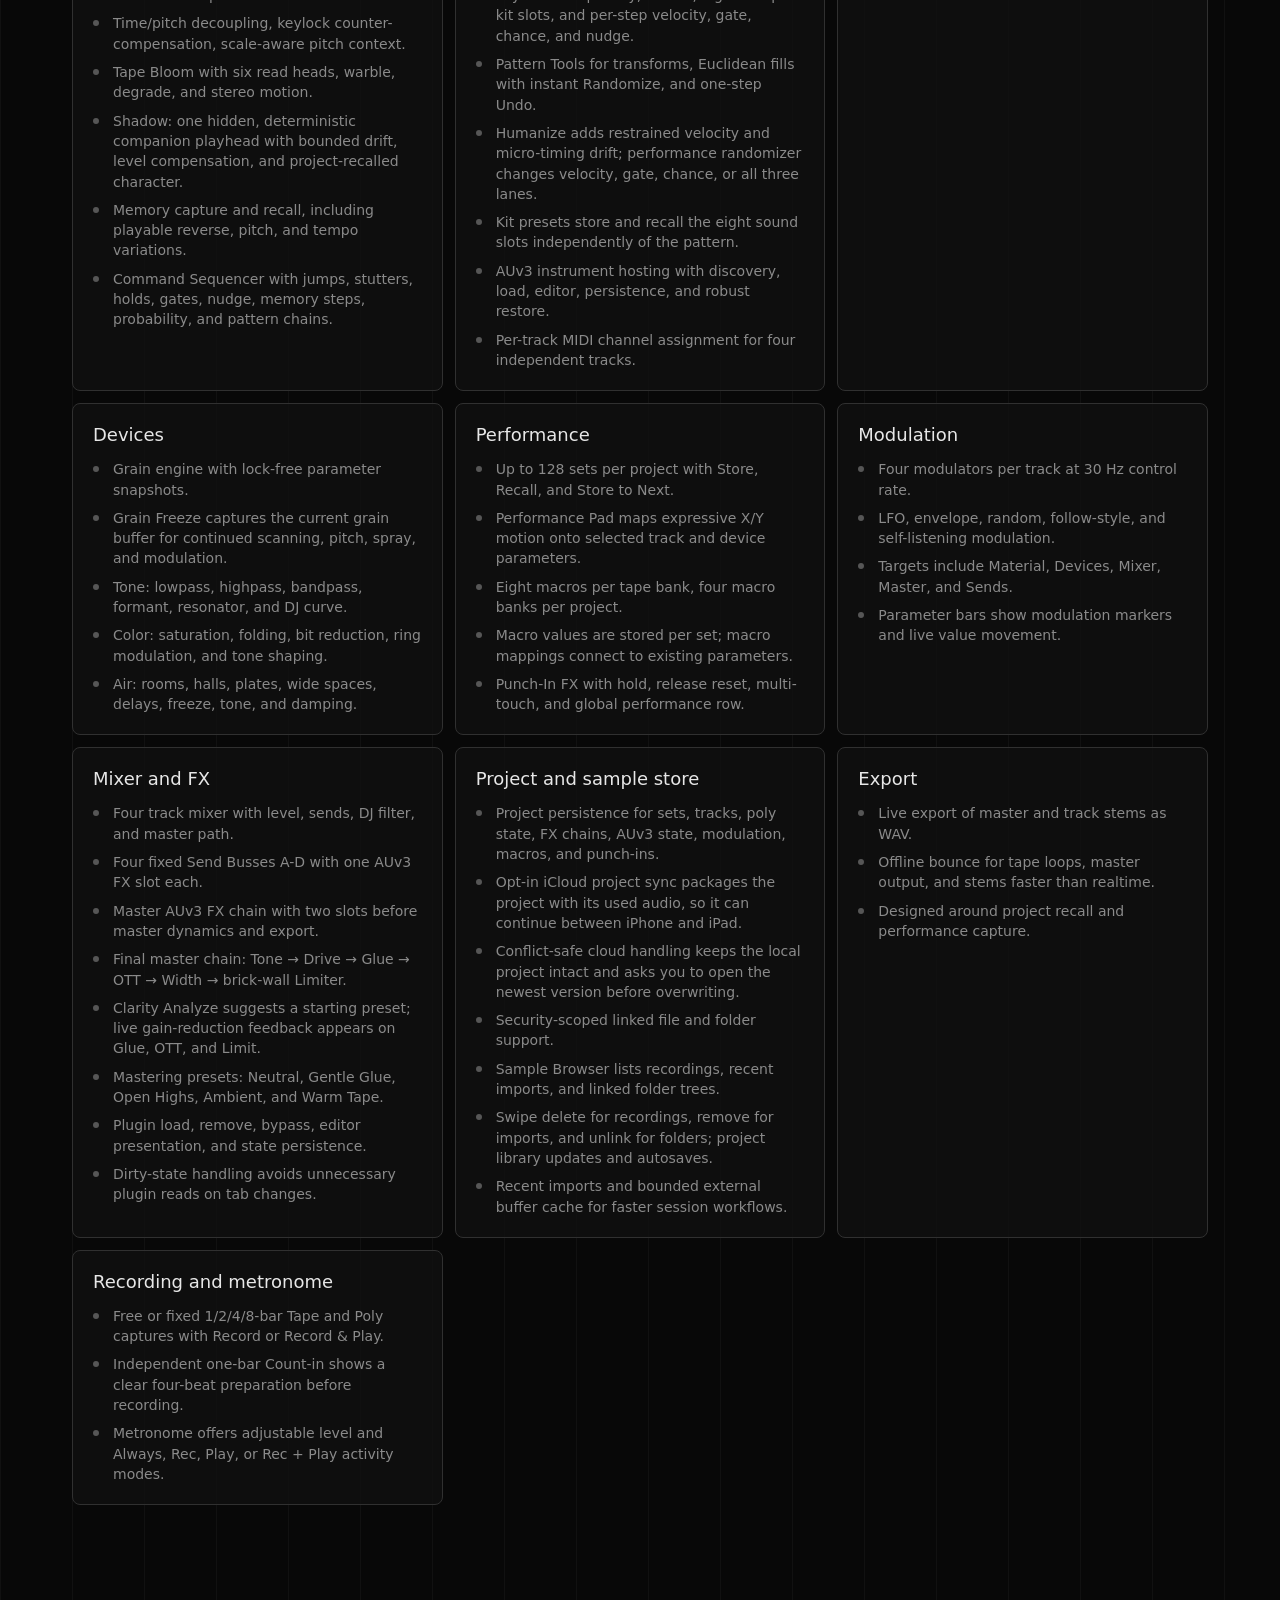
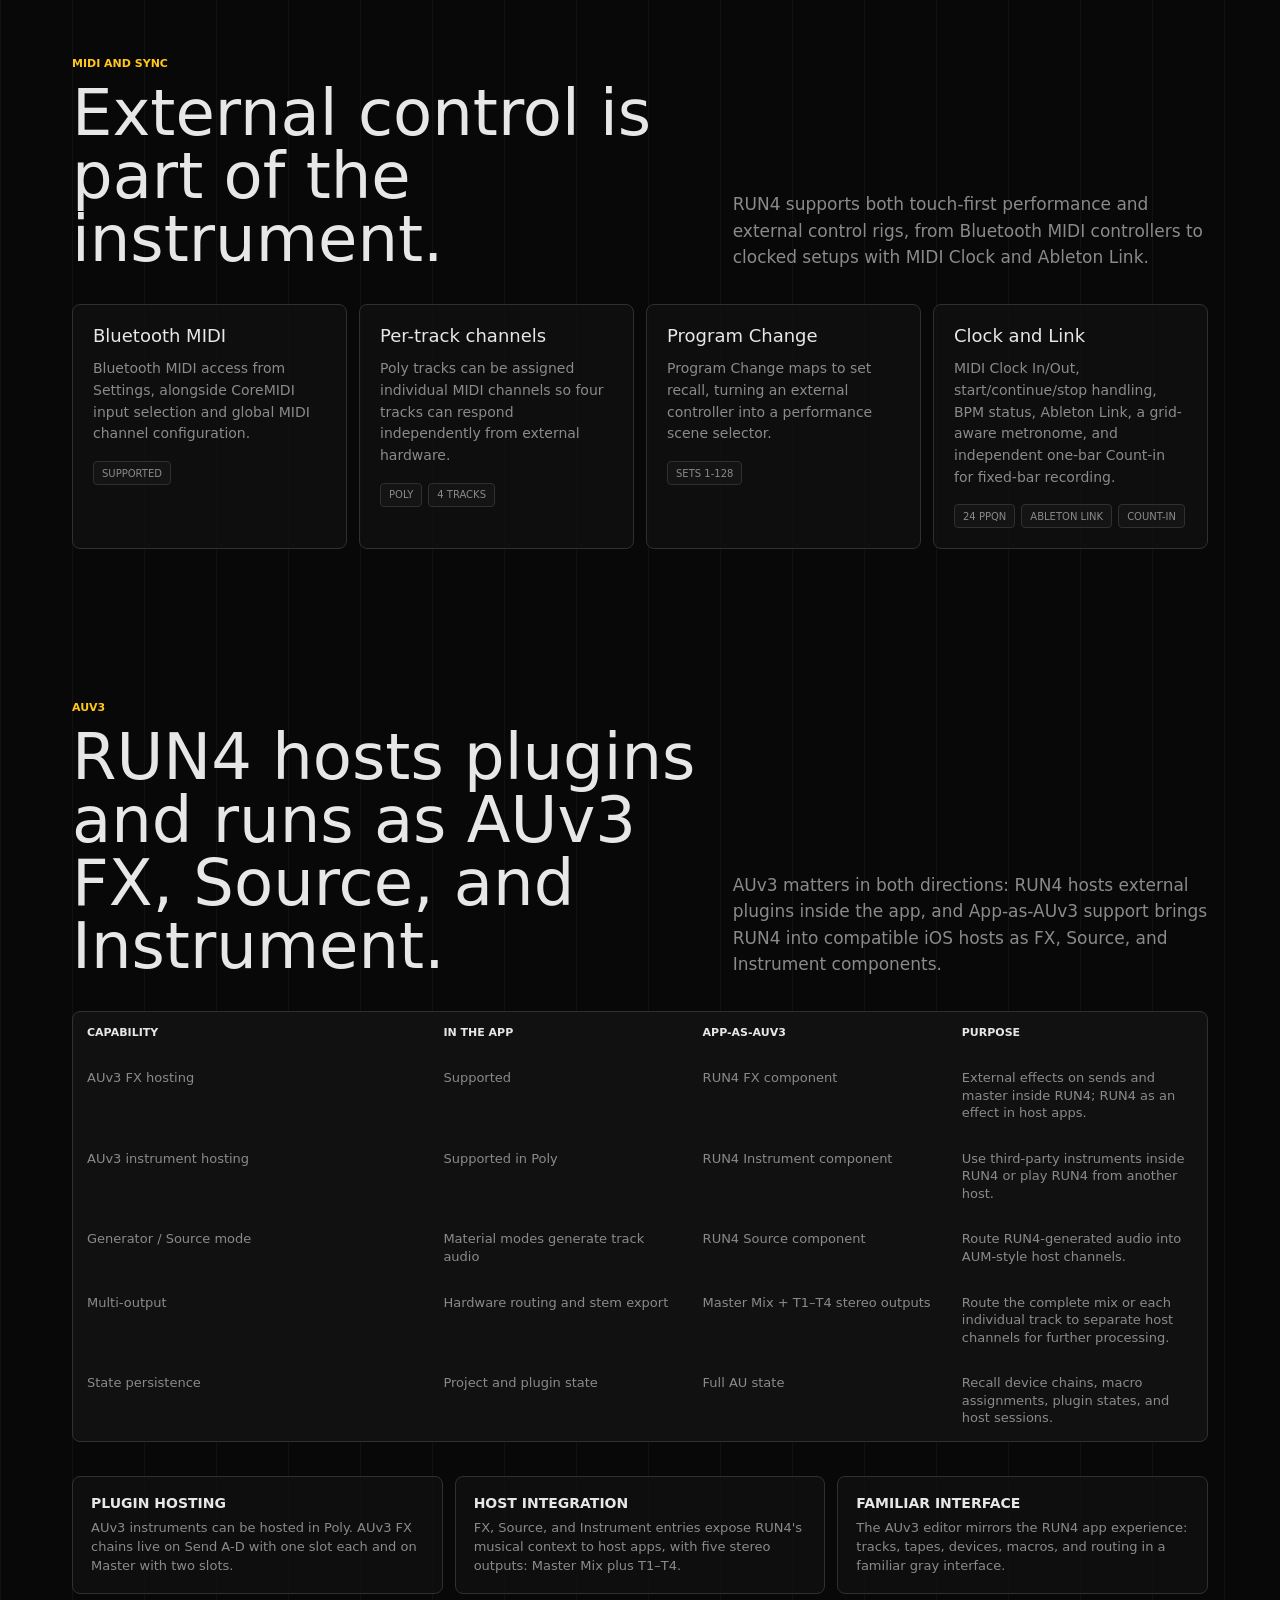
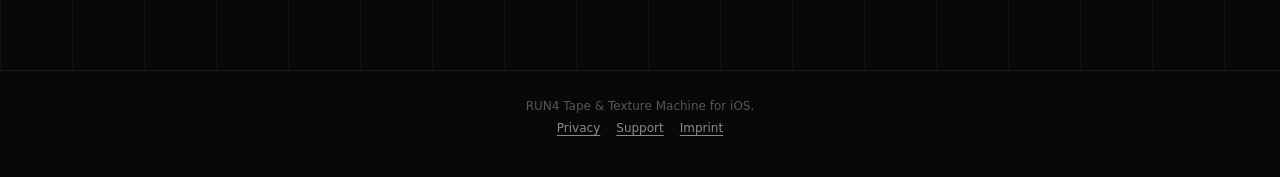
==== commit 8544533e: "Update website price to EUR 4.99" ====
--- a/index.html
+++ b/index.html
@@ -922,7 +922,7 @@
           <a class="button" href="#features">Explore Features</a>
         </div>
         <div class="hero-meta" aria-label="RUN4 key facts">
-          <div class="meta-cell"><b>€14,99</b><span>Launch offer · 24 September–14 October 2026</span></div>
+          <div class="meta-cell"><b>€4,99</b><span>One-time App Store purchase</span></div>
           <div class="meta-cell"><b>4</b><span>Stereo tracks with Tape, Poly, and Disc material modes</span></div>
           <div class="meta-cell"><b>64</b><span>Steps per Poly pattern with performance-lane variation</span></div>
           <div class="meta-cell"><b>FM</b><span>Four-operator synth with four routing algorithms</span></div>
@@ -952,10 +952,10 @@
         <div class="grid cols-3">
           <article class="card price-card">
             <h3>Premium iOS App</h3>
-            <div class="price-lockup"><strong>€14,99</strong><span>Launch offer · 24 September–14 October 2026</span></div>
+            <div class="price-lockup"><strong>€4,99</strong><span>One-time App Store purchase</span></div>
             <p>Buy once and keep a complete Tape &amp; Texture Machine with four tracks, devices, mastering, MIDI, AUv3 hosting, project sync, stems, and export.</p>
-            <p class="price-note">€19,99 regular price from 15 October 2026. One-time App Store purchase.</p>
-            <div class="tag-row"><span class="tag">Launch Offer</span><span class="tag">iOS</span><span class="tag">No Subscription</span></div>
+            <p class="price-note">No subscription. One purchase keeps the complete app.</p>
+            <div class="tag-row"><span class="tag">One-Time Purchase</span><span class="tag">iOS</span><span class="tag">No Subscription</span></div>
           </article>
           <article class="card">
             <h3>Four-track machine</h3>
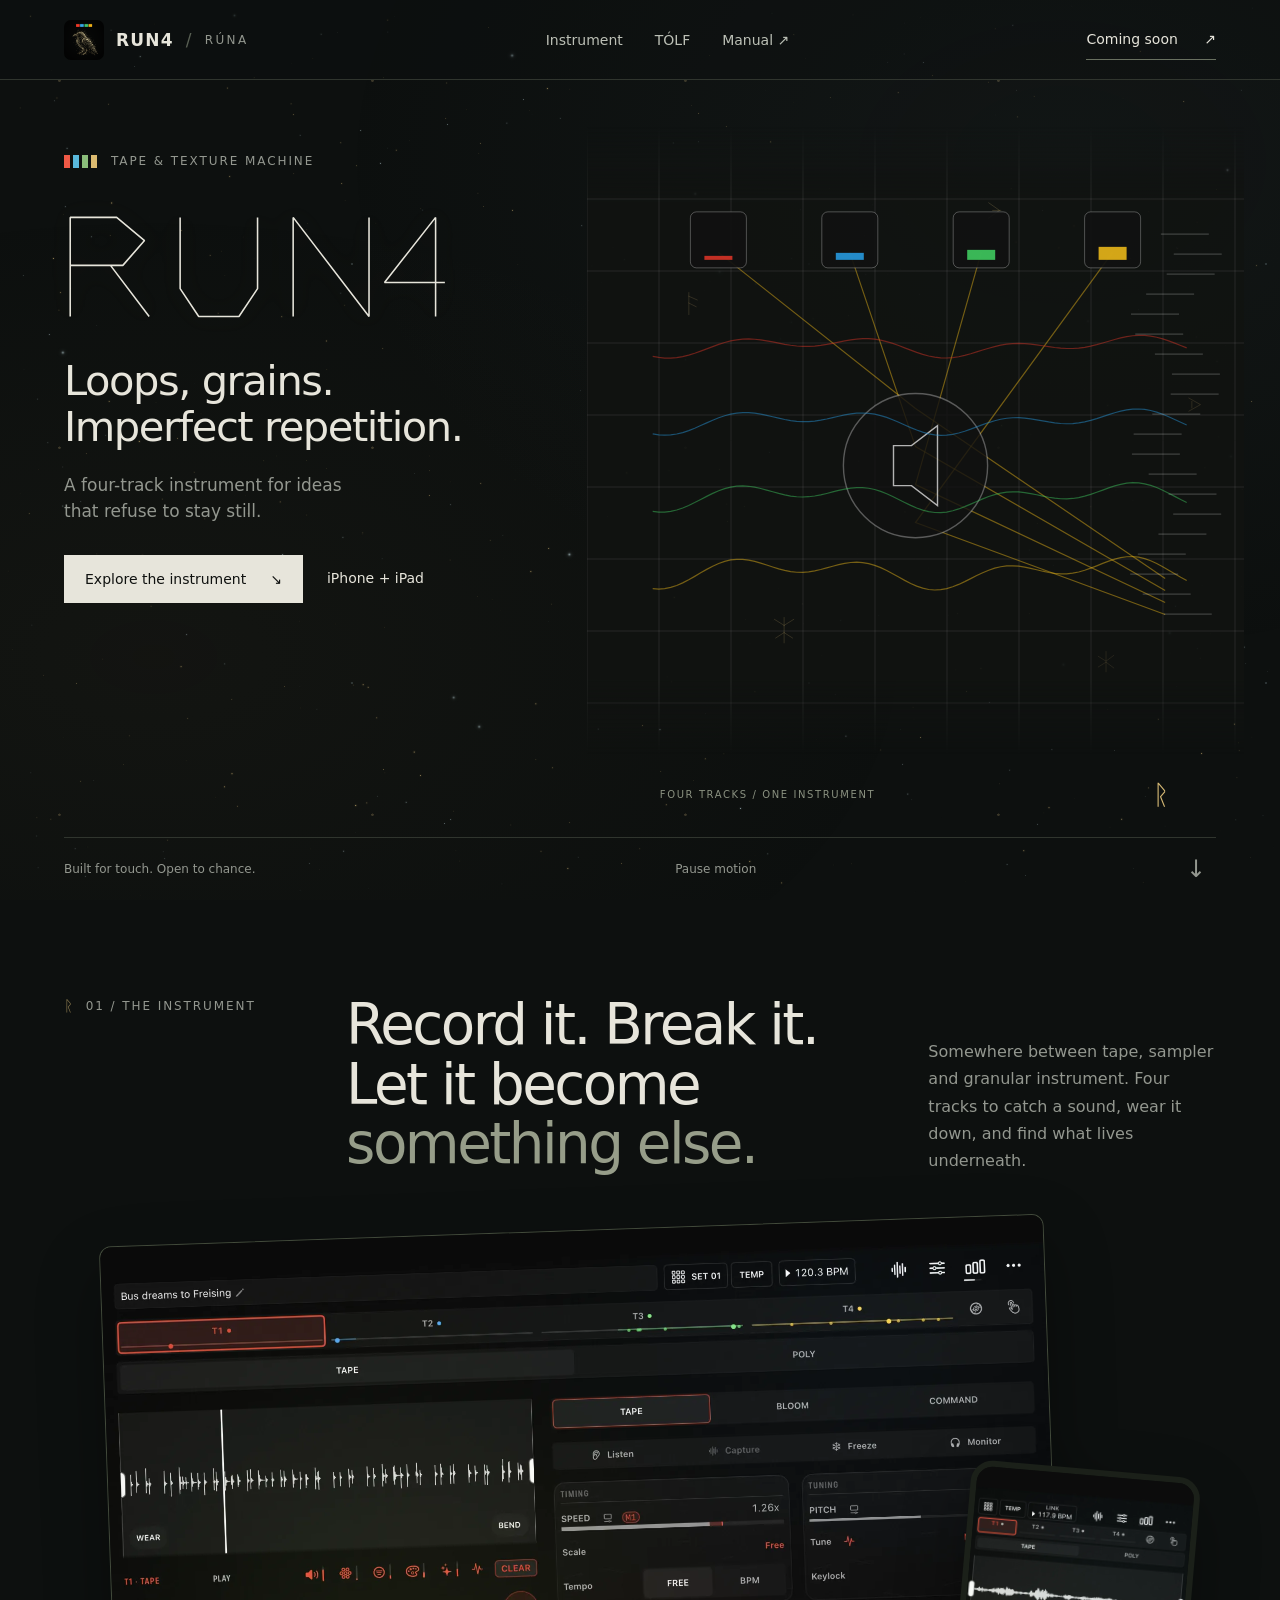
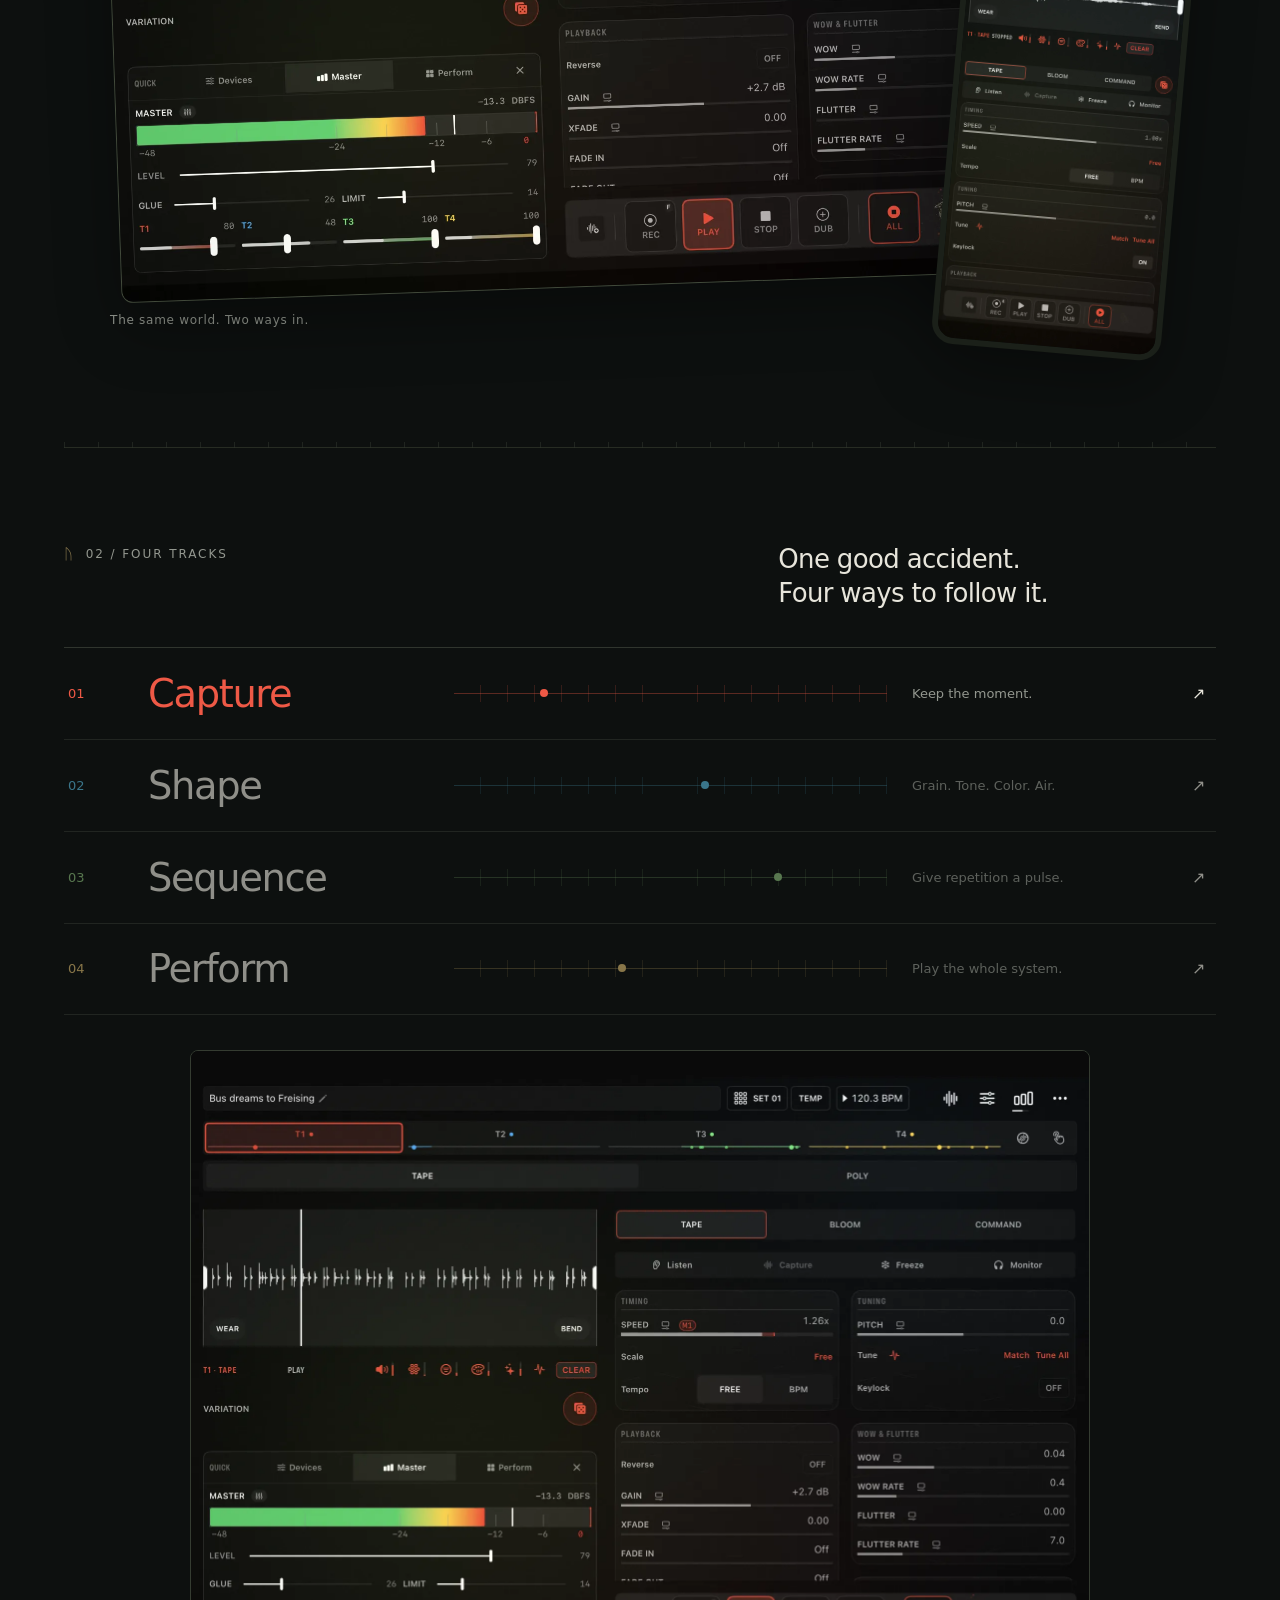
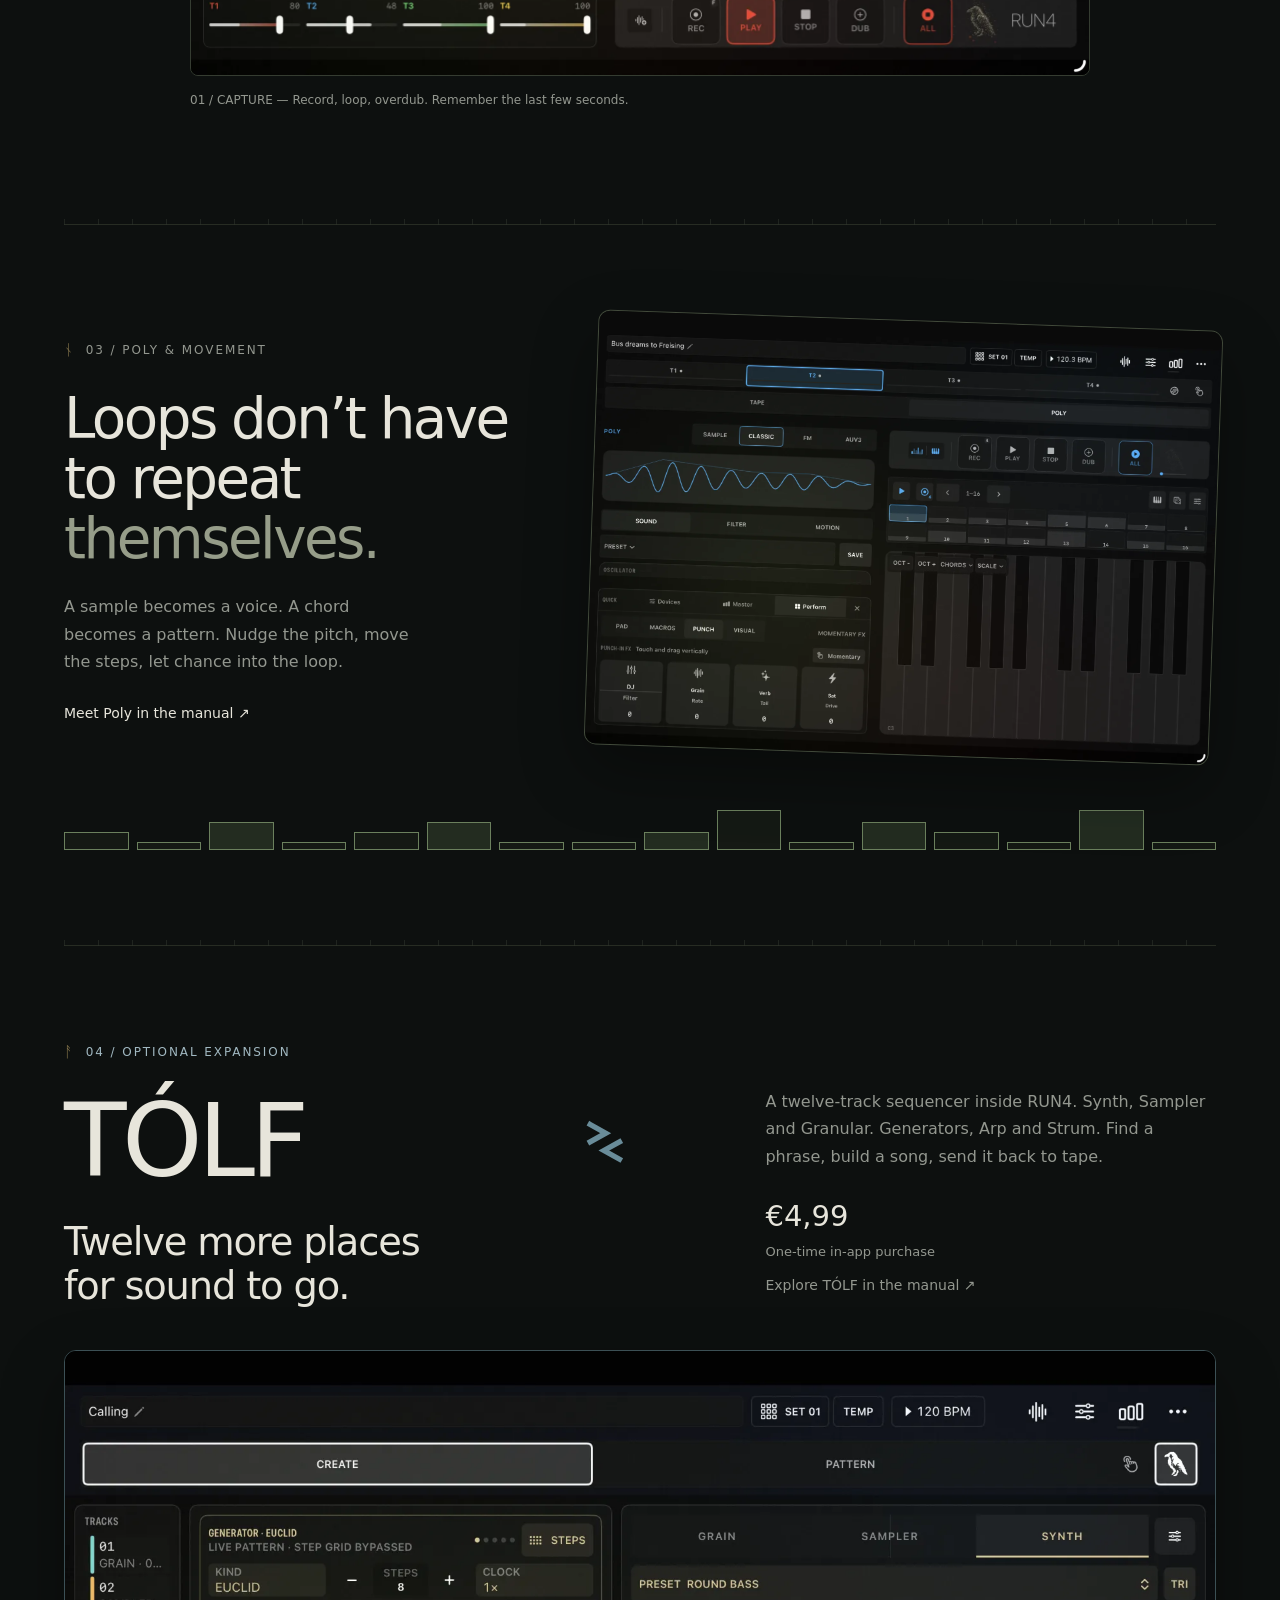
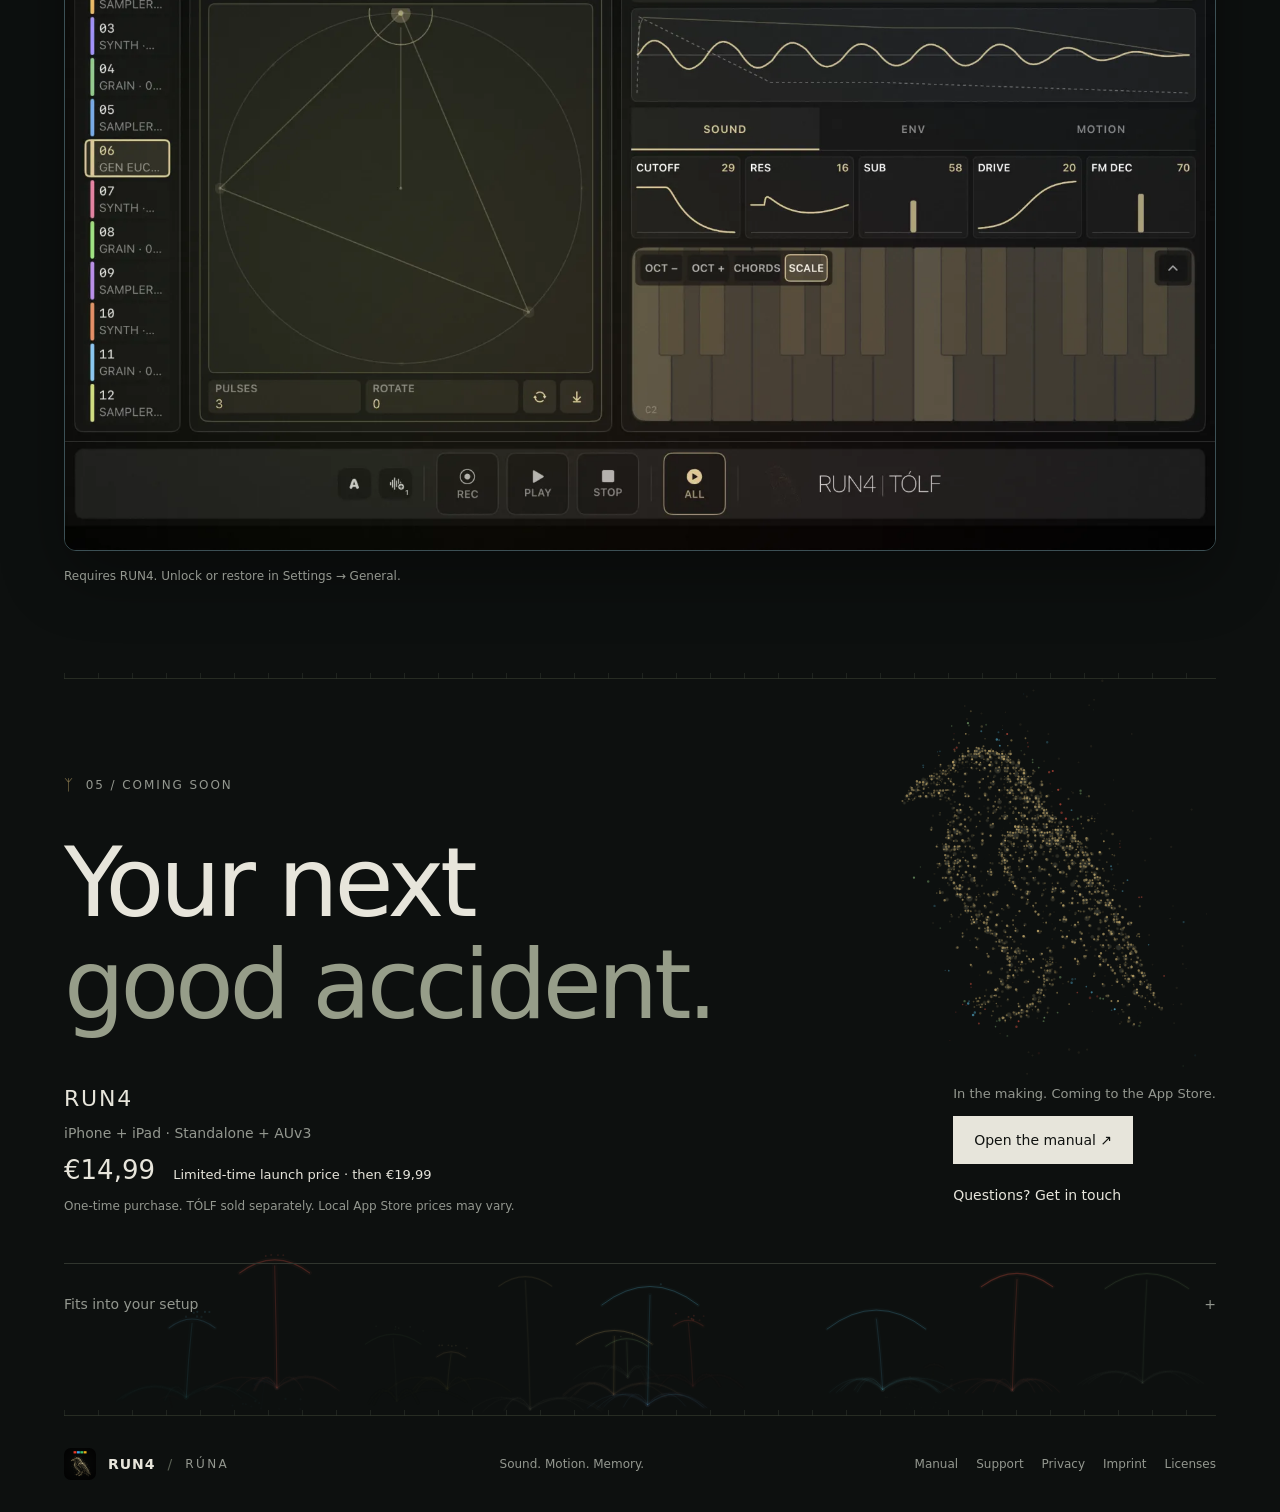
==== commit ef6c9ef5: "Publish redesigned RUN4 website" ====
--- a/index.html
+++ b/index.html
@@ -1,1505 +1,34 @@
 <!doctype html>
 <html lang="en">
 <head>
-  <meta charset="utf-8">
-  <meta name="viewport" content="width=device-width, initial-scale=1">
-  <meta name="description" content="RUN4 is a premium four-track iOS Tape &amp; Texture Machine with Shadow tape motion, Listen/Capture memory, Grain Freeze, Poly sequencing, mastering, MIDI, AUv3 multi-output, iCloud project sync, and export.">
-  <title>RUN4 | Tape &amp; Texture Machine for iOS</title>
-  <link rel="icon" type="image/png" href="assets/run4-app-icon.png">
-  <link rel="apple-touch-icon" href="assets/run4-app-icon.png">
-  <meta property="og:image" content="assets/run4-app-icon.png">
-  <meta name="twitter:image" content="assets/run4-app-icon.png">
-  <style>
-    :root {
-      --bg: #080808;
-      --surface: #111111;
-      --raised: #1b1b1b;
-      --line: #303030;
-      --line-soft: #1c1c1c;
-      --text: #e7e7e7;
-      --muted: #8a8a8a;
-      --dim: #565656;
-      --amber: #ffc71a;
-      --red: #eb3829;
-      --blue: #29a6f2;
-      --green: #47e66b;
-      --bar: #8e8e8e;
-      --track: #262626;
-      --radius: 8px;
-      --max: 1180px;
-      color-scheme: dark;
-      font-family: Inter, ui-sans-serif, system-ui, -apple-system, BlinkMacSystemFont, "Segoe UI", sans-serif;
-    }
-
-    * { box-sizing: border-box; }
-
-    html {
-      scroll-behavior: smooth;
-      background: var(--bg);
-    }
-
-    body {
-      margin: 0;
-      background: var(--bg);
-      color: var(--text);
-      letter-spacing: 0;
-    }
-
-    a {
-      color: inherit;
-      text-decoration: none;
-    }
-
-    .shell {
-      min-height: 100vh;
-      overflow: hidden;
-    }
-
-    .hero {
-      position: relative;
-      min-height: 82vh;
-      display: grid;
-      align-items: center;
-      border-bottom: 1px solid var(--line-soft);
-      isolation: isolate;
-    }
-
-    .hero-canvas {
-      position: absolute;
-      inset: 0;
-      width: 100%;
-      height: 100%;
-      z-index: 0;
-      background: #070707;
-    }
-
-    .hero-bird {
-      position: absolute;
-      top: clamp(112px, 18vh, 178px);
-      right: max(22px, 7vw);
-      width: clamp(190px, 27vw, 356px);
-      aspect-ratio: 1;
-      z-index: 2;
-      opacity: 0.90;
-      pointer-events: none;
-      filter: drop-shadow(0 24px 54px rgba(0,0,0,0.54));
-    }
-
-    .hero-bird img {
-      position: absolute;
-      inset: 0;
-      width: 100%;
-      height: 100%;
-      object-fit: contain;
-      user-select: none;
-      -webkit-user-drag: none;
-    }
-
-    .bird-core {
-      opacity: 0.94;
-    }
-
-    .bird-grain {
-      opacity: 0.96;
-      transform-origin: 50% 50%;
-      will-change: transform;
-      animation: bird-grain-a 3.4s steps(18, end) infinite;
-    }
-
-    .bird-grain.b { animation-name: bird-grain-b; animation-duration: 4.1s; }
-    .bird-grain.c { animation-name: bird-grain-c; animation-duration: 3.7s; }
-    .bird-grain.d { animation-name: bird-grain-d; animation-duration: 4.6s; }
-
-    @keyframes bird-grain-a {
-      0% { transform: translate3d(-3px, 2px, 0) rotate(-0.35deg) scale(1.000); }
-      24% { transform: translate3d(5px, -4px, 0) rotate(0.45deg) scale(1.006); }
-      48% { transform: translate3d(2px, 5px, 0) rotate(-0.10deg) scale(0.998); }
-      72% { transform: translate3d(-5px, -2px, 0) rotate(0.30deg) scale(1.004); }
-      100% { transform: translate3d(3px, 3px, 0) rotate(-0.25deg) scale(1.000); }
-    }
-
-    @keyframes bird-grain-b {
-      0% { transform: translate3d(4px, -1px, 0) rotate(0.25deg) scale(1.002); }
-      22% { transform: translate3d(-5px, 4px, 0) rotate(-0.40deg) scale(0.997); }
-      52% { transform: translate3d(6px, 3px, 0) rotate(0.20deg) scale(1.006); }
-      76% { transform: translate3d(-2px, -5px, 0) rotate(-0.15deg) scale(1.000); }
-      100% { transform: translate3d(2px, 2px, 0) rotate(0.35deg) scale(1.003); }
-    }
-
-    @keyframes bird-grain-c {
-      0% { transform: translate3d(-2px, -4px, 0) rotate(-0.20deg) scale(1.001); }
-      28% { transform: translate3d(3px, 5px, 0) rotate(0.35deg) scale(1.005); }
-      50% { transform: translate3d(-6px, 1px, 0) rotate(-0.35deg) scale(0.999); }
-      78% { transform: translate3d(5px, -3px, 0) rotate(0.10deg) scale(1.004); }
-      100% { transform: translate3d(-1px, 3px, 0) rotate(-0.30deg) scale(1.000); }
-    }
-
-    @keyframes bird-grain-d {
-      0% { transform: translate3d(1px, 4px, 0) rotate(0.30deg) scale(1.002); }
-      20% { transform: translate3d(-4px, -3px, 0) rotate(-0.25deg) scale(1.000); }
-      46% { transform: translate3d(6px, -1px, 0) rotate(0.40deg) scale(1.006); }
-      74% { transform: translate3d(-5px, 5px, 0) rotate(-0.35deg) scale(0.998); }
-      100% { transform: translate3d(3px, -2px, 0) rotate(0.20deg) scale(1.003); }
-    }
-
-    .hero::after {
-      content: "";
-      position: absolute;
-      inset: 0;
-      z-index: 1;
-      background:
-        linear-gradient(90deg, rgba(8,8,8,0.86) 0%, rgba(8,8,8,0.66) 38%, rgba(8,8,8,0.20) 100%),
-        linear-gradient(0deg, rgba(8,8,8,0.94) 0%, rgba(8,8,8,0.12) 34%, rgba(8,8,8,0.02) 72%);
-    }
-
-    .nav {
-      position: fixed;
-      top: 0;
-      left: 0;
-      right: 0;
-      z-index: 20;
-      border-bottom: 1px solid rgba(255,255,255,0.07);
-      background: rgba(8,8,8,0.84);
-      backdrop-filter: blur(16px);
-    }
-
-    .nav-inner {
-      max-width: var(--max);
-      margin: 0 auto;
-      padding: 14px 22px;
-      display: flex;
-      align-items: center;
-      justify-content: space-between;
-      gap: 18px;
-    }
-
-    .brand {
-      display: flex;
-      align-items: center;
-      gap: 10px;
-      min-width: 0;
-    }
-
-    .mark {
-      width: 30px;
-      height: 30px;
-      border-radius: 7px;
-      display: block;
-      object-fit: cover;
-      box-shadow: 0 0 0 1px rgba(255,199,26,0.36), 0 8px 18px rgba(0,0,0,0.32);
-    }
-
-    .brand strong {
-      font-weight: 650;
-      font-size: 14px;
-      text-transform: uppercase;
-      color: var(--text);
-      white-space: nowrap;
-    }
-
-    .nav-links {
-      display: flex;
-      align-items: center;
-      gap: 18px;
-      color: var(--muted);
-      font-size: 12px;
-      text-transform: uppercase;
-    }
-
-    .nav-links a:hover { color: var(--text); }
-
-    .hero-content {
-      position: relative;
-      z-index: 3;
-      max-width: var(--max);
-      margin: 0 auto;
-      width: 100%;
-      padding: 110px 22px 76px;
-    }
-
-    .hero-kicker {
-      display: inline-flex;
-      align-items: center;
-      gap: 8px;
-      color: var(--amber);
-      font-size: 12px;
-      font-weight: 650;
-      text-transform: uppercase;
-      margin-bottom: 22px;
-    }
-
-    .hero-app-icon {
-      width: clamp(78px, 10vw, 116px);
-      height: clamp(78px, 10vw, 116px);
-      display: block;
-      margin: 0 0 24px;
-      border-radius: 24%;
-      object-fit: cover;
-      box-shadow: 0 0 0 1px rgba(255,199,26,0.34), 0 24px 64px rgba(0,0,0,0.46);
-    }
-
-    .hero-kicker::before {
-      content: "";
-      width: 8px;
-      height: 8px;
-      background: var(--amber);
-      clip-path: polygon(0 0, 100% 50%, 0 100%);
-    }
-
-    h1 {
-      max-width: 840px;
-      margin: 0;
-      color: #f2f2f2;
-      font-size: clamp(54px, 8.6vw, 124px);
-      line-height: 0.88;
-      font-weight: 260;
-      letter-spacing: 0;
-    }
-
-    .run4-wordmark {
-      display: block;
-      width: min(76vw, 520px);
-      height: auto;
-      overflow: visible;
-    }
-
-    .run4-wordmark .main-stroke {
-      fill: none;
-      stroke: rgba(245,245,245,0.94);
-      stroke-width: 2.2;
-      stroke-linecap: square;
-      stroke-linejoin: miter;
-      vector-effect: non-scaling-stroke;
-      filter: drop-shadow(0 0 20px rgba(255,218,138,0.05));
-    }
-
-    .run4-wordmark .amber-stroke {
-      fill: none;
-      stroke: rgba(255,199,26,0.30);
-      stroke-width: 1.2;
-      stroke-linecap: square;
-      vector-effect: non-scaling-stroke;
-    }
-
-    .hero-subtitle {
-      max-width: 680px;
-      margin: 28px 0 0;
-      color: var(--muted);
-      font-size: clamp(18px, 2vw, 25px);
-      line-height: 1.38;
-      font-weight: 330;
-    }
-
-    .hero-actions {
-      display: flex;
-      flex-wrap: wrap;
-      align-items: center;
-      gap: 10px;
-      margin-top: 32px;
-    }
-
-    .button {
-      min-height: 44px;
-      display: inline-flex;
-      align-items: center;
-      justify-content: center;
-      gap: 8px;
-      padding: 0 16px;
-      border: 1px solid var(--line);
-      border-radius: 6px;
-      background: var(--surface);
-      color: var(--text);
-      font-size: 12px;
-      font-weight: 650;
-      text-transform: uppercase;
-    }
-
-    .button:hover {
-      border-color: var(--muted);
-      background: var(--raised);
-    }
-
-    .hero-meta {
-      display: grid;
-      grid-template-columns: repeat(4, minmax(120px, 1fr));
-      gap: 1px;
-      max-width: 760px;
-      margin-top: 56px;
-      border: 1px solid var(--line-soft);
-      background: var(--line-soft);
-    }
-
-    .meta-cell {
-      min-height: 78px;
-      padding: 14px;
-      background: rgba(17,17,17,0.72);
-    }
-
-    .meta-cell b {
-      display: block;
-      color: var(--text);
-      font-size: 22px;
-      font-weight: 280;
-      line-height: 1;
-    }
-
-    .meta-cell span {
-      display: block;
-      margin-top: 8px;
-      color: var(--muted);
-      font-size: 11px;
-      line-height: 1.28;
-      text-transform: uppercase;
-    }
-
-    .rune-rail {
-      display: flex;
-      align-items: center;
-      gap: 18px;
-      max-width: 760px;
-      margin-top: 22px;
-      opacity: 0.38;
-      pointer-events: none;
-    }
-
-    .rune-rail::before,
-    .rune-rail::after {
-      content: "";
-      height: 1px;
-      flex: 1;
-      background: linear-gradient(90deg, transparent, rgba(255,199,26,0.34), transparent);
-    }
-
-    .rune-mark {
-      position: relative;
-      width: 18px;
-      height: 22px;
-      flex: 0 0 auto;
-    }
-
-    .rune-mark::before,
-    .rune-mark::after {
-      content: "";
-      position: absolute;
-      left: 50%;
-      top: 3px;
-      width: 1px;
-      height: 16px;
-      background: rgba(255,218,138,0.72);
-      transform-origin: center;
-    }
-
-    .rune-mark::before { transform: translateX(-50%) rotate(24deg); }
-    .rune-mark::after { transform: translateX(-50%) rotate(-24deg); }
-
-    .rune-mark:nth-child(2)::after { height: 10px; top: 9px; }
-    .rune-mark:nth-child(3)::before { height: 12px; top: 6px; }
-    .rune-mark:nth-child(4)::before { transform: translateX(-50%) rotate(0deg); }
-
-    main {
-      background:
-        linear-gradient(90deg, rgba(255,255,255,0.035) 1px, transparent 1px) 0 0 / 72px 72px,
-        var(--bg);
-    }
-
-    section {
-      max-width: var(--max);
-      margin: 0 auto;
-      padding: 76px 22px;
-    }
-
-    .section-head {
-      display: grid;
-      grid-template-columns: minmax(0, 0.82fr) minmax(280px, 0.62fr);
-      gap: 32px;
-      align-items: end;
-      margin-bottom: 34px;
-    }
-
-    .eyebrow {
-      margin: 0 0 12px;
-      color: var(--amber);
-      font-size: 11px;
-      font-weight: 650;
-      text-transform: uppercase;
-    }
-
-    h2 {
-      margin: 0;
-      color: var(--text);
-      font-size: clamp(34px, 5vw, 64px);
-      line-height: 0.98;
-      font-weight: 260;
-      letter-spacing: 0;
-    }
-
-    .lead {
-      margin: 0;
-      color: var(--muted);
-      font-size: 17px;
-      line-height: 1.55;
-    }
-
-    .grid {
-      display: grid;
-      gap: 12px;
-    }
-
-    .grid.cols-3 { grid-template-columns: repeat(3, minmax(0, 1fr)); }
-    .grid.cols-4 { grid-template-columns: repeat(4, minmax(0, 1fr)); }
-    .grid.cols-2 { grid-template-columns: repeat(2, minmax(0, 1fr)); }
-
-    .card {
-      min-height: 100%;
-      padding: 20px;
-      border: 1px solid var(--line);
-      border-radius: var(--radius);
-      background: rgba(17,17,17,0.82);
-    }
-
-    .card h3 {
-      margin: 0;
-      color: var(--text);
-      font-size: 18px;
-      font-weight: 520;
-    }
-
-    .card p {
-      margin: 12px 0 0;
-      color: var(--muted);
-      font-size: 14px;
-      line-height: 1.55;
-    }
-
-    .tag-row {
-      display: flex;
-      flex-wrap: wrap;
-      gap: 6px;
-      margin-top: 16px;
-    }
-
-    .tag {
-      display: inline-flex;
-      align-items: center;
-      min-height: 24px;
-      padding: 0 8px;
-      border: 1px solid var(--line);
-      border-radius: 4px;
-      color: var(--muted);
-      font-size: 10px;
-      text-transform: uppercase;
-      background: rgba(255,255,255,0.025);
-    }
-
-    .price-card {
-      display: grid;
-      gap: 14px;
-      align-content: start;
-      border-color: rgba(255,199,26,0.42);
-      background:
-        linear-gradient(135deg, rgba(255,199,26,0.11), transparent 48%),
-        rgba(17,17,17,0.86);
-    }
-
-    .price-lockup {
-      display: flex;
-      flex-wrap: wrap;
-      align-items: baseline;
-      gap: 10px;
-    }
-
-    .price-lockup strong {
-      color: var(--amber);
-      font-size: clamp(42px, 6vw, 72px);
-      line-height: 0.92;
-      font-weight: 260;
-    }
-
-    .price-lockup span {
-      color: var(--muted);
-      font-size: 12px;
-      text-transform: uppercase;
-    }
-
-    .price-note {
-      margin: -2px 0 0;
-      color: var(--text);
-      font-size: 0.82rem;
-    }
-
-    .store-copy {
-      display: grid;
-      grid-template-columns: minmax(0, 0.9fr) minmax(0, 1.1fr);
-      gap: 12px;
-      margin-top: 12px;
-    }
-
-    .copy-block {
-      padding: 18px;
-      border: 1px solid var(--line);
-      border-radius: var(--radius);
-      background: rgba(17,17,17,0.78);
-    }
-
-    .copy-block b {
-      display: block;
-      color: var(--text);
-      font-size: 12px;
-      text-transform: uppercase;
-    }
-
-    .copy-block p {
-      margin: 10px 0 0;
-      color: var(--muted);
-      font-size: 14px;
-      line-height: 1.55;
-    }
-
-    .mode-layout {
-      display: grid;
-      grid-template-columns: 0.86fr 1.14fr;
-      gap: 14px;
-      align-items: stretch;
-    }
-
-    .screen-panel {
-      min-height: 430px;
-      padding: 18px;
-      border: 1px solid var(--line);
-      border-radius: var(--radius);
-      background: #0d0d0d;
-      position: relative;
-      overflow: hidden;
-    }
-
-    .screen-panel::before {
-      content: "";
-      position: absolute;
-      inset: 0;
-      background:
-        linear-gradient(90deg, transparent 0 48%, rgba(255,255,255,0.10) 48% 48.2%, transparent 48.2%),
-        repeating-linear-gradient(0deg, transparent 0 18px, rgba(255,255,255,0.035) 18px 19px);
-      opacity: 0.52;
-      pointer-events: none;
-    }
-
-    .screen-inner {
-      position: relative;
-      display: grid;
-      gap: 14px;
-      height: 100%;
-    }
-
-    .device-strip {
-      display: flex;
-      gap: 8px;
-      align-items: center;
-    }
-
-    .device-dot {
-      width: 34px;
-      height: 34px;
-      border: 1px solid var(--line);
-      border-radius: 6px;
-      background: var(--surface);
-      display: grid;
-      place-items: center;
-      color: var(--muted);
-      font-size: 12px;
-    }
-
-    .device-dot:nth-child(1) { color: var(--red); border-color: rgba(235,56,41,0.42); }
-    .device-dot:nth-child(2) { color: var(--blue); border-color: rgba(41,166,242,0.42); }
-    .device-dot:nth-child(3) { color: var(--green); border-color: rgba(71,230,107,0.42); }
-    .device-dot:nth-child(4) { color: var(--amber); border-color: rgba(255,199,26,0.42); }
-
-    .wave {
-      height: 118px;
-      border: 1px solid var(--line);
-      border-radius: 6px;
-      background:
-        repeating-linear-gradient(90deg, rgba(255,255,255,0.12) 0 2px, transparent 2px 10px),
-        var(--surface);
-      opacity: 0.86;
-      clip-path: polygon(0 50%, 5% 42%, 10% 60%, 16% 24%, 23% 72%, 30% 32%, 37% 68%, 44% 39%, 50% 55%, 57% 29%, 64% 75%, 71% 45%, 78% 64%, 84% 33%, 92% 58%, 100% 50%, 100% 100%, 0 100%);
-    }
-
-    .param-bars {
-      display: grid;
-      gap: 12px;
-      align-self: end;
-    }
-
-    .bar-line {
-      display: grid;
-      grid-template-columns: 84px minmax(0, 1fr) 42px;
-      gap: 10px;
-      align-items: center;
-      color: var(--muted);
-      font-size: 11px;
-      text-transform: uppercase;
-    }
-
-    .bar-track {
-      height: 4px;
-      background: var(--track);
-      position: relative;
-      overflow: hidden;
-    }
-
-    .bar-track::before {
-      content: "";
-      position: absolute;
-      inset: 0 auto 0 0;
-      width: var(--w, 48%);
-      background: var(--bar);
-    }
-
-    .flow {
-      border: 1px solid var(--line);
-      border-radius: var(--radius);
-      background: rgba(17,17,17,0.84);
-      padding: 18px;
-    }
-
-    .flow-lanes {
-      display: grid;
-      gap: 10px;
-    }
-
-    .lane {
-      display: grid;
-      grid-template-columns: 150px minmax(0, 1fr);
-      align-items: stretch;
-      gap: 10px;
-    }
-
-    .lane-title {
-      display: flex;
-      align-items: center;
-      padding: 10px 12px;
-      border: 1px solid var(--line);
-      border-radius: 6px;
-      color: var(--text);
-      background: var(--surface);
-      font-size: 12px;
-      font-weight: 650;
-      text-transform: uppercase;
-    }
-
-    .nodes {
-      display: flex;
-      gap: 8px;
-      align-items: stretch;
-      min-width: 0;
-      overflow-x: auto;
-      scrollbar-color: var(--dim) transparent;
-    }
-
-    .node {
-      min-width: 116px;
-      display: flex;
-      align-items: center;
-      justify-content: center;
-      padding: 10px;
-      border: 1px solid var(--line);
-      border-radius: 6px;
-      background: #151515;
-      color: var(--muted);
-      font-size: 11px;
-      line-height: 1.2;
-      text-align: center;
-      text-transform: uppercase;
-      position: relative;
-    }
-
-    .node:not(:last-child)::after {
-      content: "";
-      width: 8px;
-      height: 1px;
-      background: var(--line);
-      position: absolute;
-      right: -9px;
-      top: 50%;
-    }
-
-    .feature-list {
-      margin: 14px 0 0;
-      padding: 0;
-      list-style: none;
-      display: grid;
-      gap: 8px;
-      color: var(--muted);
-      font-size: 14px;
-      line-height: 1.45;
-    }
-
-    .feature-list li {
-      display: grid;
-      grid-template-columns: 12px 1fr;
-      gap: 8px;
-    }
-
-    .feature-list li::before {
-      content: "";
-      width: 6px;
-      height: 6px;
-      margin-top: 7px;
-      background: var(--dim);
-      border-radius: 50%;
-    }
-
-    .matrix {
-      display: grid;
-      grid-template-columns: 1.1fr repeat(3, 0.8fr);
-      border: 1px solid var(--line);
-      border-radius: var(--radius);
-      overflow: hidden;
-      background: var(--line);
-    }
-
-    .matrix > div {
-      padding: 14px;
-      background: var(--surface);
-      color: var(--muted);
-      font-size: 13px;
-      line-height: 1.35;
-    }
-
-    .matrix .head {
-      color: var(--text);
-      font-weight: 650;
-      text-transform: uppercase;
-      font-size: 11px;
-    }
-
-    .status-band {
-      display: grid;
-      grid-template-columns: repeat(3, 1fr);
-      gap: 12px;
-      margin-top: 34px;
-    }
-
-    .status-item {
-      padding: 18px;
-      border: 1px solid var(--line);
-      border-radius: var(--radius);
-      background: rgba(17,17,17,0.74);
-    }
-
-    .status-item b {
-      display: block;
-      color: var(--text);
-      font-size: 14px;
-      text-transform: uppercase;
-    }
-
-    .status-item span {
-      display: block;
-      margin-top: 8px;
-      color: var(--muted);
-      font-size: 13px;
-      line-height: 1.45;
-    }
-
-    footer {
-      border-top: 1px solid var(--line-soft);
-      color: var(--dim);
-      padding: 28px 22px 42px;
-      text-align: center;
-      font-size: 12px;
-    }
-
-    .footer-links {
-      display: flex;
-      justify-content: center;
-      flex-wrap: wrap;
-      gap: 16px;
-      margin-top: 8px;
-    }
-
-    .footer-links a {
-      color: var(--muted);
-      text-decoration: underline;
-      text-underline-offset: 3px;
-    }
-
-    @media (max-width: 900px) {
-      .nav-links { display: none; }
-      .hero { min-height: 84vh; }
-      .hero-bird {
-        top: 86px;
-        right: -24px;
-        width: clamp(160px, 46vw, 260px);
-        opacity: 0.64;
-      }
-      .hero-meta { grid-template-columns: repeat(2, minmax(0, 1fr)); }
-      .section-head,
-      .mode-layout,
-      .grid.cols-2,
-      .grid.cols-3,
-      .grid.cols-4,
-      .store-copy,
-      .status-band {
-        grid-template-columns: 1fr;
-      }
-      .lane {
-        grid-template-columns: 1fr;
-      }
-      .matrix {
-        grid-template-columns: 1fr;
-      }
-      .matrix .head:not(:first-child) {
-        display: none;
-      }
-    }
-
-    @media (max-width: 560px) {
-      section { padding: 58px 16px; }
-      .hero-content { padding: 98px 16px 58px; }
-      .hero-bird {
-        top: 84px;
-        right: -46px;
-        width: 248px;
-        opacity: 0.50;
-      }
-      .hero-meta { grid-template-columns: 1fr; }
-      .screen-panel { min-height: 360px; }
-      .bar-line { grid-template-columns: 70px minmax(0, 1fr) 34px; }
-    }
-
-    @media (prefers-reduced-motion: reduce) {
-      .bird-grain {
-        animation: none;
-      }
-    }
-  </style>
+<meta charset="utf-8"><meta name="viewport" content="width=device-width, initial-scale=1">
+<meta name="description" content="RUN4. A four-track instrument for loops, grains and ideas that refuse to stay still. Coming to iPhone and iPad, standalone and AUv3. With the optional TÓLF twelve-track sequencer.">
+<meta name="theme-color" content="#101210"><title>RUN4 — Loops, grains, imperfect repetition.</title>
+<link rel="icon" href="assets/run4-app-icon.png"><link rel="stylesheet" href="assets/site.css"><script type="module" src="assets/site.js"></script>
 </head>
 <body>
-  <div class="shell">
-    <nav class="nav" aria-label="Primary navigation">
-      <div class="nav-inner">
-        <a class="brand" href="#top" aria-label="RUN4 home">
-          <img class="mark" src="assets/run4-app-icon.png" alt="" aria-hidden="true">
-          <strong>RUN4</strong>
-        </a>
-        <div class="nav-links">
-          <a href="#store">RUN4</a>
-          <a href="#overview">Overview</a>
-          <a href="#signal">Signal Path</a>
-          <a href="#features">Features</a>
-          <a href="#auv3">AUv3</a>
-          <a href="#midi">MIDI</a>
-        </div>
-      </div>
-    </nav>
-
-    <header id="top" class="hero">
-      <canvas id="heroCanvas" class="hero-canvas" aria-hidden="true"></canvas>
-      <div class="hero-bird" aria-hidden="true">
-        <img class="bird-core" src="assets/run4-bird-core.png" alt="">
-        <img class="bird-grain a" src="assets/run4-bird-grain-a.png" alt="">
-        <img class="bird-grain b" src="assets/run4-bird-grain-b.png" alt="">
-        <img class="bird-grain c" src="assets/run4-bird-grain-c.png" alt="">
-        <img class="bird-grain d" src="assets/run4-bird-grain-d.png" alt="">
-      </div>
-      <div class="hero-content">
-        <img class="hero-app-icon" src="assets/run4-app-icon.png" alt="RUN4 app icon">
-        <div class="hero-kicker">iOS Tape &amp; Texture Machine</div>
-        <h1 aria-label="RUN4">
-          <svg class="run4-wordmark" viewBox="0 0 248 78" role="img" aria-hidden="true">
-            <path class="main-stroke" d="M4 72 L4 8 L34 8 L52 23 L38 39 L4 39 M30 39 L55 72 M75 8 L75 54 L87 72 L113 72 L125 54 L125 8 M148 72 L148 8 L197 72 L197 8 M240 72 L240 8 M240 8 L207 50 L246 50"></path>
-            <path class="amber-stroke" d="M65 18 L65 60 M137 18 L137 60"></path>
-          </svg>
-        </h1>
-        <p class="hero-subtitle">
-          A four-track machine for capturing, remembering, sculpting, sequencing, and performing sound:
-          tapes, textures, FM voices, step patterns, devices, mastering, MIDI, AUv3 hosting, project sync, stems, and export in one instrument.
-        </p>
-        <div class="hero-actions">
-          <a class="button" href="#store">Meet RUN4</a>
-          <a class="button" href="#signal">View Signal Path</a>
-          <a class="button" href="#features">Explore Features</a>
-        </div>
-        <div class="hero-meta" aria-label="RUN4 key facts">
-          <div class="meta-cell"><b>€4,99</b><span>One-time App Store purchase</span></div>
-          <div class="meta-cell"><b>4</b><span>Stereo tracks with Tape, Poly, and Disc material modes</span></div>
-          <div class="meta-cell"><b>64</b><span>Steps per Poly pattern with performance-lane variation</span></div>
-          <div class="meta-cell"><b>FM</b><span>Four-operator synth with four routing algorithms</span></div>
-        </div>
-        <div class="rune-rail" aria-hidden="true">
-          <span class="rune-mark"></span>
-          <span class="rune-mark"></span>
-          <span class="rune-mark"></span>
-          <span class="rune-mark"></span>
-        </div>
-      </div>
-    </header>
-
-    <main>
-      <section id="store">
-        <div class="section-head">
-          <div>
-            <p class="eyebrow">RUN4</p>
-            <h2>A sound-design instrument for people who shape samples like tape, dust, grain, and motion.</h2>
-          </div>
-          <p class="lead">
-            RUN4 is a premium iOS instrument built for fast capture, deep texture work,
-            playable performance, and clean export from one focused four-track system.
-          </p>
-        </div>
-
-        <div class="grid cols-3">
-          <article class="card price-card">
-            <h3>Premium iOS App</h3>
-            <div class="price-lockup"><strong>€4,99</strong><span>One-time App Store purchase</span></div>
-            <p>Buy once and keep a complete Tape &amp; Texture Machine with four tracks, devices, mastering, MIDI, AUv3 hosting, project sync, stems, and export.</p>
-            <p class="price-note">No subscription. One purchase keeps the complete app.</p>
-            <div class="tag-row"><span class="tag">One-Time Purchase</span><span class="tag">iOS</span><span class="tag">No Subscription</span></div>
-          </article>
-          <article class="card">
-            <h3>Four-track machine</h3>
-            <p>Build with Tape, Poly, and Disc material modes, then move every track through Grain, Tone, Color, Air, sends, and master processing.</p>
-            <div class="tag-row"><span class="tag">Tape</span><span class="tag">Poly</span><span class="tag">Disc</span></div>
-          </article>
-          <article class="card">
-            <h3>Capture to export</h3>
-            <p>Catch the last few seconds of the internal mix, turn it into tape material, freeze a moment, bend it through devices, then export a clean master or track stems.</p>
-            <div class="tag-row"><span class="tag">Capture</span><span class="tag">Sculpt</span><span class="tag">Export</span></div>
-          </article>
-        </div>
-
-        <div class="store-copy">
-          <div class="copy-block">
-            <b>Capture</b>
-            <p>Record, import, link folders, or grab the internal mix with Listen/Capture. RUN4 keeps the last few seconds ready so a good accident can become material immediately.</p>
-          </div>
-          <div class="copy-block">
-            <b>Shape</b>
-            <p>Turn sound into tape motion, granular dust, filter tone, color saturation, and air. Freeze moments, bloom loops, sequence stutters, and keep the result playable.</p>
-          </div>
-          <div class="copy-block">
-            <b>Perform</b>
-            <p>Use the Performance Pad, macros, punch-ins, set recall, MIDI, and Link to play the system as an instrument instead of managing a session like a file editor.</p>
-          </div>
-          <div class="copy-block">
-            <b>Finish</b>
-            <p>Route through four Send Busses A-D, host AUv3 effects and instruments, recall projects, and bounce a master or separate track stems when the texture is ready.</p>
-          </div>
-        </div>
-      </section>
-
-      <section id="overview">
-        <div class="section-head">
-          <div>
-            <p class="eyebrow">Overview</p>
-            <h2>A four-track texture lab built around captured sound.</h2>
-          </div>
-          <p class="lead">
-            RUN4 combines a tape machine, sample sculptor, synth voice bank, device chain, set recall system,
-            Performance Pad, modulation matrix, MIDI hub, and AUv3 host into one tactile iOS instrument.
-          </p>
-        </div>
-
-        <div class="mode-layout">
-          <div class="screen-panel" aria-label="Abstract RUN4 interface visual">
-            <div class="screen-inner">
-              <div class="device-strip">
-                <div class="device-dot">G</div>
-                <div class="device-dot">T</div>
-                <div class="device-dot">C</div>
-                <div class="device-dot">A</div>
-              </div>
-              <div class="wave"></div>
-              <div class="param-bars">
-                <div class="bar-line"><span>Grain</span><span class="bar-track" style="--w:62%"></span><span>0.62</span></div>
-                <div class="bar-line"><span>Tone</span><span class="bar-track" style="--w:46%"></span><span>0.46</span></div>
-                <div class="bar-line"><span>Color</span><span class="bar-track" style="--w:76%"></span><span>0.76</span></div>
-                <div class="bar-line"><span>Air</span><span class="bar-track" style="--w:38%"></span><span>0.38</span></div>
-              </div>
-            </div>
-          </div>
-
-          <div class="grid cols-2">
-            <article class="card">
-              <h3>Material modes</h3>
-              <p>Tape records, loops, overdubs, blooms, freezes, remembers, and transforms audio. Shadow adds one deterministic hidden companion playhead for depth without turning Tape into an effect rack. Poly plays samples, Classic or four-operator FM synth voices, or hosted AUv3 instruments. Disc streams long-form material.</p>
-              <div class="tag-row"><span class="tag">Tape</span><span class="tag">Poly</span><span class="tag">Disc</span></div>
-            </article>
-            <article class="card">
-              <h3>Device chain</h3>
-              <p>Each track flows through Grain, Tone, Color, and Air processors before the mixer, sends, AUv3 FX chains, and master output.</p>
-              <div class="tag-row"><span class="tag">Grain</span><span class="tag">Tone</span><span class="tag">Color</span><span class="tag">Air</span></div>
-            </article>
-            <article class="card">
-              <h3>Always-listening capture</h3>
-              <p>Listen keeps a bounded internal-mix ring buffer without microphone permission. Capture turns the last few seconds of RUN4 into new tape material.</p>
-              <div class="tag-row"><span class="tag">Internal Mix</span><span class="tag">Capture</span><span class="tag">No Mic</span></div>
-            </article>
-            <article class="card">
-              <h3>Capture memory</h3>
-              <p>Remember moments from the internal Listen buffer, recall them live with reverse, octave, fifth, or half-tempo variations, and fire them from a Tape command step.</p>
-              <div class="tag-row"><span class="tag">Memory</span><span class="tag">Recall</span><span class="tag">Variation</span></div>
-            </article>
-            <article class="card">
-              <h3>Hands-on control</h3>
-              <p>Macros, punch-in FX, Bluetooth MIDI, CC Learn, MIDI Clock, and Ableton Link make RUN4 feel like a playable instrument, not a file editor.</p>
-              <div class="tag-row"><span class="tag">Macros</span><span class="tag">Bluetooth MIDI</span><span class="tag">Link</span></div>
-            </article>
-          </div>
-        </div>
-      </section>
-
-      <section id="signal">
-        <div class="section-head">
-          <div>
-            <p class="eyebrow">Signal path</p>
-            <h2>From internal capture to textured output, every track follows a clear route.</h2>
-          </div>
-          <p class="lead">
-            RUN4 keeps audio, modulation, MIDI, sets, and external plugins separated enough to stay predictable,
-            while still letting the performer capture, freeze, route, and transform sound quickly.
-          </p>
-        </div>
-
-        <div class="flow">
-          <div class="flow-lanes">
-            <div class="lane">
-              <div class="lane-title">Audio input</div>
-              <div class="nodes">
-                <div class="node">Internal Listen</div>
-                <div class="node">Mic / File / Folder</div>
-                <div class="node">Sample Store</div>
-                <div class="node">Material Source</div>
-                <div class="node">Tape / Poly / Disc</div>
-              </div>
-            </div>
-            <div class="lane">
-              <div class="lane-title">Track chain</div>
-              <div class="nodes">
-                <div class="node">Tape / Poly / Disc</div>
-                <div class="node">Grain</div>
-                <div class="node">Shadow / Grain Freeze</div>
-                <div class="node">Tone</div>
-                <div class="node">Color</div>
-                <div class="node">Air</div>
-                <div class="node">DJ Filter</div>
-                <div class="node">Track Mixer</div>
-              </div>
-            </div>
-            <div class="lane">
-              <div class="lane-title">Mix / FX</div>
-              <div class="nodes">
-                <div class="node">Send A-D</div>
-                <div class="node">Send FX 1 slot each</div>
-                <div class="node">Master Mixer</div>
-                <div class="node">Master FX 2 slots</div>
-                <div class="node">Tone → Drive → Glue → OTT → Width → Limiter</div>
-                <div class="node">Output / Export</div>
-              </div>
-            </div>
-            <div class="lane">
-              <div class="lane-title">Control</div>
-              <div class="nodes">
-                <div class="node">Touch</div>
-                <div class="node">Macros</div>
-                <div class="node">Punch-In FX</div>
-                <div class="node">Bluetooth MIDI</div>
-                <div class="node">MIDI Clock / Link</div>
-                <div class="node">Set Recall</div>
-              </div>
-            </div>
-          </div>
-        </div>
-      </section>
-
-      <section id="features">
-        <div class="section-head">
-          <div>
-            <p class="eyebrow">Feature map</p>
-            <h2>The full RUN4 system at a glance.</h2>
-          </div>
-          <p class="lead">
-            The app is organized around four tracks, per-track devices, performance sets, live modulation,
-            external plugin hosting, and export-ready project persistence.
-          </p>
-        </div>
-
-        <div class="grid cols-3">
-          <article class="card">
-            <h3>Tape mode</h3>
-            <ul class="feature-list">
-              <li>Record, overdub, loop regions, waveform display, and tape gain.</li>
-              <li>Always-listening internal Capture turns the last 4-16 seconds of RUN4 into a new tape take.</li>
-              <li>Freeze/Hold parks the tape moment without rewriting the buffer.</li>
-              <li>Play All / Stop All performance transport across four tapes.</li>
-              <li>Time/pitch decoupling, keylock counter-compensation, scale-aware pitch context.</li>
-              <li>Tape Bloom with six read heads, warble, degrade, and stereo motion.</li>
-              <li>Shadow: one hidden, deterministic companion playhead with bounded drift, level compensation, and project-recalled character.</li>
-              <li>Memory capture and recall, including playable reverse, pitch, and tempo variations.</li>
-              <li>Command Sequencer with jumps, stutters, holds, gates, nudge, memory steps, probability, and pattern chains.</li>
-            </ul>
-          </article>
-
-          <article class="card">
-            <h3>Poly mode</h3>
-            <ul class="feature-list">
-              <li>Poly Sample playback with lazy voice allocation.</li>
-              <li>Classic and four-operator FM synth engines with factory and user presets.</li>
-              <li>Four FM routings: Stack, Branch, Dual, and Cross; each with per-operator ratio, level, and decay.</li>
-              <li>Built-in pattern sequencer: 1-64 steps, live keyboard step entry, chords, eight sample-kit slots, and per-step velocity, gate, chance, and nudge.</li>
-              <li>Pattern Tools for transforms, Euclidean fills with instant Randomize, and one-step Undo.</li>
-              <li>Humanize adds restrained velocity and micro-timing drift; performance randomizer changes velocity, gate, chance, or all three lanes.</li>
-              <li>Kit presets store and recall the eight sound slots independently of the pattern.</li>
-              <li>AUv3 instrument hosting with discovery, load, editor, persistence, and robust restore.</li>
-              <li>Per-track MIDI channel assignment for four independent tracks.</li>
-            </ul>
-          </article>
-
-          <article class="card">
-            <h3>Disc mode</h3>
-            <ul class="feature-list">
-              <li>Long-form disc streaming source for material playback.</li>
-              <li>Works as a source into the same device chain as Tape and Poly.</li>
-              <li>Linked file and folder workflows keep large media referenced cleanly.</li>
-            </ul>
-          </article>
-
-          <article class="card">
-            <h3>Devices</h3>
-            <ul class="feature-list">
-              <li>Grain engine with lock-free parameter snapshots.</li>
-              <li>Grain Freeze captures the current grain buffer for continued scanning, pitch, spray, and modulation.</li>
-              <li>Tone: lowpass, highpass, bandpass, formant, resonator, and DJ curve.</li>
-              <li>Color: saturation, folding, bit reduction, ring modulation, and tone shaping.</li>
-              <li>Air: rooms, halls, plates, wide spaces, delays, freeze, tone, and damping.</li>
-            </ul>
-          </article>
-
-          <article class="card">
-            <h3>Performance</h3>
-            <ul class="feature-list">
-              <li>Up to 128 sets per project with Store, Recall, and Store to Next.</li>
-              <li>Performance Pad maps expressive X/Y motion onto selected track and device parameters.</li>
-              <li>Eight macros per tape bank, four macro banks per project.</li>
-              <li>Macro values are stored per set; macro mappings connect to existing parameters.</li>
-              <li>Punch-In FX with hold, release reset, multi-touch, and global performance row.</li>
-            </ul>
-          </article>
-
-          <article class="card">
-            <h3>Modulation</h3>
-            <ul class="feature-list">
-              <li>Four modulators per track at 30 Hz control rate.</li>
-              <li>LFO, envelope, random, follow-style, and self-listening modulation.</li>
-              <li>Targets include Material, Devices, Mixer, Master, and Sends.</li>
-              <li>Parameter bars show modulation markers and live value movement.</li>
-            </ul>
-          </article>
-
-          <article class="card">
-            <h3>Mixer and FX</h3>
-            <ul class="feature-list">
-              <li>Four track mixer with level, sends, DJ filter, and master path.</li>
-              <li>Four fixed Send Busses A-D with one AUv3 FX slot each.</li>
-              <li>Master AUv3 FX chain with two slots before master dynamics and export.</li>
-              <li>Final master chain: Tone → Drive → Glue → OTT → Width → brick-wall Limiter.</li>
-              <li>Clarity Analyze suggests a starting preset; live gain-reduction feedback appears on Glue, OTT, and Limit.</li>
-              <li>Mastering presets: Neutral, Gentle Glue, Open Highs, Ambient, and Warm Tape.</li>
-              <li>Plugin load, remove, bypass, editor presentation, and state persistence.</li>
-              <li>Dirty-state handling avoids unnecessary plugin reads on tab changes.</li>
-            </ul>
-          </article>
-
-          <article class="card">
-            <h3>Project and sample store</h3>
-            <ul class="feature-list">
-              <li>Project persistence for sets, tracks, poly state, FX chains, AUv3 state, modulation, macros, and punch-ins.</li>
-              <li>Opt-in iCloud project sync packages the project with its used audio, so it can continue between iPhone and iPad.</li>
-              <li>Conflict-safe cloud handling keeps the local project intact and asks you to open the newest version before overwriting.</li>
-              <li>Security-scoped linked file and folder support.</li>
-              <li>Sample Browser lists recordings, recent imports, and linked folder trees.</li>
-              <li>Swipe delete for recordings, remove for imports, and unlink for folders; project library updates and autosaves.</li>
-              <li>Recent imports and bounded external buffer cache for faster session workflows.</li>
-            </ul>
-          </article>
-
-          <article class="card">
-            <h3>Export</h3>
-            <ul class="feature-list">
-              <li>Live export of master and track stems as WAV.</li>
-              <li>Offline bounce for tape loops, master output, and stems faster than realtime.</li>
-              <li>Designed around project recall and performance capture.</li>
-            </ul>
-          </article>
-          <article class="card">
-            <h3>Recording and metronome</h3>
-            <ul class="feature-list">
-              <li>Free or fixed 1/2/4/8-bar Tape and Poly captures with Record or Record &amp; Play.</li>
-              <li>Independent one-bar Count-in shows a clear four-beat preparation before recording.</li>
-              <li>Metronome offers adjustable level and Always, Rec, Play, or Rec + Play activity modes.</li>
-            </ul>
-          </article>
-        </div>
-      </section>
-
-      <section id="midi">
-        <div class="section-head">
-          <div>
-            <p class="eyebrow">MIDI and sync</p>
-            <h2>External control is part of the instrument.</h2>
-          </div>
-          <p class="lead">
-            RUN4 supports both touch-first performance and external control rigs, from Bluetooth MIDI
-            controllers to clocked setups with MIDI Clock and Ableton Link.
-          </p>
-        </div>
-
-        <div class="grid cols-4">
-          <article class="card">
-            <h3>Bluetooth MIDI</h3>
-            <p>Bluetooth MIDI access from Settings, alongside CoreMIDI input selection and global MIDI channel configuration.</p>
-            <div class="tag-row"><span class="tag">Supported</span></div>
-          </article>
-          <article class="card">
-            <h3>Per-track channels</h3>
-            <p>Poly tracks can be assigned individual MIDI channels so four tracks can respond independently from external hardware.</p>
-            <div class="tag-row"><span class="tag">Poly</span><span class="tag">4 Tracks</span></div>
-          </article>
-          <article class="card">
-            <h3>Program Change</h3>
-            <p>Program Change maps to set recall, turning an external controller into a performance scene selector.</p>
-            <div class="tag-row"><span class="tag">Sets 1-128</span></div>
-          </article>
-          <article class="card">
-            <h3>Clock and Link</h3>
-            <p>MIDI Clock In/Out, start/continue/stop handling, BPM status, Ableton Link, a grid-aware metronome, and independent one-bar Count-in for fixed-bar recording.</p>
-            <div class="tag-row"><span class="tag">24 PPQN</span><span class="tag">Ableton Link</span><span class="tag">Count-in</span></div>
-          </article>
-        </div>
-      </section>
-
-      <section id="auv3">
-        <div class="section-head">
-          <div>
-            <p class="eyebrow">AUv3</p>
-            <h2>RUN4 hosts plugins and runs as AUv3 FX, Source, and Instrument.</h2>
-          </div>
-          <p class="lead">
-            AUv3 matters in both directions: RUN4 hosts external plugins inside the app, and App-as-AUv3
-            support brings RUN4 into compatible iOS hosts as FX, Source, and Instrument components.
-          </p>
-        </div>
-
-        <div class="matrix" role="table" aria-label="AUv3 support matrix">
-          <div class="head">Capability</div>
-          <div class="head">In the app</div>
-          <div class="head">App-as-AUv3</div>
-          <div class="head">Purpose</div>
-
-          <div>AUv3 FX hosting</div>
-          <div>Supported</div>
-          <div>RUN4 FX component</div>
-          <div>External effects on sends and master inside RUN4; RUN4 as an effect in host apps.</div>
-
-          <div>AUv3 instrument hosting</div>
-          <div>Supported in Poly</div>
-          <div>RUN4 Instrument component</div>
-          <div>Use third-party instruments inside RUN4 or play RUN4 from another host.</div>
-
-          <div>Generator / Source mode</div>
-          <div>Material modes generate track audio</div>
-          <div>RUN4 Source component</div>
-          <div>Route RUN4-generated audio into AUM-style host channels.</div>
-
-          <div>Multi-output</div>
-          <div>Hardware routing and stem export</div>
-          <div>Master Mix + T1–T4 stereo outputs</div>
-          <div>Route the complete mix or each individual track to separate host channels for further processing.</div>
-
-          <div>State persistence</div>
-          <div>Project and plugin state</div>
-          <div>Full AU state</div>
-          <div>Recall device chains, macro assignments, plugin states, and host sessions.</div>
-        </div>
-
-        <div class="status-band">
-          <div class="status-item">
-            <b>Plugin hosting</b>
-            <span>AUv3 instruments can be hosted in Poly. AUv3 FX chains live on Send A-D with one slot each and on Master with two slots.</span>
-          </div>
-          <div class="status-item">
-            <b>Host integration</b>
-            <span>FX, Source, and Instrument entries expose RUN4's musical context to host apps, with five stereo outputs: Master Mix plus T1–T4.</span>
-          </div>
-          <div class="status-item">
-            <b>Familiar interface</b>
-            <span>The AUv3 editor mirrors the RUN4 app experience: tracks, tapes, devices, macros, and routing in a familiar gray interface.</span>
-          </div>
-        </div>
-      </section>
-    </main>
-
-    <footer>
-      RUN4 Tape &amp; Texture Machine for iOS.
-      <div class="footer-links">
-        <a href="privacy.html">Privacy</a>
-        <a href="support.html">Support</a>
-        <a href="imprint.html">Imprint</a>
-      </div>
-    </footer>
-  </div>
-
-  <script>
-    (function () {
-      const canvas = document.getElementById("heroCanvas");
-      const ctx = canvas.getContext("2d", { alpha: false });
-      const dpr = Math.min(window.devicePixelRatio || 1, 2);
-      let width = 0;
-      let height = 0;
-      let raf = 0;
-
-      function resize() {
-        width = Math.max(1, canvas.clientWidth);
-        height = Math.max(1, canvas.clientHeight);
-        canvas.width = Math.floor(width * dpr);
-        canvas.height = Math.floor(height * dpr);
-        ctx.setTransform(dpr, 0, 0, dpr, 0, 0);
-      }
-
-      function drawTrack(y, color, t, offset) {
-        const left = width * 0.55;
-        const right = width * 0.92;
-        const amp = 10 + offset * 2;
-        ctx.strokeStyle = color;
-        ctx.globalAlpha = 0.52;
-        ctx.lineWidth = 1.2;
-        ctx.beginPath();
-        for (let x = left; x <= right; x += 6) {
-          const n = (x - left) / Math.max(1, right - left);
-          const wave = Math.sin(n * 18 + t * (0.8 + offset * 0.1)) * Math.cos(n * 7 - t * 0.33);
-          const yy = y + wave * amp;
-          if (x === left) ctx.moveTo(x, yy);
-          else ctx.lineTo(x, yy);
-        }
-        ctx.stroke();
-        ctx.globalAlpha = 1;
-      }
-
-      function drawGlyphMarks(t) {
-        const marks = [
-          [width * 0.18, height * 0.30, 22],
-          [width * 0.29, height * 0.78, 28],
-          [width * 0.80, height * 0.82, 22]
-        ];
-        ctx.save();
-        ctx.strokeStyle = "rgba(255,218,138,0.14)";
-        ctx.lineWidth = 1;
-        for (let i = 0; i < marks.length; i++) {
-          const [x, y, s] = marks[i];
-          const bob = Math.sin(t * 0.42 + i * 1.7) * 2;
-          ctx.beginPath();
-          ctx.moveTo(x - s * 0.45, y + s * 0.50 + bob);
-          ctx.lineTo(x, y - s * 0.50 + bob);
-          ctx.lineTo(x + s * 0.45, y + s * 0.50 + bob);
-          ctx.moveTo(x, y - s * 0.10 + bob);
-          ctx.lineTo(x + s * 0.34, y + s * 0.12 + bob);
-          ctx.stroke();
-        }
-        ctx.restore();
-      }
-
-      function draw(time) {
-        const t = time * 0.001;
-        ctx.fillStyle = "#070707";
-        ctx.fillRect(0, 0, width, height);
-
-        ctx.strokeStyle = "rgba(255,255,255,0.10)";
-        ctx.lineWidth = 1;
-        for (let x = 0; x < width; x += 72) {
-          ctx.beginPath();
-          ctx.moveTo(x, 0);
-          ctx.lineTo(x, height);
-          ctx.stroke();
-        }
-        for (let y = 0; y < height; y += 72) {
-          ctx.beginPath();
-          ctx.moveTo(0, y);
-          ctx.lineTo(width, y);
-          ctx.stroke();
-        }
-
-        drawGlyphMarks(t);
-
-        const cx = width * 0.71;
-        const cy = height * 0.54;
-        ctx.strokeStyle = "rgba(255,199,26,0.46)";
-        ctx.lineWidth = 1.2;
-        for (let i = 0; i < 4; i++) {
-          const x = width * (0.52 + i * 0.08);
-          ctx.beginPath();
-          ctx.moveTo(x, height * 0.20);
-          ctx.lineTo(cx, cy + (i - 1.5) * 38);
-          ctx.lineTo(width * 0.88, height * 0.72 + i * 12);
-          ctx.stroke();
-        }
-
-        const colors = ["rgba(235,56,41,0.95)", "rgba(41,166,242,0.95)", "rgba(71,230,107,0.9)", "rgba(255,199,26,0.95)"];
-        for (let i = 0; i < 4; i++) {
-          const x = width * (0.50 + i * 0.08);
-          const y = height * 0.18;
-          ctx.fillStyle = "rgba(17,17,17,0.92)";
-          ctx.strokeStyle = "rgba(255,255,255,0.30)";
-          ctx.lineWidth = 1;
-          ctx.beginPath();
-          ctx.roundRect(x - 28, y - 28, 56, 56, 6);
-          ctx.fill();
-          ctx.stroke();
-          ctx.fillStyle = colors[i];
-          ctx.globalAlpha = 0.96;
-          ctx.fillRect(x - 14, y + 16 - i * 3, 28, 4 + i * 3);
-          ctx.globalAlpha = 1;
-        }
-
-        ctx.fillStyle = "rgba(17,17,17,0.80)";
-        ctx.strokeStyle = "rgba(255,255,255,0.34)";
-        ctx.lineWidth = 1.4;
-        ctx.beginPath();
-        ctx.arc(cx, cy, Math.min(width, height) * 0.115, 0, Math.PI * 2);
-        ctx.fill();
-        ctx.stroke();
-
-        ctx.strokeStyle = "rgba(255,255,255,0.76)";
-        ctx.beginPath();
-        ctx.moveTo(cx - 22, cy - 20);
-        ctx.lineTo(cx - 4, cy - 20);
-        ctx.lineTo(cx + 22, cy - 40);
-        ctx.lineTo(cx + 22, cy + 40);
-        ctx.lineTo(cx - 4, cy + 20);
-        ctx.lineTo(cx - 22, cy + 20);
-        ctx.closePath();
-        ctx.stroke();
-
-        drawTrack(height * 0.35, "rgba(235,56,41,0.9)", t, 1);
-        drawTrack(height * 0.47, "rgba(41,166,242,0.9)", t, 2);
-        drawTrack(height * 0.59, "rgba(71,230,107,0.86)", t, 3);
-        drawTrack(height * 0.71, "rgba(255,199,26,0.9)", t, 4);
-
-        ctx.fillStyle = "rgba(255,255,255,0.28)";
-        for (let i = 0; i < 20; i++) {
-          const x = width * 0.86 + Math.sin(t * 0.33 + i) * 22;
-          const y = height * 0.17 + i * 20;
-          ctx.fillRect(x, y, 48, 1);
-        }
-
-        raf = requestAnimationFrame(draw);
-      }
-
-      resize();
-      window.addEventListener("resize", resize, { passive: true });
-      raf = requestAnimationFrame(draw);
-      window.addEventListener("pagehide", () => cancelAnimationFrame(raf), { once: true });
-    })();
-  </script>
-</body>
-</html>
+<canvas id="grain-sky" aria-hidden="true"></canvas>
+<a class="skip" href="#instrument">Skip to the instrument</a>
+<nav class="navigation" aria-label="Main navigation"><a class="brand" href="#top"><img src="assets/run4-app-icon.png" width="32" height="32" alt="">RUN4<span class="brand-slash">/</span><span class="runa">RÚNA</span></a><div class="nav-links"><a href="#instrument">Instrument</a><a href="#tolf">TÓLF</a><a href="manual.html">Manual ↗</a></div><a class="nav-purchase" href="#store">Coming soon <span aria-hidden="true">↗</span></a></nav>
+<header class="hero" id="top">
+<div class="hero-copy"><p class="eyebrow"><span class="four-marks" aria-hidden="true"><i></i><i></i><i></i><i></i></span>Tape &amp; texture machine</p>
+<h1 aria-label="RUN4"><svg viewBox="0 0 248 78" aria-hidden="true"><path d="M4 72 L4 8 L34 8 L52 23 L38 39 L4 39 M30 39 L55 72 M75 8 L75 54 L87 72 L113 72 L125 54 L125 8 M148 72 L148 8 L197 72 L197 8 M240 72 L240 8 L207 50 L246 50"/></svg></h1>
+<p class="hero-line">Loops, grains.<br>Imperfect repetition.</p><p class="hero-description">A four-track instrument for ideas<br class="desktop-break"> that refuse to stay still.</p>
+<div class="actions"><a class="button primary" href="#instrument">Explore the instrument <span aria-hidden="true">↘</span></a><a class="text-link" href="#store">iPhone + iPad</a></div></div>
+<div class="loop-object" id="loop-object" role="img" aria-label="Four coloured signal paths flowing through the RUN4 instrument."><canvas id="heroCanvas" class="hero-canvas" aria-hidden="true"></canvas><div class="object-caption" aria-hidden="true"><span>FOUR TRACKS / ONE INSTRUMENT</span><span>ᚱ</span></div></div>
+<div class="hero-foot"><span>Built for touch. Open to chance.</span><div class="loop-controls" aria-label="Intro animation control"><button id="motion" type="button" aria-pressed="false">Pause motion</button></div><a href="#instrument" aria-label="Scroll to the instrument">↓</a></div>
+</header>
+<main>
+<section class="instrument section" id="instrument"><div class="section-heading"><p class="eyebrow">01 / The instrument</p><h2>Record it. Break it.<br>Let it become<br><em>something else.</em></h2><p class="section-copy">Somewhere between tape, sampler and granular instrument. Four tracks to catch a sound, wear it down, and find what lives underneath.</p></div><div class="instrument-stage"><figure class="device pad"><img src="assets/screens/ipad-tape.webp" width="1800" height="1251" alt="RUN4 Tape on iPad, with waveform, tape controls and the Master dock." loading="lazy" decoding="async"></figure><figure class="device phone"><img src="assets/screens/iphone-tape.webp" width="900" height="1951" alt="The same Tape workspace arranged for iPhone." loading="lazy" decoding="async"></figure><span class="image-note">The same world. Two ways in.</span></div></section>
+<section class="tracks section" id="tracks"><div class="track-intro"><p class="eyebrow">02 / Four tracks</p><p>One good accident.<br>Four ways to follow it.</p></div>
+<div class="track-composition" role="group" aria-label="Explore four parts of RUN4">
+<button class="track-row active" type="button" data-screen="tape" aria-pressed="true"><span class="track-number">01</span><strong>Capture</strong><span class="track-rail" aria-hidden="true"><i></i></span><span class="track-detail">Keep the moment.</span><span aria-hidden="true">↗</span></button>
+<button class="track-row" type="button" data-screen="devices" aria-pressed="false"><span class="track-number">02</span><strong>Shape</strong><span class="track-rail" aria-hidden="true"><i></i></span><span class="track-detail">Grain. Tone. Color. Air.</span><span aria-hidden="true">↗</span></button>
+<button class="track-row" type="button" data-screen="poly" aria-pressed="false"><span class="track-number">03</span><strong>Sequence</strong><span class="track-rail" aria-hidden="true"><i></i></span><span class="track-detail">Give repetition a pulse.</span><span aria-hidden="true">↗</span></button>
+<button class="track-row" type="button" data-screen="visuals" aria-pressed="false"><span class="track-number">04</span><strong>Perform</strong><span class="track-rail" aria-hidden="true"><i></i></span><span class="track-detail">Play the whole system.</span><span aria-hidden="true">↗</span></button>
+</div><div class="track-preview"><picture><source id="track-phone" media="(max-width: 700px)" srcset="assets/screens/iphone-tape.webp"><img id="track-image" src="assets/screens/ipad-tape.webp" width="1800" height="1251" loading="lazy" decoding="async" alt="RUN4 Tape: capture and reshape recorded sound."></picture><p id="track-caption" aria-live="polite">01 / CAPTURE — Record, loop, overdub. Remember the last few seconds.</p></div></section>
+<section class="movement section" id="movement"><div class="movement-copy"><p class="eyebrow">03 / Poly &amp; movement</p><h2>Loops don’t have<br>to repeat<br><em>themselves.</em></h2><p class="section-copy">A sample becomes a voice. A chord becomes a pattern. Nudge the pitch, move the steps, let chance into the loop.</p><a class="text-link" href="manual.html">Meet Poly in the manual ↗</a></div><figure class="movement-image device"><img src="assets/screens/ipad-poly.webp" width="1800" height="1251" alt="RUN4 Poly sequencer, keyboard and synthesizer controls on iPad." loading="lazy" decoding="async"></figure><div class="step-score" aria-hidden="true"><i></i><i></i><i></i><i></i><i></i><i></i><i></i><i></i><i></i><i></i><i></i><i></i><i></i><i></i><i></i><i></i></div></section>
+<section class="tolf section" id="tolf"><div class="tolf-heading"><p class="eyebrow">04 / Optional expansion</p><h2>TÓLF<span class="jera" aria-hidden="true"><svg viewBox="0 0 24 24" focusable="false"><path d="M4.32 2.88 L12.48 7.44 L4.32 12"/><path d="M19.68 12 L11.52 16.56 L19.68 21.12"/></svg></span></h2><p class="tolf-line">Twelve more places<br>for sound to go.</p></div><div class="tolf-copy"><p>A twelve-track sequencer inside RUN4. Synth, Sampler and Granular. Generators, Arp and Strum. Find a phrase, build a song, send it back to tape.</p><p class="tolf-price">€4,99 <span>One-time in-app purchase</span></p><a class="text-link" href="manual.html#part-tolf">Explore TÓLF in the manual ↗</a></div><figure class="tolf-screen device"><picture><source media="(max-width: 700px)" srcset="assets/screens/iphone-tolf.webp"><img src="assets/screens/ipad-tolf.webp" width="1800" height="1251" alt="TÓLF CREATE: twelve tracks, a Euclidean generator and synthesizer keyboard." loading="lazy" decoding="async"></picture></figure><p class="tolf-note">Requires RUN4. Unlock or restore in Settings → General.</p></section>
+<section class="finish section" id="store"><canvas id="grainBird" class="grain-bird" aria-hidden="true"></canvas><canvas id="mushroomCanvas" class="mushroom-field" aria-hidden="true"></canvas><p class="eyebrow">05 / Coming soon</p><h2>Your next<br><em>good accident.</em></h2><div class="finish-bottom"><div><strong class="finish-name">RUN4</strong><p>iPhone + iPad · Standalone + AUv3</p><p class="price">€14,99 <span>Limited-time launch price · then €19,99</span></p><p class="fine">One-time purchase. TÓLF sold separately. Local App Store prices may vary.</p></div><div class="finish-actions"><span class="release-note">In the making. Coming to the App Store.</span><a class="button primary" href="manual.html">Open the manual ↗</a><a class="text-link" href="support.html">Questions? Get in touch</a></div></div><details class="connections"><summary>Fits into your setup <span aria-hidden="true">+</span></summary><div><p>MIDI and Bluetooth MIDI. Ableton Link. AUv3 FX, Source and Instrument, with five stereo outputs. Host instruments and effects in the standalone app.</p><p>Keep projects with optional iCloud sync. Export a master or stems. TÓLF adds MIDI and Ableton Live Set export. File export and offline bounce are standalone features.</p><a href="manual.html">The details are in the manual ↗</a></div></details></section>
+</main><footer><a class="brand" href="#top"><img src="assets/run4-app-icon.png" width="32" height="32" alt="">RUN4 <span class="brand-slash">/</span> <span class="runa">RÚNA</span></a><span>Sound. Motion. Memory.</span><div><a href="manual.html">Manual</a><a href="support.html">Support</a><a href="privacy.html">Privacy</a><a href="imprint.html">Imprint</a><a href="licenses.html">Licenses</a></div></footer>
+</body></html>
--- a/assets/site.css
+++ b/assets/site.css
@@ -0,0 +1,60 @@
+:root{color-scheme:dark;--bg:#101210;--paper:#e7e5db;--muted:#93978f;--line:#30352e;--amber:#d7ba76;font-family:Inter,ui-sans-serif,system-ui,-apple-system,BlinkMacSystemFont,"Segoe UI",sans-serif;font-synthesis:none}*{box-sizing:border-box}html{scroll-behavior:auto;scroll-padding-top:85px}body{margin:0;background:var(--bg);color:var(--paper)}a{color:inherit;text-decoration:none}button{font:inherit;color:inherit;cursor:pointer}a:focus-visible,button:focus-visible,summary:focus-visible{outline:2px solid var(--amber);outline-offset:6px}img{display:block;max-width:100%;height:auto}figure,p,h1,h2{margin:0}::selection{background:#d7ba76;color:#101210}.skip{position:fixed;top:-100px;left:20px;z-index:20;padding:15px;background:var(--paper);color:var(--bg)}.skip:focus{top:10px}
+.navigation{height:80px;padding:0 5%;display:flex;align-items:center;justify-content:space-between;border-bottom:1px solid var(--line);position:relative;z-index:5}.brand{display:flex;align-items:center;gap:12px;font-size:17px;letter-spacing:.07em;font-weight:600}.brand img{border-radius:7px}.brand-slash{color:#596054;font-weight:300}.runa{font-size:12px;letter-spacing:.2em;font-weight:400;color:var(--muted)}.nav-links{display:flex;gap:32px;font-size:14px;color:#bcc0b6}.nav-purchase{font-size:14px;border-bottom:1px solid #697060;padding:12px 0}.nav-purchase span{margin-left:22px}.nav-links a:hover,.text-link:hover,footer a:hover{color:var(--amber)}
+.hero{min-height:690px;height:min(850px,calc(100svh - 80px));position:relative;padding:72px 5% 90px;display:grid;grid-template-columns:43% 57%;isolation:isolate;overflow:hidden}.hero-copy{position:relative;z-index:2}.eyebrow{font-size:12px;text-transform:uppercase;letter-spacing:.16em;line-height:1.5;color:var(--muted)}.hero .eyebrow{display:flex;gap:14px;align-items:center}.four-marks{display:flex;gap:3px}.four-marks i{width:6px;height:13px;background:#ee5946}.four-marks i:nth-child(2){background:#59b9dc}.four-marks i:nth-child(3){background:#8abd7a}.four-marks i:nth-child(4){background:#dbbb70}h1{width:clamp(235px,30vw,430px);margin:35px 0 24px}h1 svg{width:100%;overflow:visible;fill:none;stroke:var(--paper);stroke-width:1;stroke-linejoin:bevel}.hero-line{font-size:clamp(30px,3.25vw,50px);font-weight:350;letter-spacing:-.035em;line-height:1.12}.hero-description{color:var(--muted);font-size:17px;line-height:1.55;margin-top:21px}.actions{display:flex;gap:24px;align-items:center;margin-top:30px}.button{display:inline-flex;align-items:center;justify-content:space-between;gap:24px;min-height:48px;padding:14px 20px;font-size:14px;border:1px solid var(--line)}.primary{color:var(--bg);background:var(--paper);border-color:var(--paper)}.primary:hover{background:var(--amber);border-color:var(--amber)}.text-link{font-size:14px;line-height:1.5;padding:12px 0;display:inline-block}/* The original intro artwork, kept separate from the editorial layout. */
+.hero-canvas{position:absolute;inset:0;width:100%;height:100%;z-index:0;opacity:.5;pointer-events:none;mask-image:linear-gradient(90deg,transparent 15%,#0008 45%,#000 100%)}
+.loop-object{position:absolute;left:43%;right:0;top:4%;bottom:11%;z-index:1;pointer-events:none}
+.object-caption{position:absolute;bottom:0;left:15%;right:15%;display:flex;justify-content:space-between;align-items:center;font-size:10px;letter-spacing:.16em;color:#8a9180}.object-caption span:last-child{font-size:27px;color:var(--amber)}
+.hero-foot{position:absolute;bottom:0;left:5%;right:5%;height:63px;border-top:1px solid var(--line);display:flex;justify-content:space-between;align-items:center;font-size:12px;color:var(--muted)}.hero-foot>a{font-size:24px;padding:10px}.loop-controls{display:flex;gap:18px}.loop-controls button{font-size:12px;background:none;border:0;padding:12px 0;color:var(--muted)}.loop-controls button[aria-pressed=true]{color:var(--amber)}
+.section{margin:0 5%;padding:95px 0;border-bottom:1px solid var(--line)}h2{font-size:clamp(38px,4.4vw,66px);font-weight:350;line-height:1.06;letter-spacing:-.045em}h2 em{font-style:normal;color:#969d89}.section-copy{font-size:16px;line-height:1.7;color:var(--muted);max-width:350px}.section-heading{display:grid;grid-template-columns:1fr 2.2fr 1.15fr;gap:32px;align-items:start}.section-heading .section-copy{align-self:end}.instrument-stage{position:relative;margin-top:56px;padding:0 14% 25px 4%}.device{border:1px solid #424a3b;border-radius:12px;overflow:hidden;box-shadow:0 25px 65px #0005;background:#0a0d0b}.instrument-stage .pad{transform:rotate(-2deg)}.instrument-stage .phone{position:absolute;width:22%;max-width:230px;right:3%;bottom:0;transform:rotate(5deg);border:6px solid #1b2019;border-radius:22px}.image-note{display:block;margin:26px 0 0;font-size:12px;letter-spacing:.06em;color:var(--muted)}
+.track-intro{display:flex;align-items:start;justify-content:space-between;margin-bottom:36px}.track-intro>p:last-child{font-size:26px;line-height:1.3;letter-spacing:-.025em;width:38%}.track-row{--track:#ee5946;display:grid;grid-template-columns:55px 1.1fr 1.7fr 1fr 20px;gap:25px;align-items:center;width:100%;text-align:left;min-height:92px;border:0;border-top:1px solid var(--line);background:transparent;padding:12px 4px;opacity:.6;transition:opacity .2s,color .2s}.track-row:nth-child(2){--track:#59b9dc}.track-row:nth-child(3){--track:#8abd7a}.track-row:nth-child(4){--track:#dbbb70}.track-row:last-child{border-bottom:1px solid var(--line)}.track-row:hover,.track-row.active{opacity:1}.track-number{font-size:13px;color:var(--track)}.track-row strong{font-size:clamp(24px,3vw,43px);font-weight:350;letter-spacing:-.035em}.track-rail{height:1px;position:relative;background:color-mix(in srgb,var(--track),transparent 65%)}.track-rail:before{content:"";position:absolute;inset:-8px 0;background:repeating-linear-gradient(90deg,transparent 0,transparent calc(6.25% - 1px),var(--track) calc(6.25% - 1px),var(--track) 6.25%);opacity:.18}.track-rail i{width:8px;height:8px;border-radius:50%;position:absolute;left:20%;top:-4px;background:var(--track)}.track-row:nth-child(2) i{left:57%}.track-row:nth-child(3) i{left:74%}.track-row:nth-child(4) i{left:38%}.track-detail{font-size:13px;color:var(--muted)}.track-row.active strong{color:var(--track)}.track-preview{margin:35px auto 0;max-width:900px}.track-preview img{border:1px solid #353c31;border-radius:8px;width:100%}.track-preview p{font-size:12px;color:var(--muted);line-height:1.6;margin-top:15px;min-height:38px}
+.movement{display:grid;grid-template-columns:1fr 1.4fr;column-gap:7%;align-items:center}.movement .eyebrow{margin-bottom:28px}.movement .section-copy{margin-top:25px}.movement .text-link{margin-top:16px}.movement-image{transform:rotate(2deg)}.step-score{grid-column:1/-1;display:flex;gap:8px;margin-top:55px;align-items:end;height:40px}.step-score i{flex:1;height:20%;border:1px solid #6b805d;background:#77996513}.step-score i:nth-child(3n){height:70%;background:#77996535}.step-score i:nth-child(5n){height:100%}.step-score i:nth-child(4n+1){height:45%}
+.tolf{display:grid;grid-template-columns:1.25fr 1fr;gap:30px 12%;--tolf:#a1b8c1}.tolf .eyebrow{color:var(--tolf)}.tolf h2{font-size:clamp(65px,8vw,120px);margin:24px 0;display:flex;justify-content:space-between;align-items:center}.tolf h2 span{font-size:.62em;font-weight:200;color:#698c99}.tolf-line{font-size:clamp(26px,3vw,40px);line-height:1.15;letter-spacing:-.03em}.tolf-copy{align-self:end;font-size:16px;line-height:1.7;color:var(--muted)}.tolf-price{color:var(--paper);font-size:29px;margin:22px 0 0}.tolf-price span{display:block;color:var(--muted);font-size:13px}.tolf-screen{grid-column:1/-1;margin-top:12px;border-color:#3c5055}.tolf-note{grid-column:1/-1;font-size:12px;color:var(--muted);margin-top:-12px}.finish h2{font-size:clamp(50px,7.5vw,110px);margin:36px 0 50px}.finish-bottom{display:flex;justify-content:space-between;gap:36px}.finish-name{font-size:22px;font-weight:400;letter-spacing:.08em}.finish-bottom p{font-size:14px;color:var(--muted);margin-top:14px}.finish-bottom .price{font-size:26px;color:var(--paper)}.price span{font-size:13px;margin-left:10px}.finish-bottom .fine{font-size:12px}.finish-actions{display:flex;flex-direction:column;align-items:start;gap:9px}.release-note{font-size:13px;color:var(--muted);margin-bottom:6px}.connections{margin-top:45px;padding-top:24px;border-top:1px solid var(--line);font-size:14px;color:var(--muted)}.connections summary{cursor:pointer;display:flex;justify-content:space-between;list-style:none;padding:8px 0}.connections summary::-webkit-details-marker{display:none}.connections[open] summary span{transform:rotate(45deg)}.connections>div{max-width:750px;line-height:1.7;padding:20px 0 0}.connections p{margin-bottom:15px}.connections a{color:var(--paper)}footer{padding:32px 5%;display:flex;justify-content:space-between;gap:25px;align-items:center;font-size:12px;color:var(--muted)}footer>div{display:flex;gap:18px}footer .brand{color:var(--paper);font-size:14px}
+@media(min-width:1600px){.navigation,.hero,main,footer{max-width:1600px;margin-left:auto;margin-right:auto}.hero{height:820px}}
+@media(max-width:1000px){.hero{min-height:650px;padding-top:62px}.hero .actions{gap:12px;flex-wrap:wrap}.section-heading{grid-template-columns:1fr 2fr}.section-heading .section-copy{grid-column:2}.section{padding:70px 0}.track-row{grid-template-columns:35px 1fr 1fr 1fr 20px;gap:15px}.movement{gap:4%}.movement h2{font-size:40px}footer>span{display:none}.nav-links{gap:20px}}
+@media(max-width:700px){.navigation{height:65px}.nav-links a:first-child{display:none}.brand .runa,.brand-slash{display:none}.nav-purchase{font-size:12px}.nav-purchase span{margin-left:8px}.nav-links{gap:17px;font-size:13px}.hero{height:auto;min-height:790px;padding:42px 6% 72px;display:flex;flex-direction:column}.hero .eyebrow{font-size:10px}h1{width:240px;margin:28px 0 22px}.hero-line{font-size:36px}.hero-description{font-size:15px;line-height:1.5}.desktop-break{display:none}.actions{margin-top:22px}.hero .text-link{font-size:12px}.button{font-size:13px;padding:13px 16px;gap:16px}.loop-object{position:relative;left:auto;right:auto;top:auto;bottom:auto;height:300px;width:116%;margin:-12px -8% -12px}.object-caption{left:17%;right:17%;bottom:8px;font-size:9px}.hero-foot{left:6%;right:6%;height:52px}.hero-foot>span{display:none}.loop-controls button{font-size:11px;min-height:44px}.section{margin:0 6%;padding:55px 0}.section-heading{display:block}.section-heading .eyebrow{margin-bottom:25px}h2{font-size:42px}.section-copy{margin-top:22px;max-width:100%;font-size:15px}.instrument-stage{margin-top:32px;padding:0 13% 30px 0}.instrument-stage .phone{width:27%;border-width:3px;border-radius:10px;right:-1%;bottom:26px}.device{border-radius:7px}.image-note{font-size:10px;margin-top:24px}.track-intro{gap:24px;margin-bottom:25px}.track-intro>p:last-child{font-size:20px;width:auto}.track-row{grid-template-columns:25px 1.3fr 1fr 15px;gap:12px;min-height:80px}.track-row strong{font-size:28px}.track-detail{display:none}.track-number{font-size:11px}.track-preview{max-width:340px}.track-preview img{aspect-ratio:900/1951;object-fit:contain}.track-preview p{font-size:11px}.movement{display:block;overflow:hidden}.movement h2{font-size:42px}.movement .text-link{margin-top:8px}.movement-image{margin:32px 2% 0;transform:rotate(2deg)}.step-score{margin-top:32px;height:30px;gap:5px}.tolf{display:block}.tolf h2{font-size:80px;margin:22px 0}.tolf-line{font-size:32px}.tolf-copy{margin:25px 0 30px;font-size:15px}.tolf-price{margin-top:16px;display:flex;align-items:baseline;gap:18px}.tolf-price span{font-size:12px}.tolf-screen{max-width:340px;margin:0 auto 22px}.tolf-screen img{aspect-ratio:900/1951;object-fit:contain}.tolf-note{font-size:11px;line-height:1.6;margin:0}.finish h2{font-size:53px;margin:28px 0 35px}.finish-bottom{display:block}.finish-bottom .price span{display:block;margin:8px 0 0;line-height:1.5}.finish-actions{margin-top:30px}.finish-bottom .fine{line-height:1.6}.connections{margin-top:28px}footer{padding:26px 6%;align-items:start}footer>div{justify-content:end;flex-wrap:wrap;max-width:245px;gap:15px}footer .brand{font-size:13px}.eyebrow{font-size:11px}}
+@media(prefers-reduced-motion:reduce){html{scroll-behavior:auto}*,*:before,*:after{animation:none!important;transition:none!important}}
+
+.finish{position:relative;isolation:isolate}.finish h2{position:relative}.navigation .brand img{width:40px;height:40px}
+@media(max-width:700px){.navigation .brand img{width:32px;height:32px}.hero-canvas{top:400px;height:320px;opacity:.28;mask-image:linear-gradient(0deg,transparent,#000 30%,#000 70%,transparent)}.loop-object{margin-top:0;height:300px}.finish>.eyebrow{padding-right:80px}}
+
+
+/* Signal is the sole animated hero. App artwork stays a quiet, static layer. */
+.hero .hero-canvas{inset:2% 5% 8%;width:90%;height:90%;opacity:.85;visibility:visible;mask-image:linear-gradient(0deg,transparent,#000 12%,#000 88%,transparent)}
+.instrument{position:relative;isolation:isolate}
+.movement{position:relative;isolation:isolate}
+@media(max-width:700px){.hero .hero-canvas{inset:0 5% 10%;height:90%}}
+
+
+/* ---- Rune stave: a carved tick rule under each section, and the RÚNA row ---- */
+.section{position:relative}
+.section::after{content:"";position:absolute;left:0;right:0;bottom:-1px;height:6px;pointer-events:none;opacity:.55;background:repeating-linear-gradient(90deg,var(--line) 0 1px,transparent 1px 34px)}
+.section .eyebrow::before{color:var(--amber);opacity:.62;font-size:1.25em;letter-spacing:0;margin-right:.85em;vertical-align:-.08em}
+#instrument>.section-heading .eyebrow::before{content:"ᚱ"}
+#tracks .track-intro .eyebrow::before{content:"ᚢ"}
+#movement .eyebrow::before{content:"ᚾ"}
+#tolf .eyebrow::before{content:"ᚨ"}
+#store>.eyebrow::before{content:"ᛉ"}
+
+/* ---- TÓLF: Jera, the twelfth rune, exactly as the app draws it ---- */
+.jera{display:inline-flex;align-items:center;justify-content:center;width:.72em;height:.72em}
+.jera svg{width:100%;height:100%;overflow:visible;fill:none;stroke:#698c99;stroke-width:2.8;stroke-linecap:square;stroke-linejoin:miter}
+.tolf h2 .jera{color:#698c99}
+
+/* ---- Huginn: the grain bird ---- */
+.grain-bird{position:absolute;inset:0;width:100%;height:100%;pointer-events:none;z-index:-1}
+
+/* ---- Jötunheim: the mushroom field along the foot of the page ---- */
+.mushroom-field{position:absolute;left:0;right:0;bottom:0;width:100%;height:265px;pointer-events:none;z-index:-1;mask-image:linear-gradient(0deg,#000 48%,#000a 78%,transparent)}
+@media(max-width:1000px){.mushroom-field{height:200px}}
+@media(max-width:700px){.mushroom-field{height:150px}.section::after{background:repeating-linear-gradient(90deg,var(--line) 0 1px,transparent 1px 26px)}}
+
+/* A restrained night sky, shared by the instrument's existing visual language. */
+body{isolation:isolate;background:#0d100f}
+body::before{content:"";position:fixed;inset:0;z-index:-1;pointer-events:none;background:radial-gradient(ellipse at 83% 18%,#46575d17,transparent 48%),radial-gradient(ellipse at 12% 73%,#63523112,transparent 48%),radial-gradient(circle at 19% 22%,#c5ac7440 0 1px,transparent 1.5px),radial-gradient(circle at 77% 63%,#a6c0c833 0 1px,transparent 1.5px);background-size:auto,auto,313px 367px,457px 419px}
+#grain-sky{position:fixed;inset:0;width:100%;height:100%;z-index:-1;pointer-events:none;opacity:0;transition:opacity 1s ease}
+.sky-ready #grain-sky{opacity:1}
+.navigation{background:#0d100f55}
+.hero .hero-canvas{mix-blend-mode:screen;opacity:.9}
+.hero-copy{max-width:100%}
+h1 svg{filter:drop-shadow(0 0 12px #dbc48618)}
+.section{border-bottom-color:#42483980}
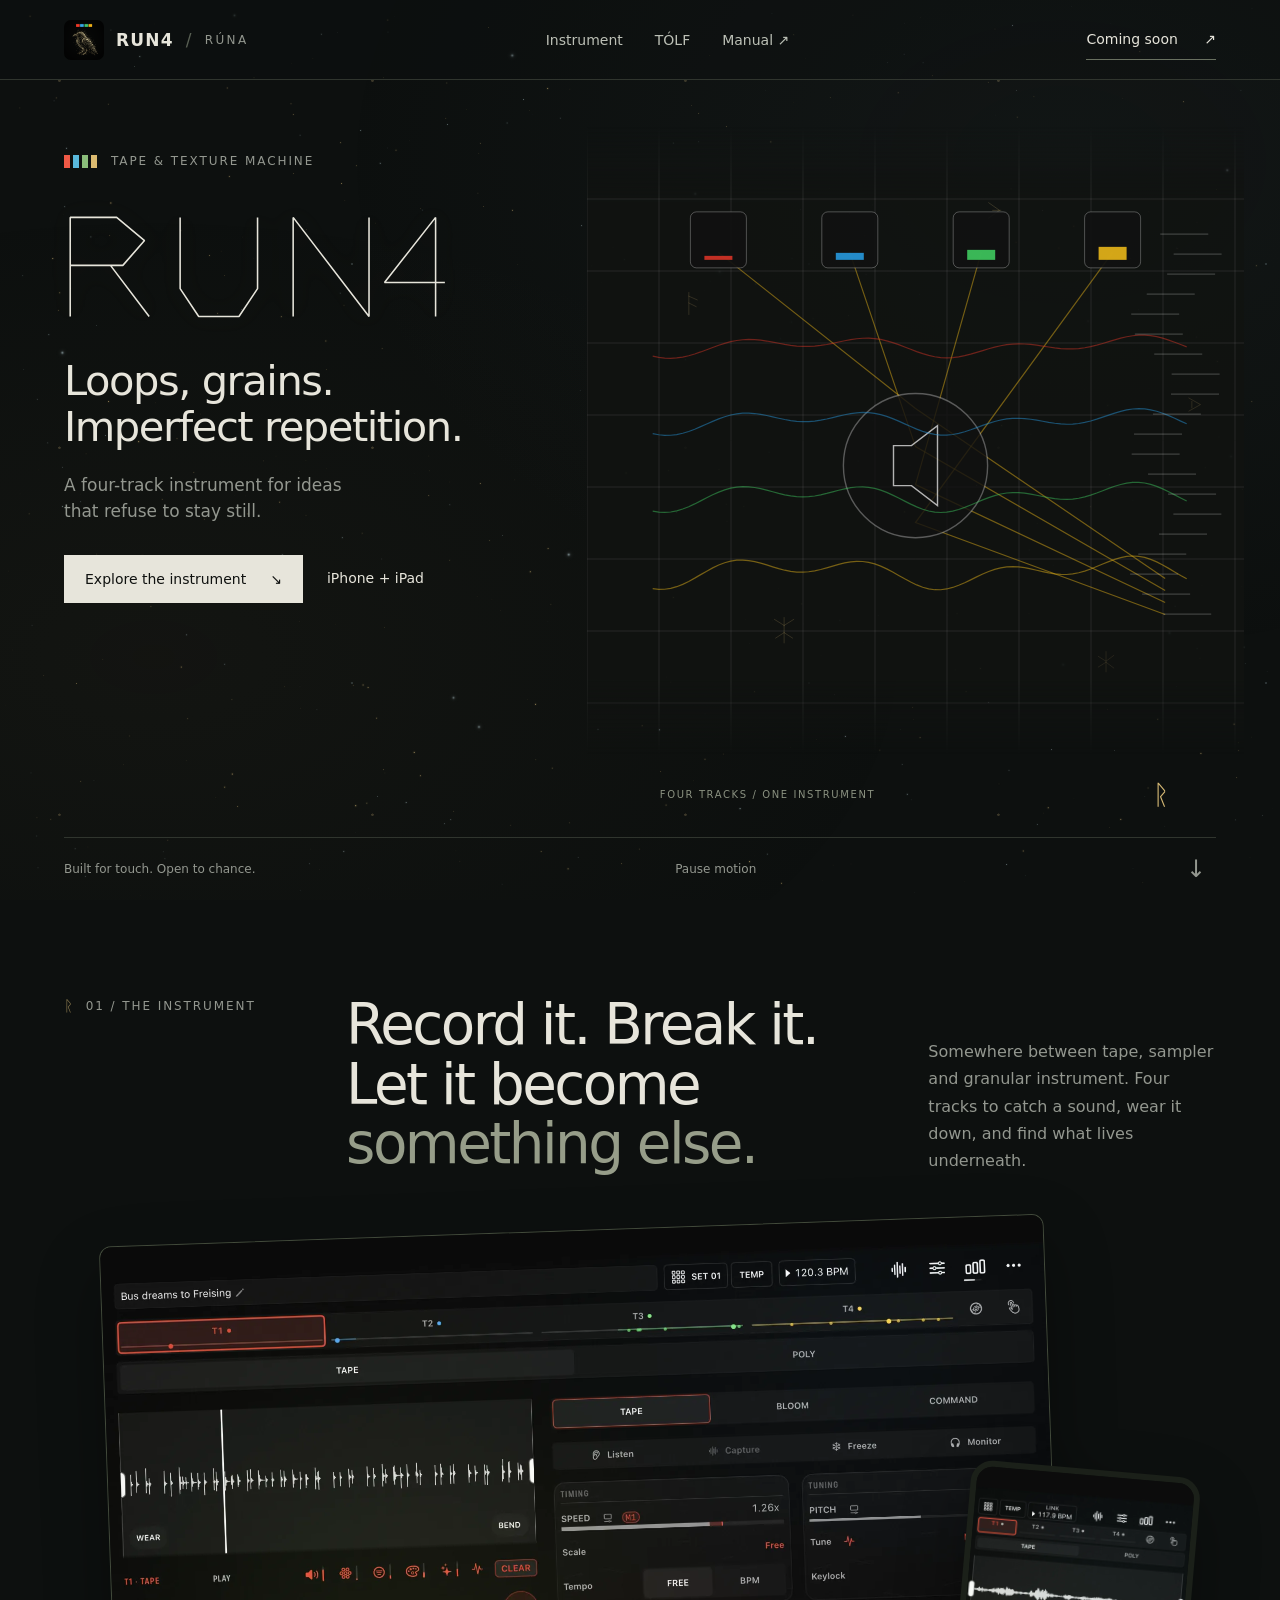
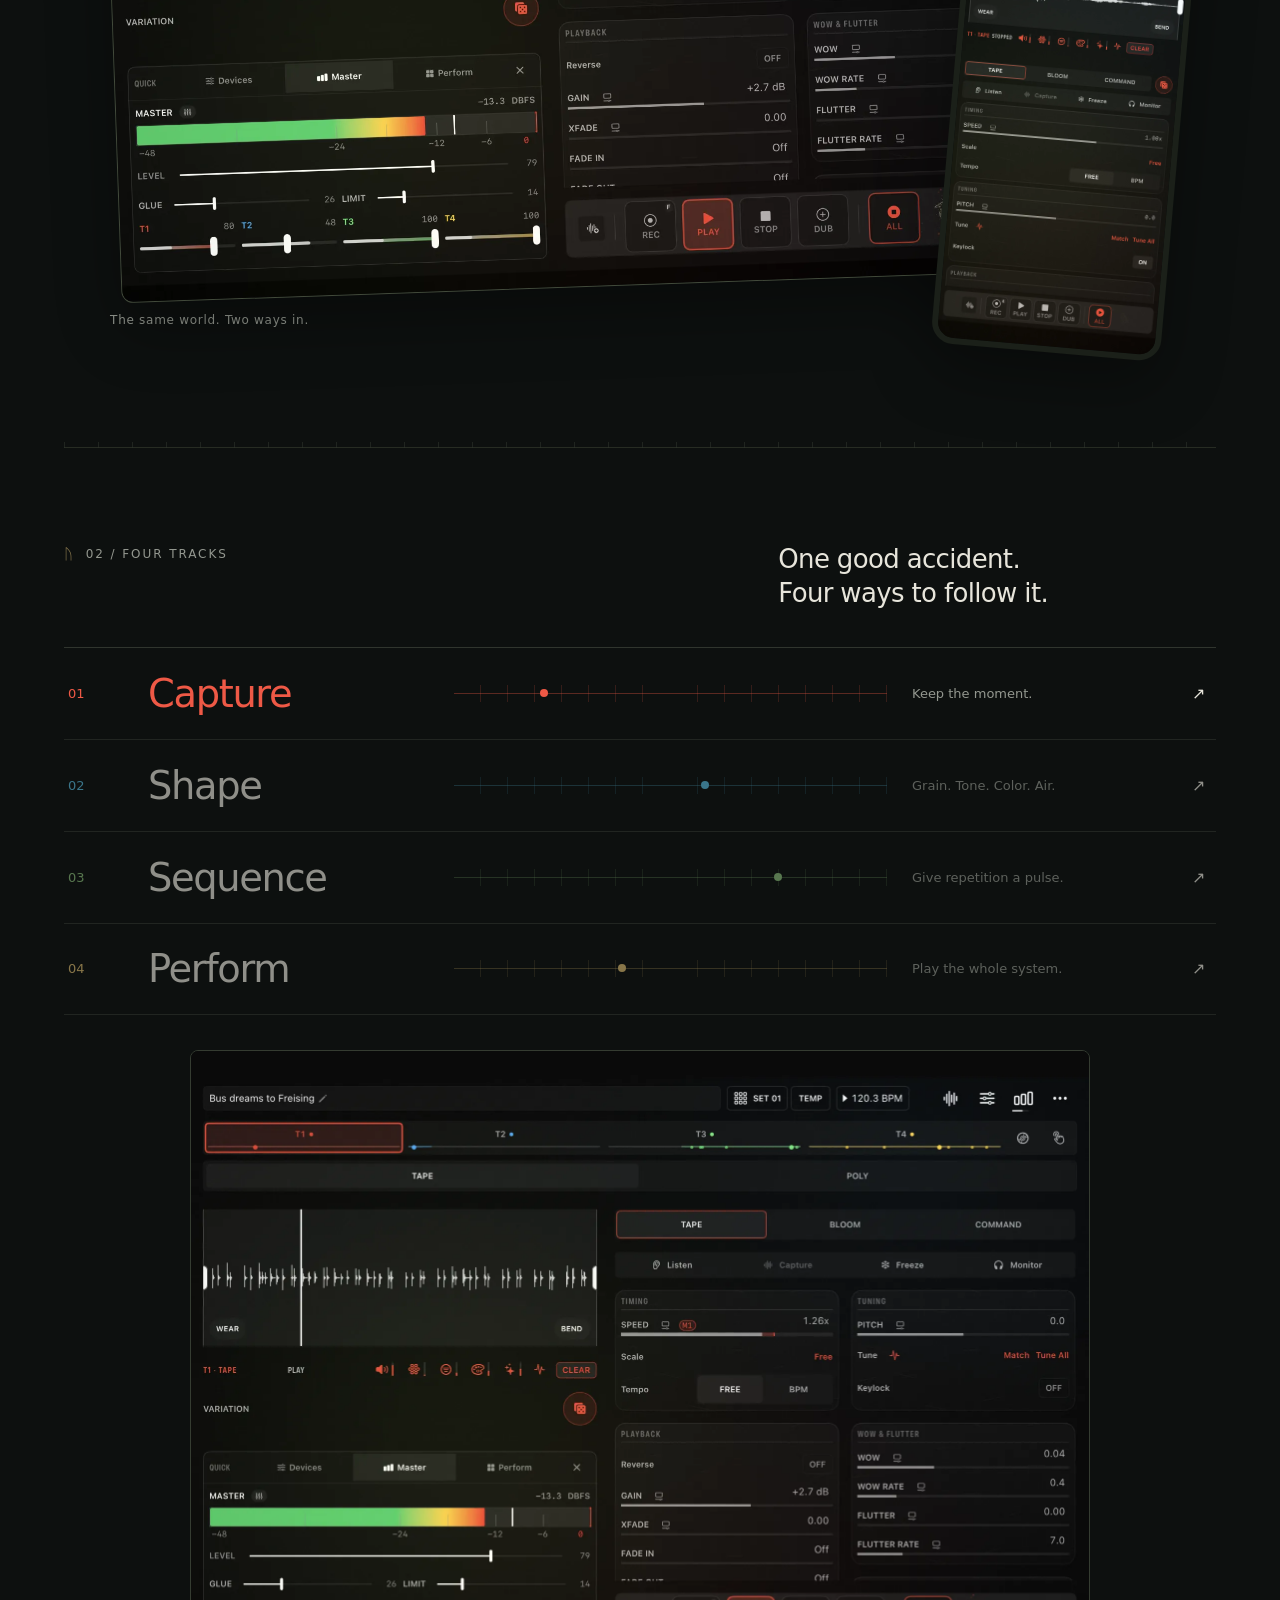
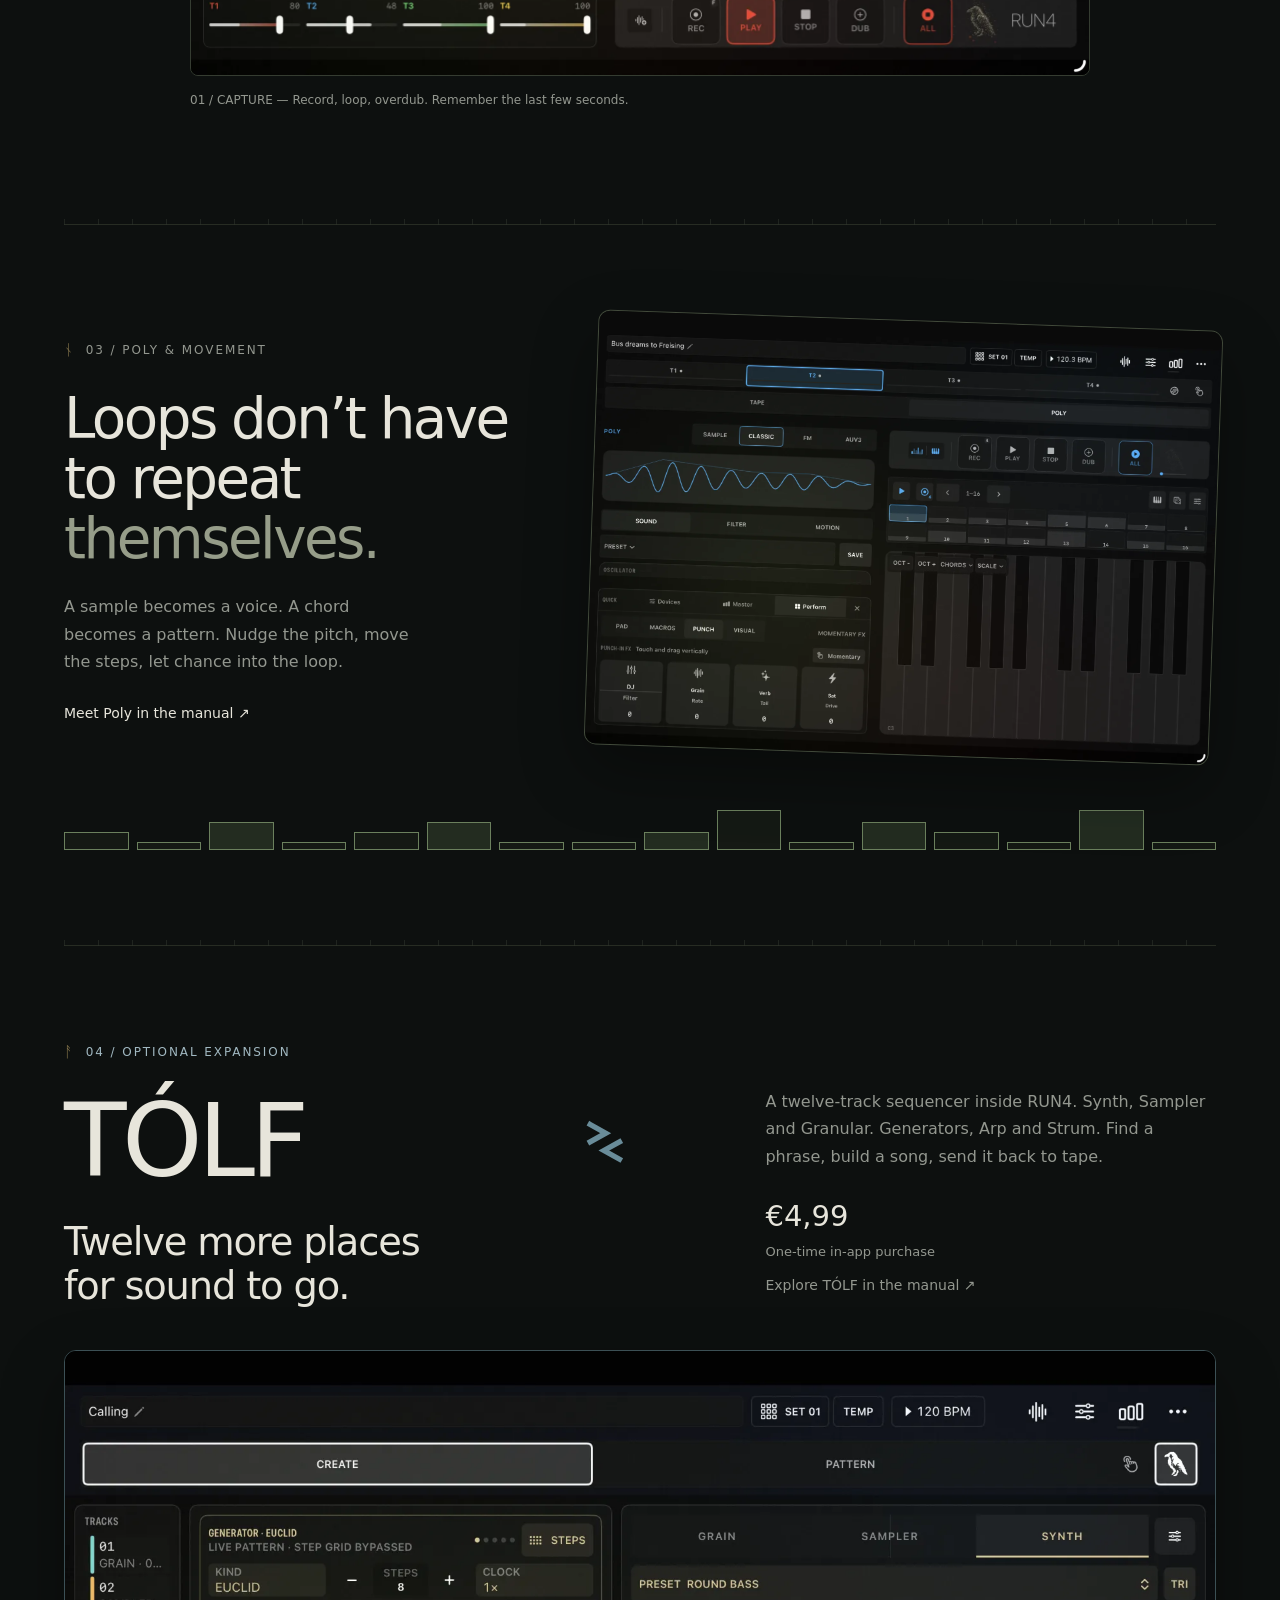
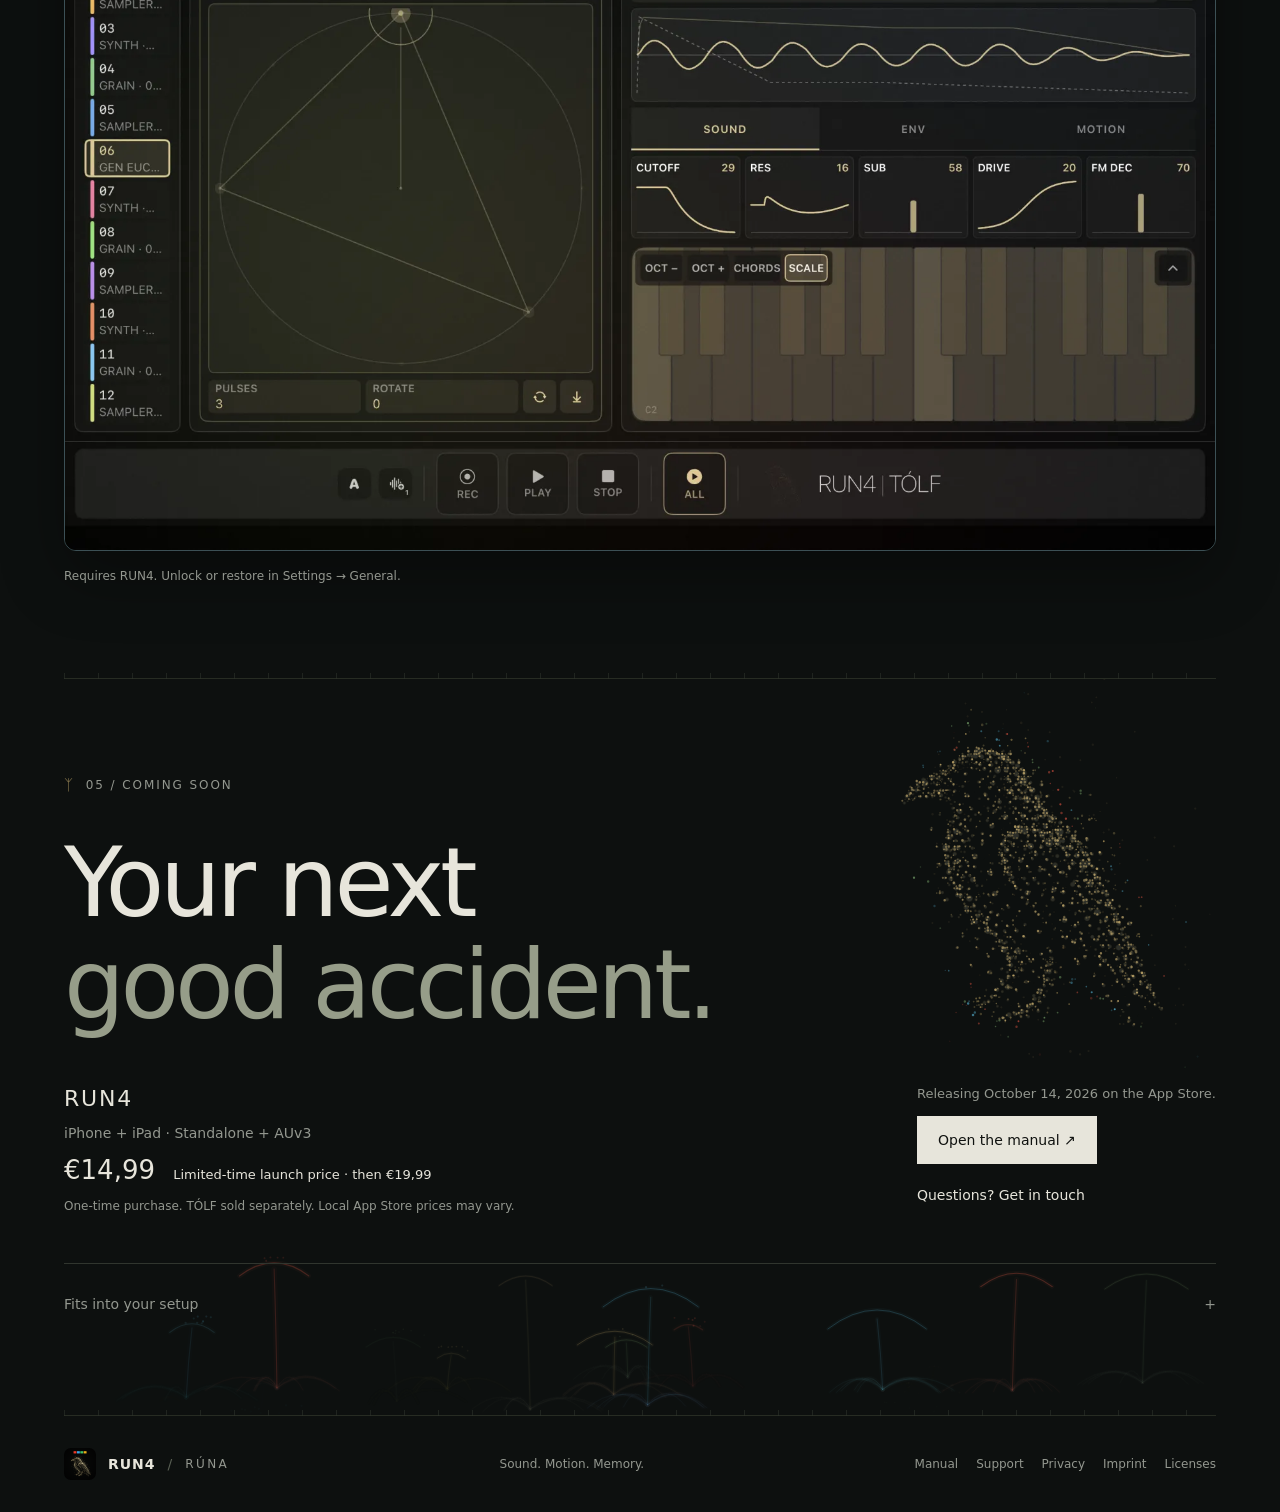
==== commit 1cff100b: "Update release date to October 14" ====
--- a/index.html
+++ b/index.html
@@ -29,6 +29,6 @@
 </div><div class="track-preview"><picture><source id="track-phone" media="(max-width: 700px)" srcset="assets/screens/iphone-tape.webp"><img id="track-image" src="assets/screens/ipad-tape.webp" width="1800" height="1251" loading="lazy" decoding="async" alt="RUN4 Tape: capture and reshape recorded sound."></picture><p id="track-caption" aria-live="polite">01 / CAPTURE — Record, loop, overdub. Remember the last few seconds.</p></div></section>
 <section class="movement section" id="movement"><div class="movement-copy"><p class="eyebrow">03 / Poly &amp; movement</p><h2>Loops don’t have<br>to repeat<br><em>themselves.</em></h2><p class="section-copy">A sample becomes a voice. A chord becomes a pattern. Nudge the pitch, move the steps, let chance into the loop.</p><a class="text-link" href="manual.html">Meet Poly in the manual ↗</a></div><figure class="movement-image device"><img src="assets/screens/ipad-poly.webp" width="1800" height="1251" alt="RUN4 Poly sequencer, keyboard and synthesizer controls on iPad." loading="lazy" decoding="async"></figure><div class="step-score" aria-hidden="true"><i></i><i></i><i></i><i></i><i></i><i></i><i></i><i></i><i></i><i></i><i></i><i></i><i></i><i></i><i></i><i></i></div></section>
 <section class="tolf section" id="tolf"><div class="tolf-heading"><p class="eyebrow">04 / Optional expansion</p><h2>TÓLF<span class="jera" aria-hidden="true"><svg viewBox="0 0 24 24" focusable="false"><path d="M4.32 2.88 L12.48 7.44 L4.32 12"/><path d="M19.68 12 L11.52 16.56 L19.68 21.12"/></svg></span></h2><p class="tolf-line">Twelve more places<br>for sound to go.</p></div><div class="tolf-copy"><p>A twelve-track sequencer inside RUN4. Synth, Sampler and Granular. Generators, Arp and Strum. Find a phrase, build a song, send it back to tape.</p><p class="tolf-price">€4,99 <span>One-time in-app purchase</span></p><a class="text-link" href="manual.html#part-tolf">Explore TÓLF in the manual ↗</a></div><figure class="tolf-screen device"><picture><source media="(max-width: 700px)" srcset="assets/screens/iphone-tolf.webp"><img src="assets/screens/ipad-tolf.webp" width="1800" height="1251" alt="TÓLF CREATE: twelve tracks, a Euclidean generator and synthesizer keyboard." loading="lazy" decoding="async"></picture></figure><p class="tolf-note">Requires RUN4. Unlock or restore in Settings → General.</p></section>
-<section class="finish section" id="store"><canvas id="grainBird" class="grain-bird" aria-hidden="true"></canvas><canvas id="mushroomCanvas" class="mushroom-field" aria-hidden="true"></canvas><p class="eyebrow">05 / Coming soon</p><h2>Your next<br><em>good accident.</em></h2><div class="finish-bottom"><div><strong class="finish-name">RUN4</strong><p>iPhone + iPad · Standalone + AUv3</p><p class="price">€14,99 <span>Limited-time launch price · then €19,99</span></p><p class="fine">One-time purchase. TÓLF sold separately. Local App Store prices may vary.</p></div><div class="finish-actions"><span class="release-note">In the making. Coming to the App Store.</span><a class="button primary" href="manual.html">Open the manual ↗</a><a class="text-link" href="support.html">Questions? Get in touch</a></div></div><details class="connections"><summary>Fits into your setup <span aria-hidden="true">+</span></summary><div><p>MIDI and Bluetooth MIDI. Ableton Link. AUv3 FX, Source and Instrument, with five stereo outputs. Host instruments and effects in the standalone app.</p><p>Keep projects with optional iCloud sync. Export a master or stems. TÓLF adds MIDI and Ableton Live Set export. File export and offline bounce are standalone features.</p><a href="manual.html">The details are in the manual ↗</a></div></details></section>
+<section class="finish section" id="store"><canvas id="grainBird" class="grain-bird" aria-hidden="true"></canvas><canvas id="mushroomCanvas" class="mushroom-field" aria-hidden="true"></canvas><p class="eyebrow">05 / Coming soon</p><h2>Your next<br><em>good accident.</em></h2><div class="finish-bottom"><div><strong class="finish-name">RUN4</strong><p>iPhone + iPad · Standalone + AUv3</p><p class="price">€14,99 <span>Limited-time launch price · then €19,99</span></p><p class="fine">One-time purchase. TÓLF sold separately. Local App Store prices may vary.</p></div><div class="finish-actions"><span class="release-note">Releasing October 14, 2026 on the App Store.</span><a class="button primary" href="manual.html">Open the manual ↗</a><a class="text-link" href="support.html">Questions? Get in touch</a></div></div><details class="connections"><summary>Fits into your setup <span aria-hidden="true">+</span></summary><div><p>MIDI and Bluetooth MIDI. Ableton Link. AUv3 FX, Source and Instrument, with five stereo outputs. Host instruments and effects in the standalone app.</p><p>Keep projects with optional iCloud sync. Export a master or stems. TÓLF adds MIDI and Ableton Live Set export. File export and offline bounce are standalone features.</p><a href="manual.html">The details are in the manual ↗</a></div></details></section>
 </main><footer><a class="brand" href="#top"><img src="assets/run4-app-icon.png" width="32" height="32" alt="">RUN4 <span class="brand-slash">/</span> <span class="runa">RÚNA</span></a><span>Sound. Motion. Memory.</span><div><a href="manual.html">Manual</a><a href="support.html">Support</a><a href="privacy.html">Privacy</a><a href="imprint.html">Imprint</a><a href="licenses.html">Licenses</a></div></footer>
 </body></html>
--- a/assets/site.css
+++ b/assets/site.css
@@ -11,7 +11,7 @@
 .tolf{display:grid;grid-template-columns:1.25fr 1fr;gap:30px 12%;--tolf:#a1b8c1}.tolf .eyebrow{color:var(--tolf)}.tolf h2{font-size:clamp(65px,8vw,120px);margin:24px 0;display:flex;justify-content:space-between;align-items:center}.tolf h2 span{font-size:.62em;font-weight:200;color:#698c99}.tolf-line{font-size:clamp(26px,3vw,40px);line-height:1.15;letter-spacing:-.03em}.tolf-copy{align-self:end;font-size:16px;line-height:1.7;color:var(--muted)}.tolf-price{color:var(--paper);font-size:29px;margin:22px 0 0}.tolf-price span{display:block;color:var(--muted);font-size:13px}.tolf-screen{grid-column:1/-1;margin-top:12px;border-color:#3c5055}.tolf-note{grid-column:1/-1;font-size:12px;color:var(--muted);margin-top:-12px}.finish h2{font-size:clamp(50px,7.5vw,110px);margin:36px 0 50px}.finish-bottom{display:flex;justify-content:space-between;gap:36px}.finish-name{font-size:22px;font-weight:400;letter-spacing:.08em}.finish-bottom p{font-size:14px;color:var(--muted);margin-top:14px}.finish-bottom .price{font-size:26px;color:var(--paper)}.price span{font-size:13px;margin-left:10px}.finish-bottom .fine{font-size:12px}.finish-actions{display:flex;flex-direction:column;align-items:start;gap:9px}.release-note{font-size:13px;color:var(--muted);margin-bottom:6px}.connections{margin-top:45px;padding-top:24px;border-top:1px solid var(--line);font-size:14px;color:var(--muted)}.connections summary{cursor:pointer;display:flex;justify-content:space-between;list-style:none;padding:8px 0}.connections summary::-webkit-details-marker{display:none}.connections[open] summary span{transform:rotate(45deg)}.connections>div{max-width:750px;line-height:1.7;padding:20px 0 0}.connections p{margin-bottom:15px}.connections a{color:var(--paper)}footer{padding:32px 5%;display:flex;justify-content:space-between;gap:25px;align-items:center;font-size:12px;color:var(--muted)}footer>div{display:flex;gap:18px}footer .brand{color:var(--paper);font-size:14px}
 @media(min-width:1600px){.navigation,.hero,main,footer{max-width:1600px;margin-left:auto;margin-right:auto}.hero{height:820px}}
 @media(max-width:1000px){.hero{min-height:650px;padding-top:62px}.hero .actions{gap:12px;flex-wrap:wrap}.section-heading{grid-template-columns:1fr 2fr}.section-heading .section-copy{grid-column:2}.section{padding:70px 0}.track-row{grid-template-columns:35px 1fr 1fr 1fr 20px;gap:15px}.movement{gap:4%}.movement h2{font-size:40px}footer>span{display:none}.nav-links{gap:20px}}
-@media(max-width:700px){.navigation{height:65px}.nav-links a:first-child{display:none}.brand .runa,.brand-slash{display:none}.nav-purchase{font-size:12px}.nav-purchase span{margin-left:8px}.nav-links{gap:17px;font-size:13px}.hero{height:auto;min-height:790px;padding:42px 6% 72px;display:flex;flex-direction:column}.hero .eyebrow{font-size:10px}h1{width:240px;margin:28px 0 22px}.hero-line{font-size:36px}.hero-description{font-size:15px;line-height:1.5}.desktop-break{display:none}.actions{margin-top:22px}.hero .text-link{font-size:12px}.button{font-size:13px;padding:13px 16px;gap:16px}.loop-object{position:relative;left:auto;right:auto;top:auto;bottom:auto;height:300px;width:116%;margin:-12px -8% -12px}.object-caption{left:17%;right:17%;bottom:8px;font-size:9px}.hero-foot{left:6%;right:6%;height:52px}.hero-foot>span{display:none}.loop-controls button{font-size:11px;min-height:44px}.section{margin:0 6%;padding:55px 0}.section-heading{display:block}.section-heading .eyebrow{margin-bottom:25px}h2{font-size:42px}.section-copy{margin-top:22px;max-width:100%;font-size:15px}.instrument-stage{margin-top:32px;padding:0 13% 30px 0}.instrument-stage .phone{width:27%;border-width:3px;border-radius:10px;right:-1%;bottom:26px}.device{border-radius:7px}.image-note{font-size:10px;margin-top:24px}.track-intro{gap:24px;margin-bottom:25px}.track-intro>p:last-child{font-size:20px;width:auto}.track-row{grid-template-columns:25px 1.3fr 1fr 15px;gap:12px;min-height:80px}.track-row strong{font-size:28px}.track-detail{display:none}.track-number{font-size:11px}.track-preview{max-width:340px}.track-preview img{aspect-ratio:900/1951;object-fit:contain}.track-preview p{font-size:11px}.movement{display:block;overflow:hidden}.movement h2{font-size:42px}.movement .text-link{margin-top:8px}.movement-image{margin:32px 2% 0;transform:rotate(2deg)}.step-score{margin-top:32px;height:30px;gap:5px}.tolf{display:block}.tolf h2{font-size:80px;margin:22px 0}.tolf-line{font-size:32px}.tolf-copy{margin:25px 0 30px;font-size:15px}.tolf-price{margin-top:16px;display:flex;align-items:baseline;gap:18px}.tolf-price span{font-size:12px}.tolf-screen{max-width:340px;margin:0 auto 22px}.tolf-screen img{aspect-ratio:900/1951;object-fit:contain}.tolf-note{font-size:11px;line-height:1.6;margin:0}.finish h2{font-size:53px;margin:28px 0 35px}.finish-bottom{display:block}.finish-bottom .price span{display:block;margin:8px 0 0;line-height:1.5}.finish-actions{margin-top:30px}.finish-bottom .fine{line-height:1.6}.connections{margin-top:28px}footer{padding:26px 6%;align-items:start}footer>div{justify-content:end;flex-wrap:wrap;max-width:245px;gap:15px}footer .brand{font-size:13px}.eyebrow{font-size:11px}}
+@media(max-width:700px){.navigation{height:65px}.nav-links a:first-child{display:none}.brand-slash{display:none}.brand{flex-wrap:wrap;column-gap:12px;row-gap:2px}.brand .runa{flex-basis:100%;padding-left:44px;font-size:9px;letter-spacing:.18em}.nav-purchase{font-size:12px}.nav-purchase span{margin-left:8px}.nav-links{gap:17px;font-size:13px}.hero{height:auto;min-height:790px;padding:42px 6% 72px;display:flex;flex-direction:column}.hero .eyebrow{font-size:10px}h1{width:240px;margin:28px 0 22px}.hero-line{font-size:36px}.hero-description{font-size:15px;line-height:1.5}.desktop-break{display:none}.actions{margin-top:22px}.hero .text-link{font-size:12px}.button{font-size:13px;padding:13px 16px;gap:16px}.loop-object{position:relative;left:auto;right:auto;top:auto;bottom:auto;height:300px;width:116%;margin:-12px -8% -12px}.object-caption{left:17%;right:17%;bottom:8px;font-size:9px}.hero-foot{left:6%;right:6%;height:52px}.hero-foot>span{display:none}.loop-controls button{font-size:11px;min-height:44px}.section{margin:0 6%;padding:55px 0}.section-heading{display:block}.section-heading .eyebrow{margin-bottom:25px}h2{font-size:42px}.section-copy{margin-top:22px;max-width:100%;font-size:15px}.instrument-stage{margin-top:32px;padding:0 13% 30px 0}.instrument-stage .phone{width:27%;border-width:3px;border-radius:10px;right:-1%;bottom:26px}.device{border-radius:7px}.image-note{font-size:10px;margin-top:24px}.track-intro{gap:24px;margin-bottom:25px}.track-intro>p:last-child{font-size:20px;width:auto}.track-row{grid-template-columns:25px 1.3fr 1fr 15px;gap:12px;min-height:80px}.track-row strong{font-size:28px}.track-detail{display:none}.track-number{font-size:11px}.track-preview{max-width:340px}.track-preview img{aspect-ratio:900/1951;object-fit:contain}.track-preview p{font-size:11px}.movement{display:block;overflow:hidden}.movement h2{font-size:42px}.movement .text-link{margin-top:8px}.movement-image{margin:32px 2% 0;transform:rotate(2deg)}.step-score{margin-top:32px;height:30px;gap:5px}.tolf{display:block}.tolf h2{font-size:80px;margin:22px 0}.tolf-line{font-size:32px}.tolf-copy{margin:25px 0 30px;font-size:15px}.tolf-price{margin-top:16px;display:flex;align-items:baseline;gap:18px}.tolf-price span{font-size:12px}.tolf-screen{max-width:340px;margin:0 auto 22px}.tolf-screen img{aspect-ratio:900/1951;object-fit:contain}.tolf-note{font-size:11px;line-height:1.6;margin:0}.finish h2{font-size:53px;margin:28px 0 35px}.finish-bottom{display:block}.finish-bottom .price span{display:block;margin:8px 0 0;line-height:1.5}.finish-actions{margin-top:30px}.finish-bottom .fine{line-height:1.6}.connections{margin-top:28px}footer{padding:26px 6%;align-items:start}footer>div{justify-content:end;flex-wrap:wrap;max-width:245px;gap:15px}footer .brand{font-size:13px}.eyebrow{font-size:11px}}
 @media(prefers-reduced-motion:reduce){html{scroll-behavior:auto}*,*:before,*:after{animation:none!important;transition:none!important}}
 
 .finish{position:relative;isolation:isolate}.finish h2{position:relative}.navigation .brand img{width:40px;height:40px}
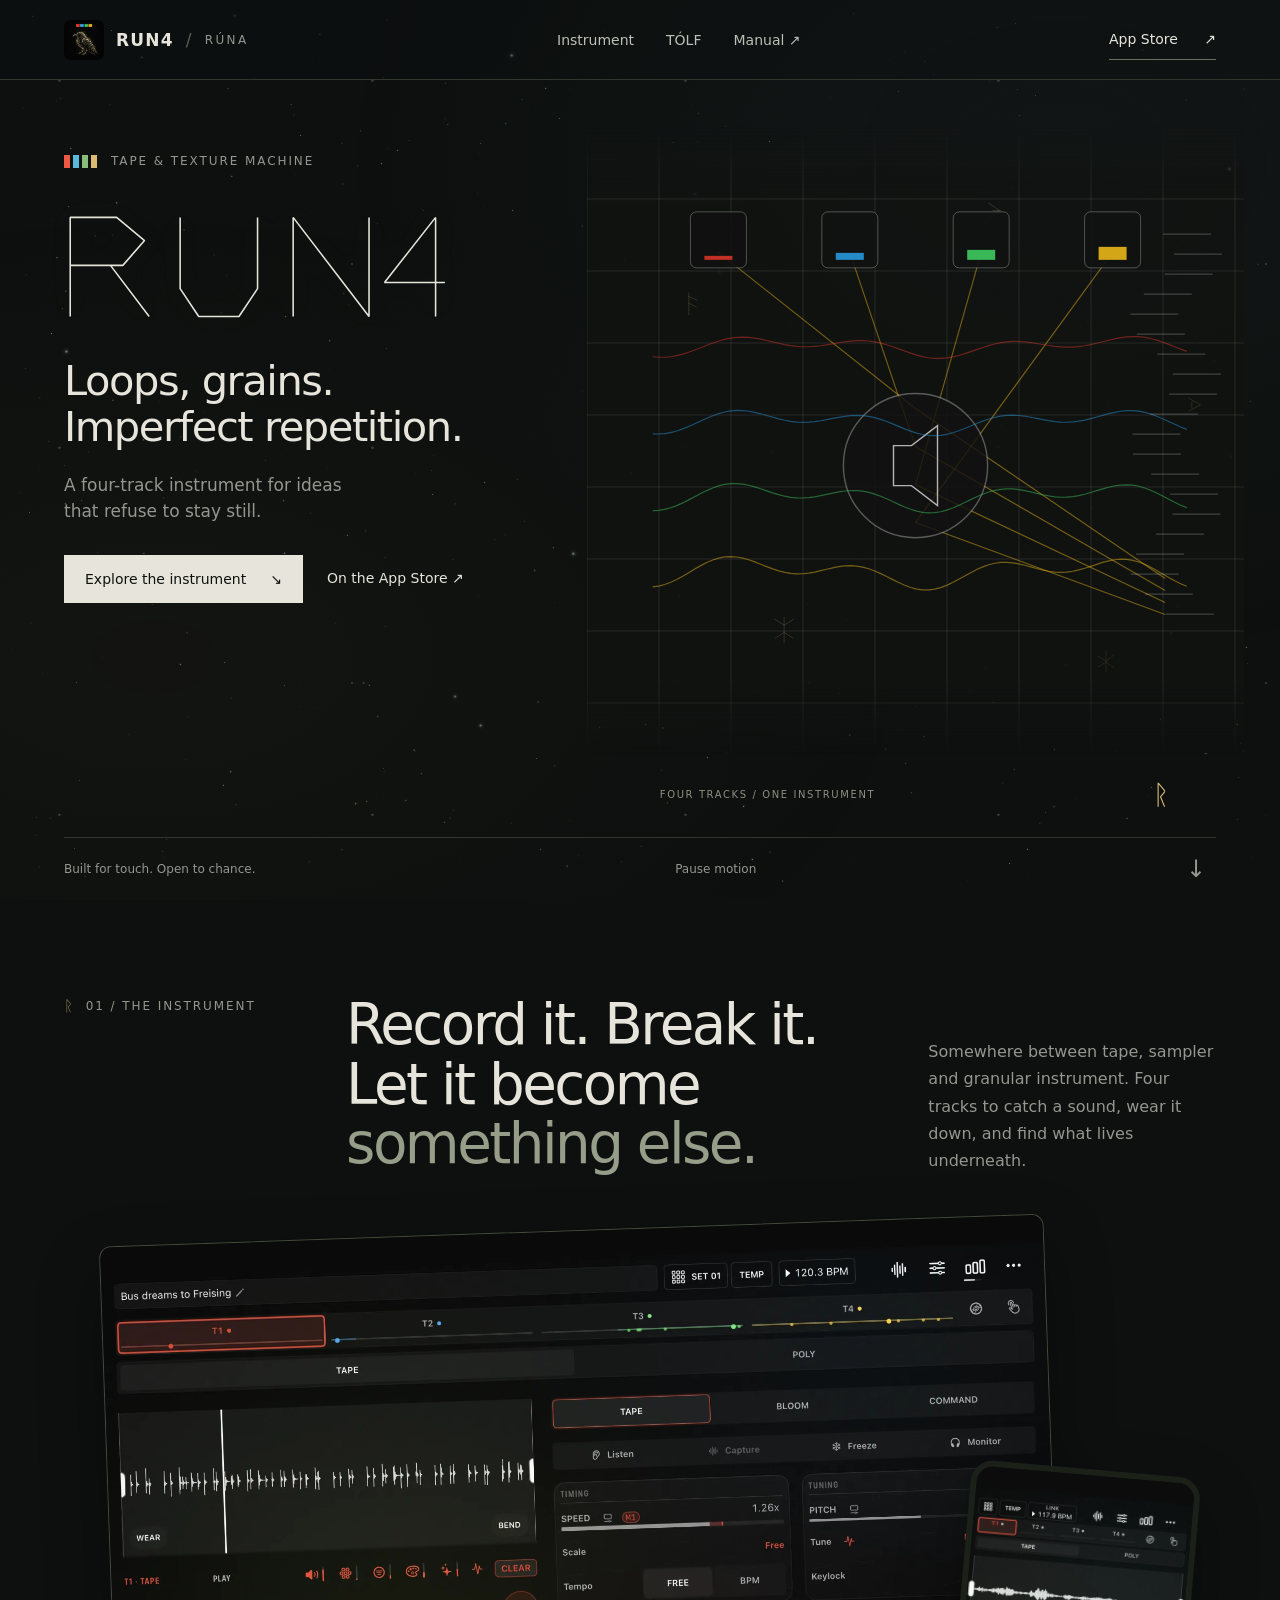
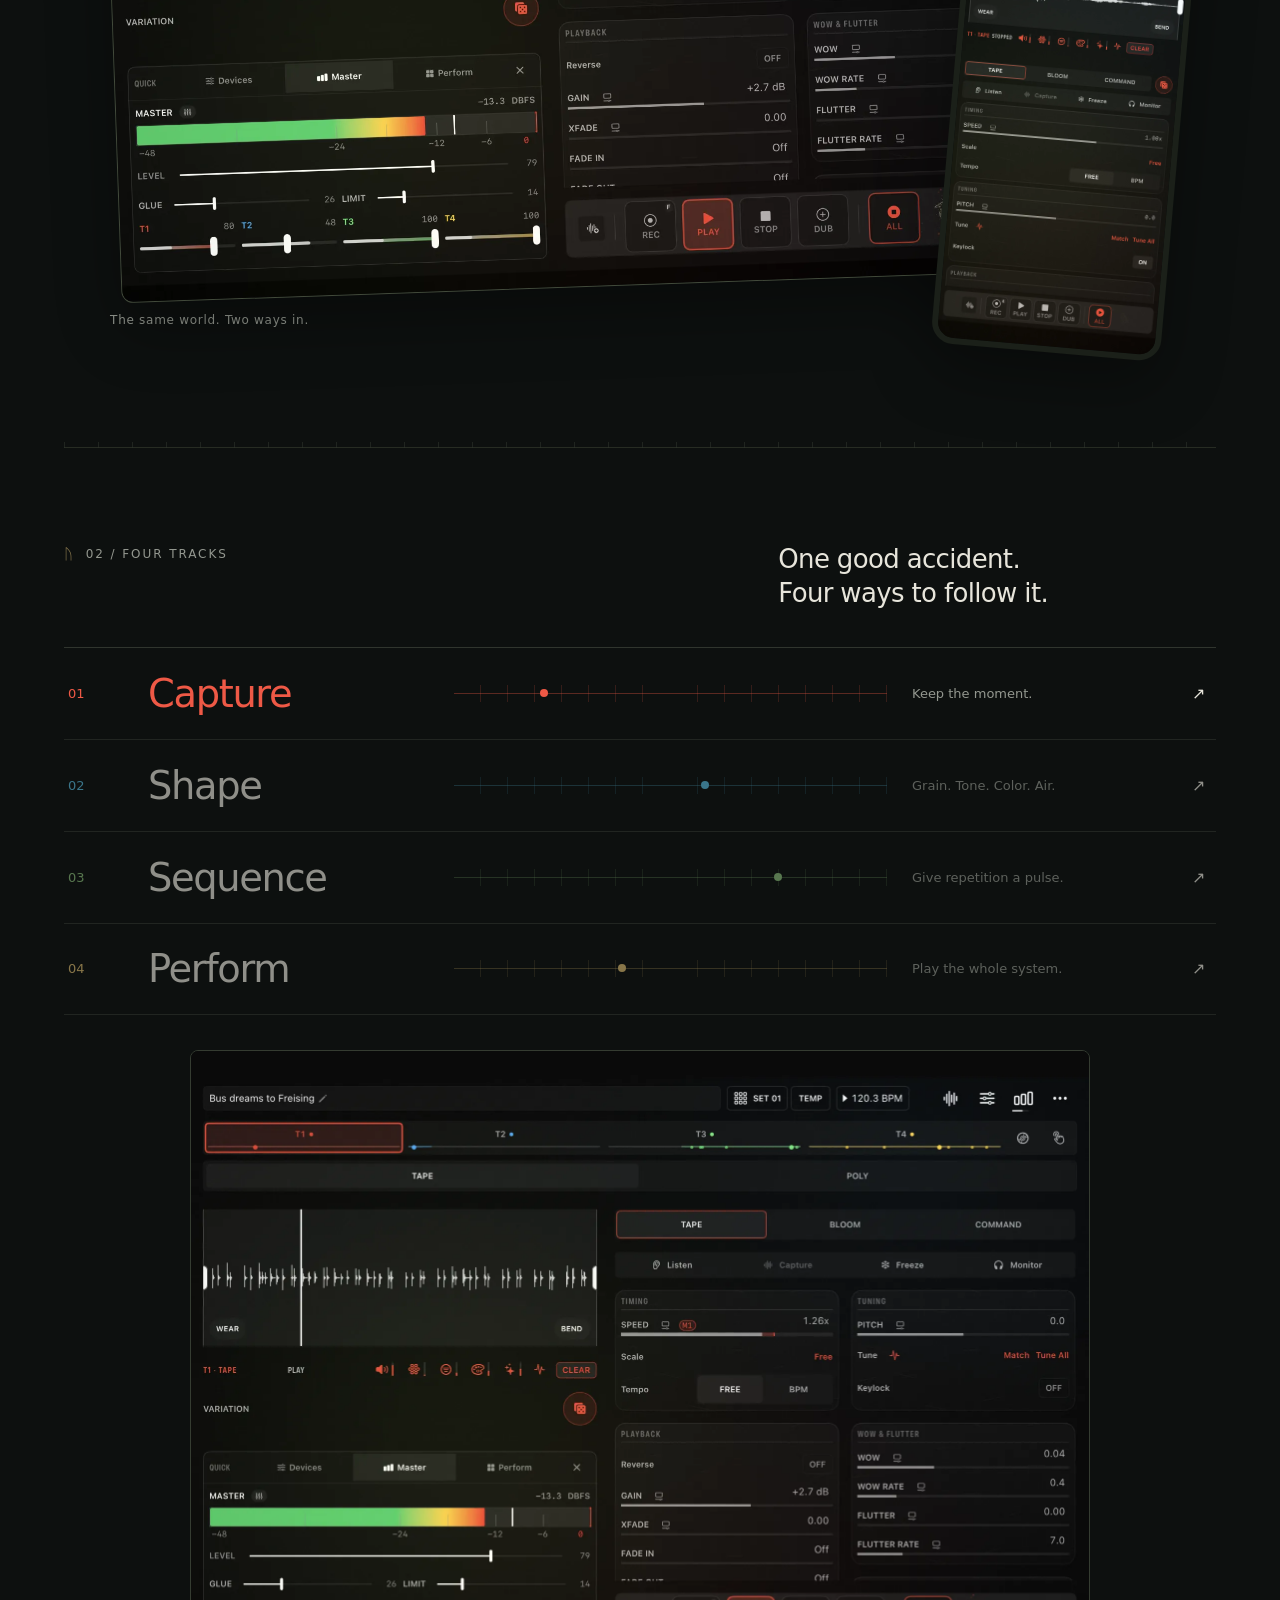
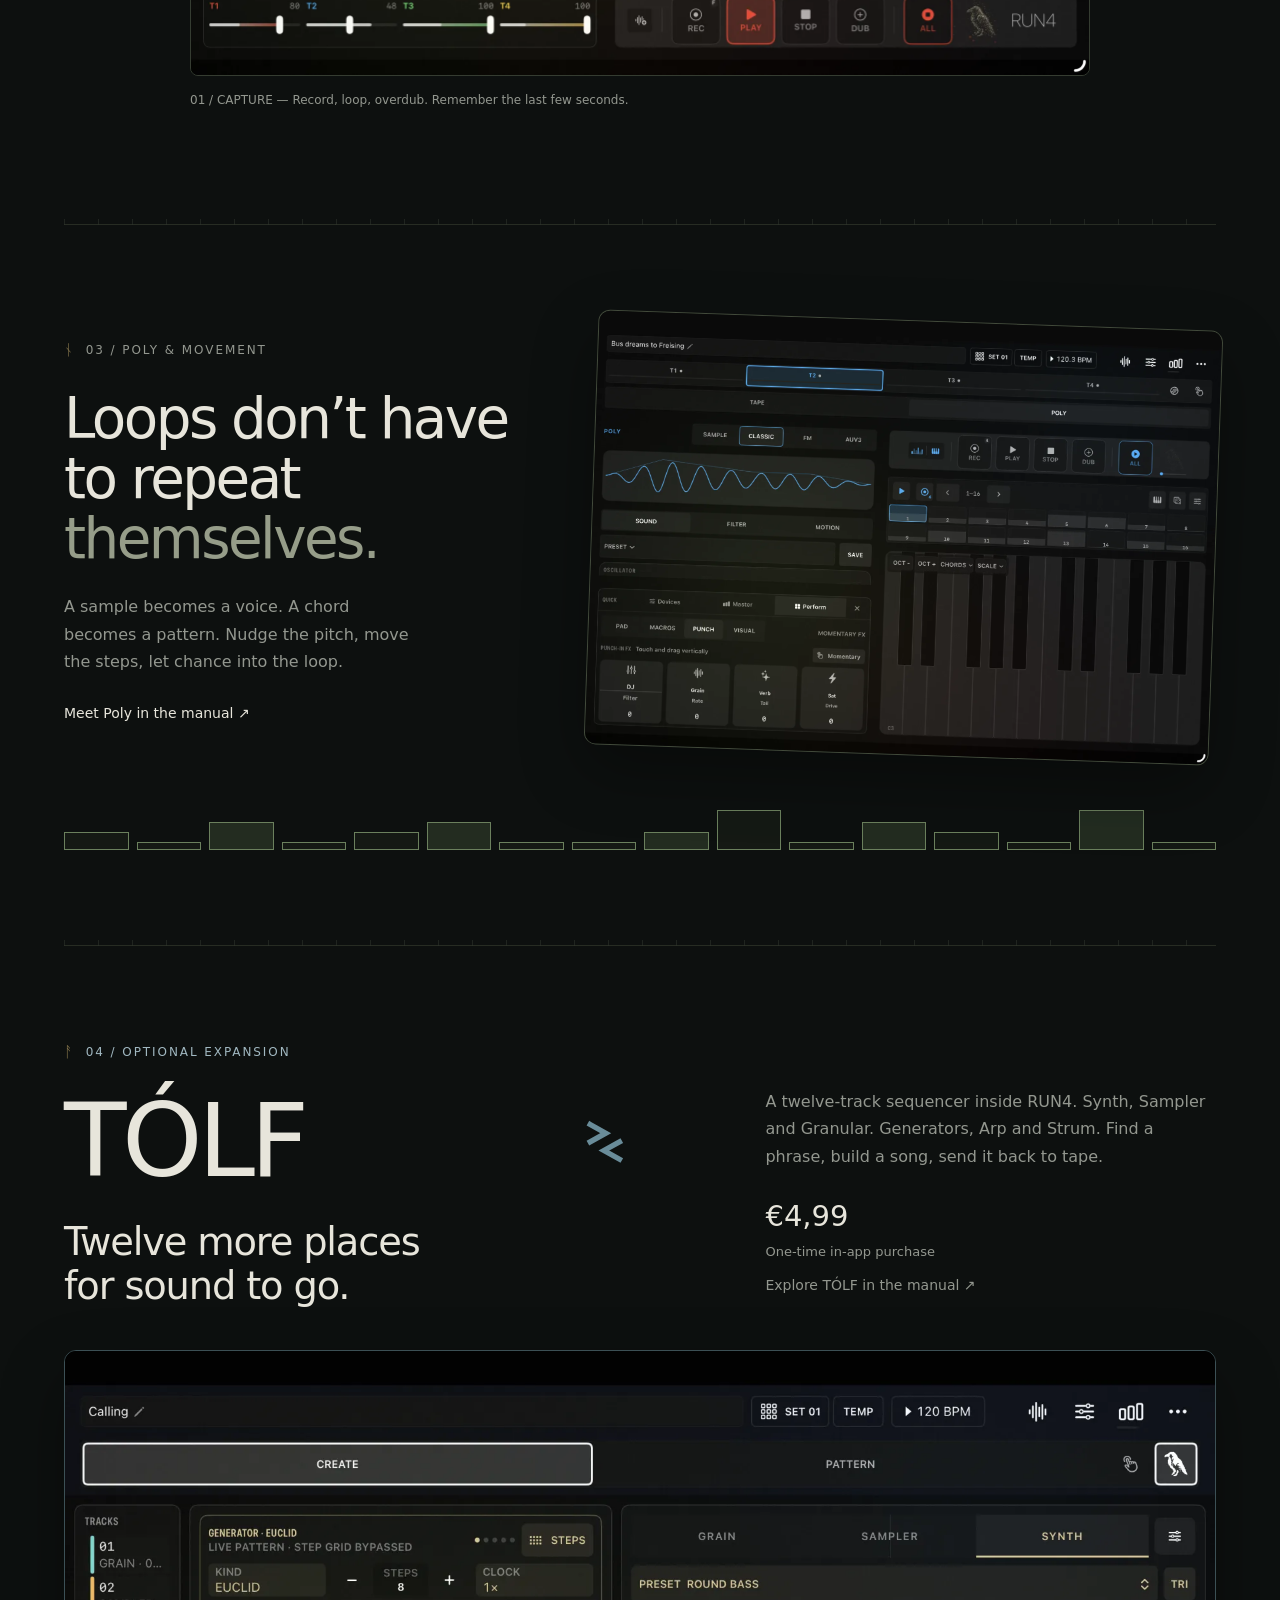
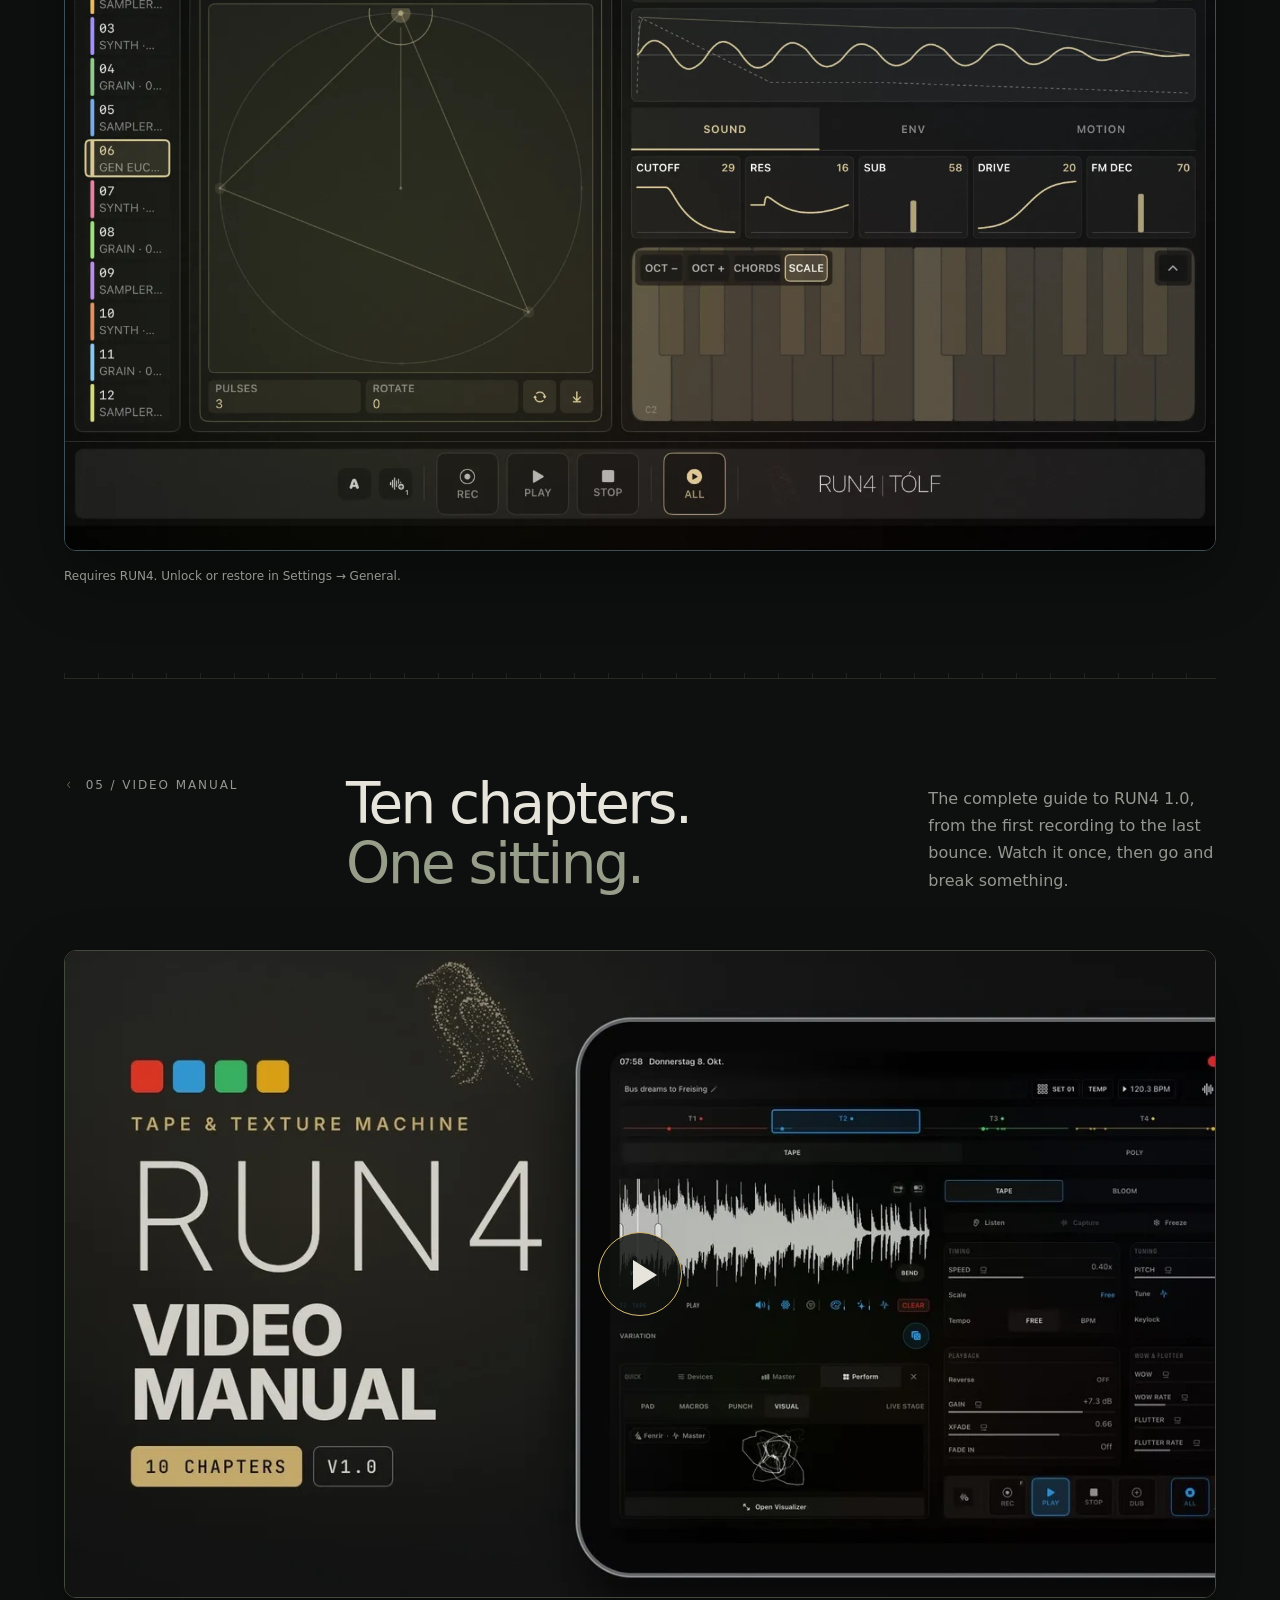
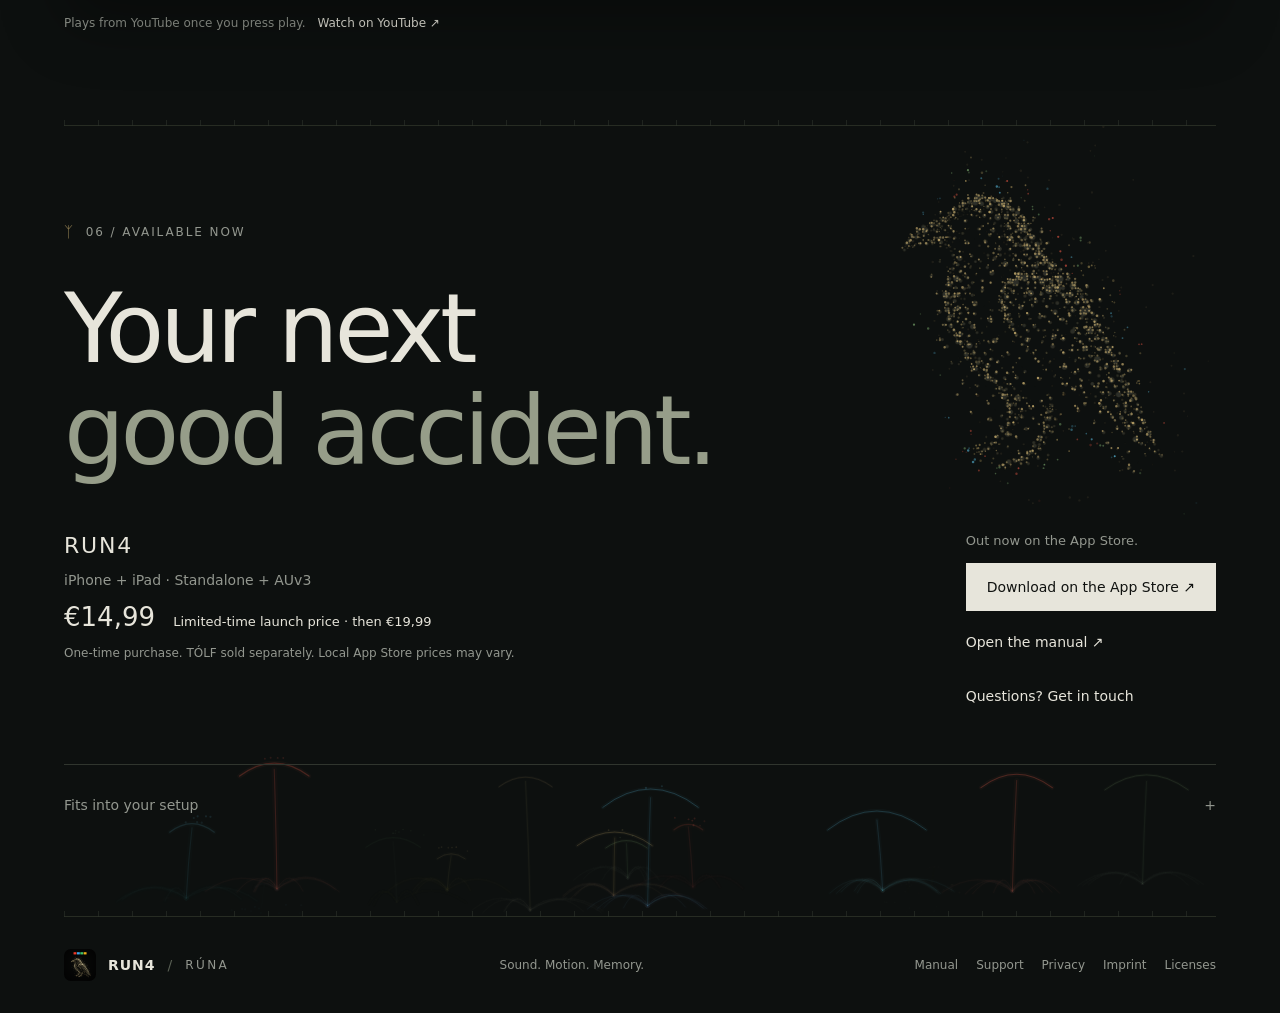
==== commit 8780f51f: "Link the App Store and add the video manual RUN4 is out: nav, hero and finish now point to the App S" ====
--- a/index.html
+++ b/index.html
@@ -2,19 +2,19 @@
 <html lang="en">
 <head>
 <meta charset="utf-8"><meta name="viewport" content="width=device-width, initial-scale=1">
-<meta name="description" content="RUN4. A four-track instrument for loops, grains and ideas that refuse to stay still. Coming to iPhone and iPad, standalone and AUv3. With the optional TÓLF twelve-track sequencer.">
+<meta name="description" content="RUN4. A four-track instrument for loops, grains and ideas that refuse to stay still. Now on the App Store for iPhone and iPad, standalone and AUv3. With the optional TÓLF twelve-track sequencer.">
 <meta name="theme-color" content="#101210"><title>RUN4 — Loops, grains, imperfect repetition.</title>
 <link rel="icon" href="assets/run4-app-icon.png"><link rel="stylesheet" href="assets/site.css"><script type="module" src="assets/site.js"></script>
 </head>
 <body>
 <canvas id="grain-sky" aria-hidden="true"></canvas>
 <a class="skip" href="#instrument">Skip to the instrument</a>
-<nav class="navigation" aria-label="Main navigation"><a class="brand" href="#top"><img src="assets/run4-app-icon.png" width="32" height="32" alt="">RUN4<span class="brand-slash">/</span><span class="runa">RÚNA</span></a><div class="nav-links"><a href="#instrument">Instrument</a><a href="#tolf">TÓLF</a><a href="manual.html">Manual ↗</a></div><a class="nav-purchase" href="#store">Coming soon <span aria-hidden="true">↗</span></a></nav>
+<nav class="navigation" aria-label="Main navigation"><a class="brand" href="#top"><img src="assets/run4-app-icon.png" width="32" height="32" alt="">RUN4<span class="brand-slash">/</span><span class="runa">RÚNA</span></a><div class="nav-links"><a href="#instrument">Instrument</a><a href="#tolf">TÓLF</a><a href="manual.html">Manual ↗</a></div><a class="nav-purchase" href="https://apps.apple.com/app/run4-tape-texture-machine/id6789147144" rel="noopener">App Store <span aria-hidden="true">↗</span></a></nav>
 <header class="hero" id="top">
 <div class="hero-copy"><p class="eyebrow"><span class="four-marks" aria-hidden="true"><i></i><i></i><i></i><i></i></span>Tape &amp; texture machine</p>
 <h1 aria-label="RUN4"><svg viewBox="0 0 248 78" aria-hidden="true"><path d="M4 72 L4 8 L34 8 L52 23 L38 39 L4 39 M30 39 L55 72 M75 8 L75 54 L87 72 L113 72 L125 54 L125 8 M148 72 L148 8 L197 72 L197 8 M240 72 L240 8 L207 50 L246 50"/></svg></h1>
 <p class="hero-line">Loops, grains.<br>Imperfect repetition.</p><p class="hero-description">A four-track instrument for ideas<br class="desktop-break"> that refuse to stay still.</p>
-<div class="actions"><a class="button primary" href="#instrument">Explore the instrument <span aria-hidden="true">↘</span></a><a class="text-link" href="#store">iPhone + iPad</a></div></div>
+<div class="actions"><a class="button primary" href="#instrument">Explore the instrument <span aria-hidden="true">↘</span></a><a class="text-link" href="https://apps.apple.com/app/run4-tape-texture-machine/id6789147144" rel="noopener">On the App Store ↗</a></div></div>
 <div class="loop-object" id="loop-object" role="img" aria-label="Four coloured signal paths flowing through the RUN4 instrument."><canvas id="heroCanvas" class="hero-canvas" aria-hidden="true"></canvas><div class="object-caption" aria-hidden="true"><span>FOUR TRACKS / ONE INSTRUMENT</span><span>ᚱ</span></div></div>
 <div class="hero-foot"><span>Built for touch. Open to chance.</span><div class="loop-controls" aria-label="Intro animation control"><button id="motion" type="button" aria-pressed="false">Pause motion</button></div><a href="#instrument" aria-label="Scroll to the instrument">↓</a></div>
 </header>
@@ -29,6 +29,7 @@
 </div><div class="track-preview"><picture><source id="track-phone" media="(max-width: 700px)" srcset="assets/screens/iphone-tape.webp"><img id="track-image" src="assets/screens/ipad-tape.webp" width="1800" height="1251" loading="lazy" decoding="async" alt="RUN4 Tape: capture and reshape recorded sound."></picture><p id="track-caption" aria-live="polite">01 / CAPTURE — Record, loop, overdub. Remember the last few seconds.</p></div></section>
 <section class="movement section" id="movement"><div class="movement-copy"><p class="eyebrow">03 / Poly &amp; movement</p><h2>Loops don’t have<br>to repeat<br><em>themselves.</em></h2><p class="section-copy">A sample becomes a voice. A chord becomes a pattern. Nudge the pitch, move the steps, let chance into the loop.</p><a class="text-link" href="manual.html">Meet Poly in the manual ↗</a></div><figure class="movement-image device"><img src="assets/screens/ipad-poly.webp" width="1800" height="1251" alt="RUN4 Poly sequencer, keyboard and synthesizer controls on iPad." loading="lazy" decoding="async"></figure><div class="step-score" aria-hidden="true"><i></i><i></i><i></i><i></i><i></i><i></i><i></i><i></i><i></i><i></i><i></i><i></i><i></i><i></i><i></i><i></i></div></section>
 <section class="tolf section" id="tolf"><div class="tolf-heading"><p class="eyebrow">04 / Optional expansion</p><h2>TÓLF<span class="jera" aria-hidden="true"><svg viewBox="0 0 24 24" focusable="false"><path d="M4.32 2.88 L12.48 7.44 L4.32 12"/><path d="M19.68 12 L11.52 16.56 L19.68 21.12"/></svg></span></h2><p class="tolf-line">Twelve more places<br>for sound to go.</p></div><div class="tolf-copy"><p>A twelve-track sequencer inside RUN4. Synth, Sampler and Granular. Generators, Arp and Strum. Find a phrase, build a song, send it back to tape.</p><p class="tolf-price">€4,99 <span>One-time in-app purchase</span></p><a class="text-link" href="manual.html#part-tolf">Explore TÓLF in the manual ↗</a></div><figure class="tolf-screen device"><picture><source media="(max-width: 700px)" srcset="assets/screens/iphone-tolf.webp"><img src="assets/screens/ipad-tolf.webp" width="1800" height="1251" alt="TÓLF CREATE: twelve tracks, a Euclidean generator and synthesizer keyboard." loading="lazy" decoding="async"></picture></figure><p class="tolf-note">Requires RUN4. Unlock or restore in Settings → General.</p></section>
-<section class="finish section" id="store"><canvas id="grainBird" class="grain-bird" aria-hidden="true"></canvas><canvas id="mushroomCanvas" class="mushroom-field" aria-hidden="true"></canvas><p class="eyebrow">05 / Coming soon</p><h2>Your next<br><em>good accident.</em></h2><div class="finish-bottom"><div><strong class="finish-name">RUN4</strong><p>iPhone + iPad · Standalone + AUv3</p><p class="price">€14,99 <span>Limited-time launch price · then €19,99</span></p><p class="fine">One-time purchase. TÓLF sold separately. Local App Store prices may vary.</p></div><div class="finish-actions"><span class="release-note">Releasing October 14, 2026 on the App Store.</span><a class="button primary" href="manual.html">Open the manual ↗</a><a class="text-link" href="support.html">Questions? Get in touch</a></div></div><details class="connections"><summary>Fits into your setup <span aria-hidden="true">+</span></summary><div><p>MIDI and Bluetooth MIDI. Ableton Link. AUv3 FX, Source and Instrument, with five stereo outputs. Host instruments and effects in the standalone app.</p><p>Keep projects with optional iCloud sync. Export a master or stems. TÓLF adds MIDI and Ableton Live Set export. File export and offline bounce are standalone features.</p><a href="manual.html">The details are in the manual ↗</a></div></details></section>
+<section class="video section" id="video"><div class="video-heading"><p class="eyebrow">05 / Video manual</p><h2>Ten chapters.<br><em>One sitting.</em></h2><p class="section-copy">The complete guide to RUN4 1.0, from the first recording to the last bounce. Watch it once, then go and break something.</p></div><div class="video-frame device" id="video-frame"><button class="video-play" type="button" data-video="_GABG0-pmQE" aria-label="Play the RUN4 video manual (loads YouTube)"><img src="assets/screens/video-manual.webp" width="1280" height="720" alt="" loading="lazy" decoding="async"><span class="video-play-icon" aria-hidden="true"></span></button></div><p class="video-note">Plays from YouTube once you press play. <a href="https://www.youtube.com/watch?v=_GABG0-pmQE" rel="noopener">Watch on YouTube ↗</a></p></section>
+<section class="finish section" id="store"><canvas id="grainBird" class="grain-bird" aria-hidden="true"></canvas><canvas id="mushroomCanvas" class="mushroom-field" aria-hidden="true"></canvas><p class="eyebrow">06 / Available now</p><h2>Your next<br><em>good accident.</em></h2><div class="finish-bottom"><div><strong class="finish-name">RUN4</strong><p>iPhone + iPad · Standalone + AUv3</p><p class="price">€14,99 <span>Limited-time launch price · then €19,99</span></p><p class="fine">One-time purchase. TÓLF sold separately. Local App Store prices may vary.</p></div><div class="finish-actions"><span class="release-note">Out now on the App Store.</span><a class="button primary" href="https://apps.apple.com/app/run4-tape-texture-machine/id6789147144" rel="noopener">Download on the App Store ↗</a><a class="text-link" href="manual.html">Open the manual ↗</a><a class="text-link" href="support.html">Questions? Get in touch</a></div></div><details class="connections"><summary>Fits into your setup <span aria-hidden="true">+</span></summary><div><p>MIDI and Bluetooth MIDI. Ableton Link. AUv3 FX, Source and Instrument, with five stereo outputs. Host instruments and effects in the standalone app.</p><p>Keep projects with optional iCloud sync. Export a master or stems. TÓLF adds MIDI and Ableton Live Set export. File export and offline bounce are standalone features.</p><a href="manual.html">The details are in the manual ↗</a></div></details></section>
 </main><footer><a class="brand" href="#top"><img src="assets/run4-app-icon.png" width="32" height="32" alt="">RUN4 <span class="brand-slash">/</span> <span class="runa">RÚNA</span></a><span>Sound. Motion. Memory.</span><div><a href="manual.html">Manual</a><a href="support.html">Support</a><a href="privacy.html">Privacy</a><a href="imprint.html">Imprint</a><a href="licenses.html">Licenses</a></div></footer>
 </body></html>
--- a/assets/site.css
+++ b/assets/site.css
@@ -58,3 +58,14 @@
 .hero-copy{max-width:100%}
 h1 svg{filter:drop-shadow(0 0 12px #dbc48618)}
 .section{border-bottom-color:#42483980}
+
+/* ---- Video manual: a local poster, YouTube only loads after a press ---- */
+#video .eyebrow::before{content:"ᚲ"}
+.video-heading{display:grid;grid-template-columns:1fr 2.2fr 1.15fr;gap:32px;align-items:start}.video-heading .section-copy{align-self:end}
+.video-frame{position:relative;margin-top:56px;aspect-ratio:16/9}.video-frame iframe,.video-play{position:absolute;inset:0;width:100%;height:100%;border:0}
+.video-play{padding:0;background:#0a0d0b}.video-play img{width:100%;height:100%;object-fit:cover;opacity:.9;transition:opacity .2s}.video-play:hover img{opacity:1}
+.video-play-icon{position:absolute;left:50%;top:50%;width:84px;height:84px;margin:-42px 0 0 -42px;border-radius:50%;background:#101210cc;border:1px solid var(--amber);transition:background .2s}.video-play-icon:before{content:"";position:absolute;left:34px;top:27px;border-style:solid;border-width:15px 0 15px 24px;border-color:transparent transparent transparent var(--paper)}
+.video-play:hover .video-play-icon{background:var(--amber)}.video-play:hover .video-play-icon:before{border-left-color:var(--bg)}
+.video-note{margin-top:18px;font-size:12px;color:var(--muted)}.video-note a{color:var(--paper);margin-left:8px}.video-note a:hover{color:var(--amber)}
+@media(max-width:1000px){.video-heading{grid-template-columns:1fr 2fr}.video-heading .section-copy{grid-column:2}}
+@media(max-width:700px){.video-heading{display:block}.video-heading .eyebrow{margin-bottom:25px}.video-frame{margin-top:32px}.video-play-icon{width:62px;height:62px;margin:-31px 0 0 -31px}.video-play-icon:before{left:25px;top:20px;border-width:11px 0 11px 18px}.video-note{font-size:11px;line-height:1.6}}
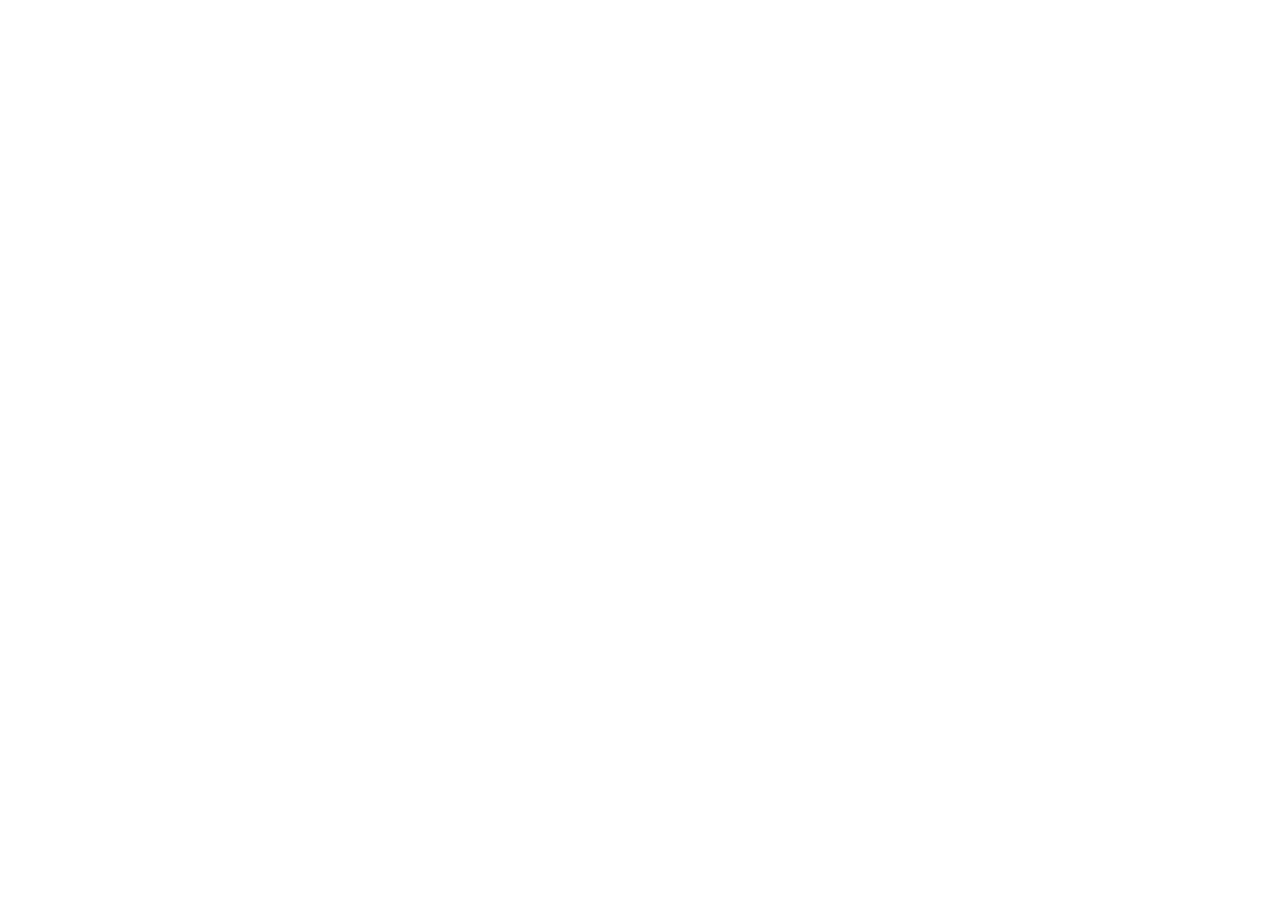
==== commit e6dd9ee1: "Redirect marketing pages to eugenschott.de" ====
--- a/index.html
+++ b/index.html
@@ -1,35 +1 @@
-<!doctype html>
-<html lang="en">
-<head>
-<meta charset="utf-8"><meta name="viewport" content="width=device-width, initial-scale=1">
-<meta name="description" content="RUN4. A four-track instrument for loops, grains and ideas that refuse to stay still. Now on the App Store for iPhone and iPad, standalone and AUv3. With the optional TÓLF twelve-track sequencer.">
-<meta name="theme-color" content="#101210"><title>RUN4 — Loops, grains, imperfect repetition.</title>
-<link rel="icon" href="assets/run4-app-icon.png"><link rel="stylesheet" href="assets/site.css"><script type="module" src="assets/site.js"></script>
-</head>
-<body>
-<canvas id="grain-sky" aria-hidden="true"></canvas>
-<a class="skip" href="#instrument">Skip to the instrument</a>
-<nav class="navigation" aria-label="Main navigation"><a class="brand" href="#top"><img src="assets/run4-app-icon.png" width="32" height="32" alt="">RUN4<span class="brand-slash">/</span><span class="runa">RÚNA</span></a><div class="nav-links"><a href="#instrument">Instrument</a><a href="#tolf">TÓLF</a><a href="manual.html">Manual ↗</a></div><a class="nav-purchase" href="https://apps.apple.com/app/run4-tape-texture-machine/id6789147144" rel="noopener">App Store <span aria-hidden="true">↗</span></a></nav>
-<header class="hero" id="top">
-<div class="hero-copy"><p class="eyebrow"><span class="four-marks" aria-hidden="true"><i></i><i></i><i></i><i></i></span>Tape &amp; texture machine</p>
-<h1 aria-label="RUN4"><svg viewBox="0 0 248 78" aria-hidden="true"><path d="M4 72 L4 8 L34 8 L52 23 L38 39 L4 39 M30 39 L55 72 M75 8 L75 54 L87 72 L113 72 L125 54 L125 8 M148 72 L148 8 L197 72 L197 8 M240 72 L240 8 L207 50 L246 50"/></svg></h1>
-<p class="hero-line">Loops, grains.<br>Imperfect repetition.</p><p class="hero-description">A four-track instrument for ideas<br class="desktop-break"> that refuse to stay still.</p>
-<div class="actions"><a class="button primary" href="#instrument">Explore the instrument <span aria-hidden="true">↘</span></a><a class="text-link" href="https://apps.apple.com/app/run4-tape-texture-machine/id6789147144" rel="noopener">On the App Store ↗</a></div></div>
-<div class="loop-object" id="loop-object" role="img" aria-label="Four coloured signal paths flowing through the RUN4 instrument."><canvas id="heroCanvas" class="hero-canvas" aria-hidden="true"></canvas><div class="object-caption" aria-hidden="true"><span>FOUR TRACKS / ONE INSTRUMENT</span><span>ᚱ</span></div></div>
-<div class="hero-foot"><span>Built for touch. Open to chance.</span><div class="loop-controls" aria-label="Intro animation control"><button id="motion" type="button" aria-pressed="false">Pause motion</button></div><a href="#instrument" aria-label="Scroll to the instrument">↓</a></div>
-</header>
-<main>
-<section class="instrument section" id="instrument"><div class="section-heading"><p class="eyebrow">01 / The instrument</p><h2>Record it. Break it.<br>Let it become<br><em>something else.</em></h2><p class="section-copy">Somewhere between tape, sampler and granular instrument. Four tracks to catch a sound, wear it down, and find what lives underneath.</p></div><div class="instrument-stage"><figure class="device pad"><img src="assets/screens/ipad-tape.webp" width="1800" height="1251" alt="RUN4 Tape on iPad, with waveform, tape controls and the Master dock." loading="lazy" decoding="async"></figure><figure class="device phone"><img src="assets/screens/iphone-tape.webp" width="900" height="1951" alt="The same Tape workspace arranged for iPhone." loading="lazy" decoding="async"></figure><span class="image-note">The same world. Two ways in.</span></div></section>
-<section class="tracks section" id="tracks"><div class="track-intro"><p class="eyebrow">02 / Four tracks</p><p>One good accident.<br>Four ways to follow it.</p></div>
-<div class="track-composition" role="group" aria-label="Explore four parts of RUN4">
-<button class="track-row active" type="button" data-screen="tape" aria-pressed="true"><span class="track-number">01</span><strong>Capture</strong><span class="track-rail" aria-hidden="true"><i></i></span><span class="track-detail">Keep the moment.</span><span aria-hidden="true">↗</span></button>
-<button class="track-row" type="button" data-screen="devices" aria-pressed="false"><span class="track-number">02</span><strong>Shape</strong><span class="track-rail" aria-hidden="true"><i></i></span><span class="track-detail">Grain. Tone. Color. Air.</span><span aria-hidden="true">↗</span></button>
-<button class="track-row" type="button" data-screen="poly" aria-pressed="false"><span class="track-number">03</span><strong>Sequence</strong><span class="track-rail" aria-hidden="true"><i></i></span><span class="track-detail">Give repetition a pulse.</span><span aria-hidden="true">↗</span></button>
-<button class="track-row" type="button" data-screen="visuals" aria-pressed="false"><span class="track-number">04</span><strong>Perform</strong><span class="track-rail" aria-hidden="true"><i></i></span><span class="track-detail">Play the whole system.</span><span aria-hidden="true">↗</span></button>
-</div><div class="track-preview"><picture><source id="track-phone" media="(max-width: 700px)" srcset="assets/screens/iphone-tape.webp"><img id="track-image" src="assets/screens/ipad-tape.webp" width="1800" height="1251" loading="lazy" decoding="async" alt="RUN4 Tape: capture and reshape recorded sound."></picture><p id="track-caption" aria-live="polite">01 / CAPTURE — Record, loop, overdub. Remember the last few seconds.</p></div></section>
-<section class="movement section" id="movement"><div class="movement-copy"><p class="eyebrow">03 / Poly &amp; movement</p><h2>Loops don’t have<br>to repeat<br><em>themselves.</em></h2><p class="section-copy">A sample becomes a voice. A chord becomes a pattern. Nudge the pitch, move the steps, let chance into the loop.</p><a class="text-link" href="manual.html">Meet Poly in the manual ↗</a></div><figure class="movement-image device"><img src="assets/screens/ipad-poly.webp" width="1800" height="1251" alt="RUN4 Poly sequencer, keyboard and synthesizer controls on iPad." loading="lazy" decoding="async"></figure><div class="step-score" aria-hidden="true"><i></i><i></i><i></i><i></i><i></i><i></i><i></i><i></i><i></i><i></i><i></i><i></i><i></i><i></i><i></i><i></i></div></section>
-<section class="tolf section" id="tolf"><div class="tolf-heading"><p class="eyebrow">04 / Optional expansion</p><h2>TÓLF<span class="jera" aria-hidden="true"><svg viewBox="0 0 24 24" focusable="false"><path d="M4.32 2.88 L12.48 7.44 L4.32 12"/><path d="M19.68 12 L11.52 16.56 L19.68 21.12"/></svg></span></h2><p class="tolf-line">Twelve more places<br>for sound to go.</p></div><div class="tolf-copy"><p>A twelve-track sequencer inside RUN4. Synth, Sampler and Granular. Generators, Arp and Strum. Find a phrase, build a song, send it back to tape.</p><p class="tolf-price">€4,99 <span>One-time in-app purchase</span></p><a class="text-link" href="manual.html#part-tolf">Explore TÓLF in the manual ↗</a></div><figure class="tolf-screen device"><picture><source media="(max-width: 700px)" srcset="assets/screens/iphone-tolf.webp"><img src="assets/screens/ipad-tolf.webp" width="1800" height="1251" alt="TÓLF CREATE: twelve tracks, a Euclidean generator and synthesizer keyboard." loading="lazy" decoding="async"></picture></figure><p class="tolf-note">Requires RUN4. Unlock or restore in Settings → General.</p></section>
-<section class="video section" id="video"><div class="video-heading"><p class="eyebrow">05 / Video manual</p><h2>Ten chapters.<br><em>One sitting.</em></h2><p class="section-copy">The complete guide to RUN4 1.0, from the first recording to the last bounce. Watch it once, then go and break something.</p></div><div class="video-frame device" id="video-frame"><button class="video-play" type="button" data-video="_GABG0-pmQE" aria-label="Play the RUN4 video manual (loads YouTube)"><img src="assets/screens/video-manual.webp" width="1280" height="720" alt="" loading="lazy" decoding="async"><span class="video-play-icon" aria-hidden="true"></span></button></div><p class="video-note">Plays from YouTube once you press play. <a href="https://www.youtube.com/watch?v=_GABG0-pmQE" rel="noopener">Watch on YouTube ↗</a></p></section>
-<section class="finish section" id="store"><canvas id="grainBird" class="grain-bird" aria-hidden="true"></canvas><canvas id="mushroomCanvas" class="mushroom-field" aria-hidden="true"></canvas><p class="eyebrow">06 / Available now</p><h2>Your next<br><em>good accident.</em></h2><div class="finish-bottom"><div><strong class="finish-name">RUN4</strong><p>iPhone + iPad · Standalone + AUv3</p><p class="price">€14,99 <span>Limited-time launch price · then €19,99</span></p><p class="fine">One-time purchase. TÓLF sold separately. Local App Store prices may vary.</p></div><div class="finish-actions"><span class="release-note">Out now on the App Store.</span><a class="button primary" href="https://apps.apple.com/app/run4-tape-texture-machine/id6789147144" rel="noopener">Download on the App Store ↗</a><a class="text-link" href="manual.html">Open the manual ↗</a><a class="text-link" href="support.html">Questions? Get in touch</a></div></div><details class="connections"><summary>Fits into your setup <span aria-hidden="true">+</span></summary><div><p>MIDI and Bluetooth MIDI. Ableton Link. AUv3 FX, Source and Instrument, with five stereo outputs. Host instruments and effects in the standalone app.</p><p>Keep projects with optional iCloud sync. Export a master or stems. TÓLF adds MIDI and Ableton Live Set export. File export and offline bounce are standalone features.</p><a href="manual.html">The details are in the manual ↗</a></div></details></section>
-</main><footer><a class="brand" href="#top"><img src="assets/run4-app-icon.png" width="32" height="32" alt="">RUN4 <span class="brand-slash">/</span> <span class="runa">RÚNA</span></a><span>Sound. Motion. Memory.</span><div><a href="manual.html">Manual</a><a href="support.html">Support</a><a href="privacy.html">Privacy</a><a href="imprint.html">Imprint</a><a href="licenses.html">Licenses</a></div></footer>
-</body></html>
+<!doctype html><html lang="en"><head><meta charset="utf-8"><meta name="viewport" content="width=device-width,initial-scale=1"><title>RUN4 has moved</title><link rel="canonical" href="https://eugenschott.de/run4/"><meta http-equiv="refresh" content="0;url=https://eugenschott.de/run4/"><script>location.replace("https://eugenschott.de/run4/"+location.search+location.hash);</script></head><body><h1>We have moved</h1><p><a href="https://eugenschott.de/run4/">Continue to https://eugenschott.de/run4/</a></p></body></html>
